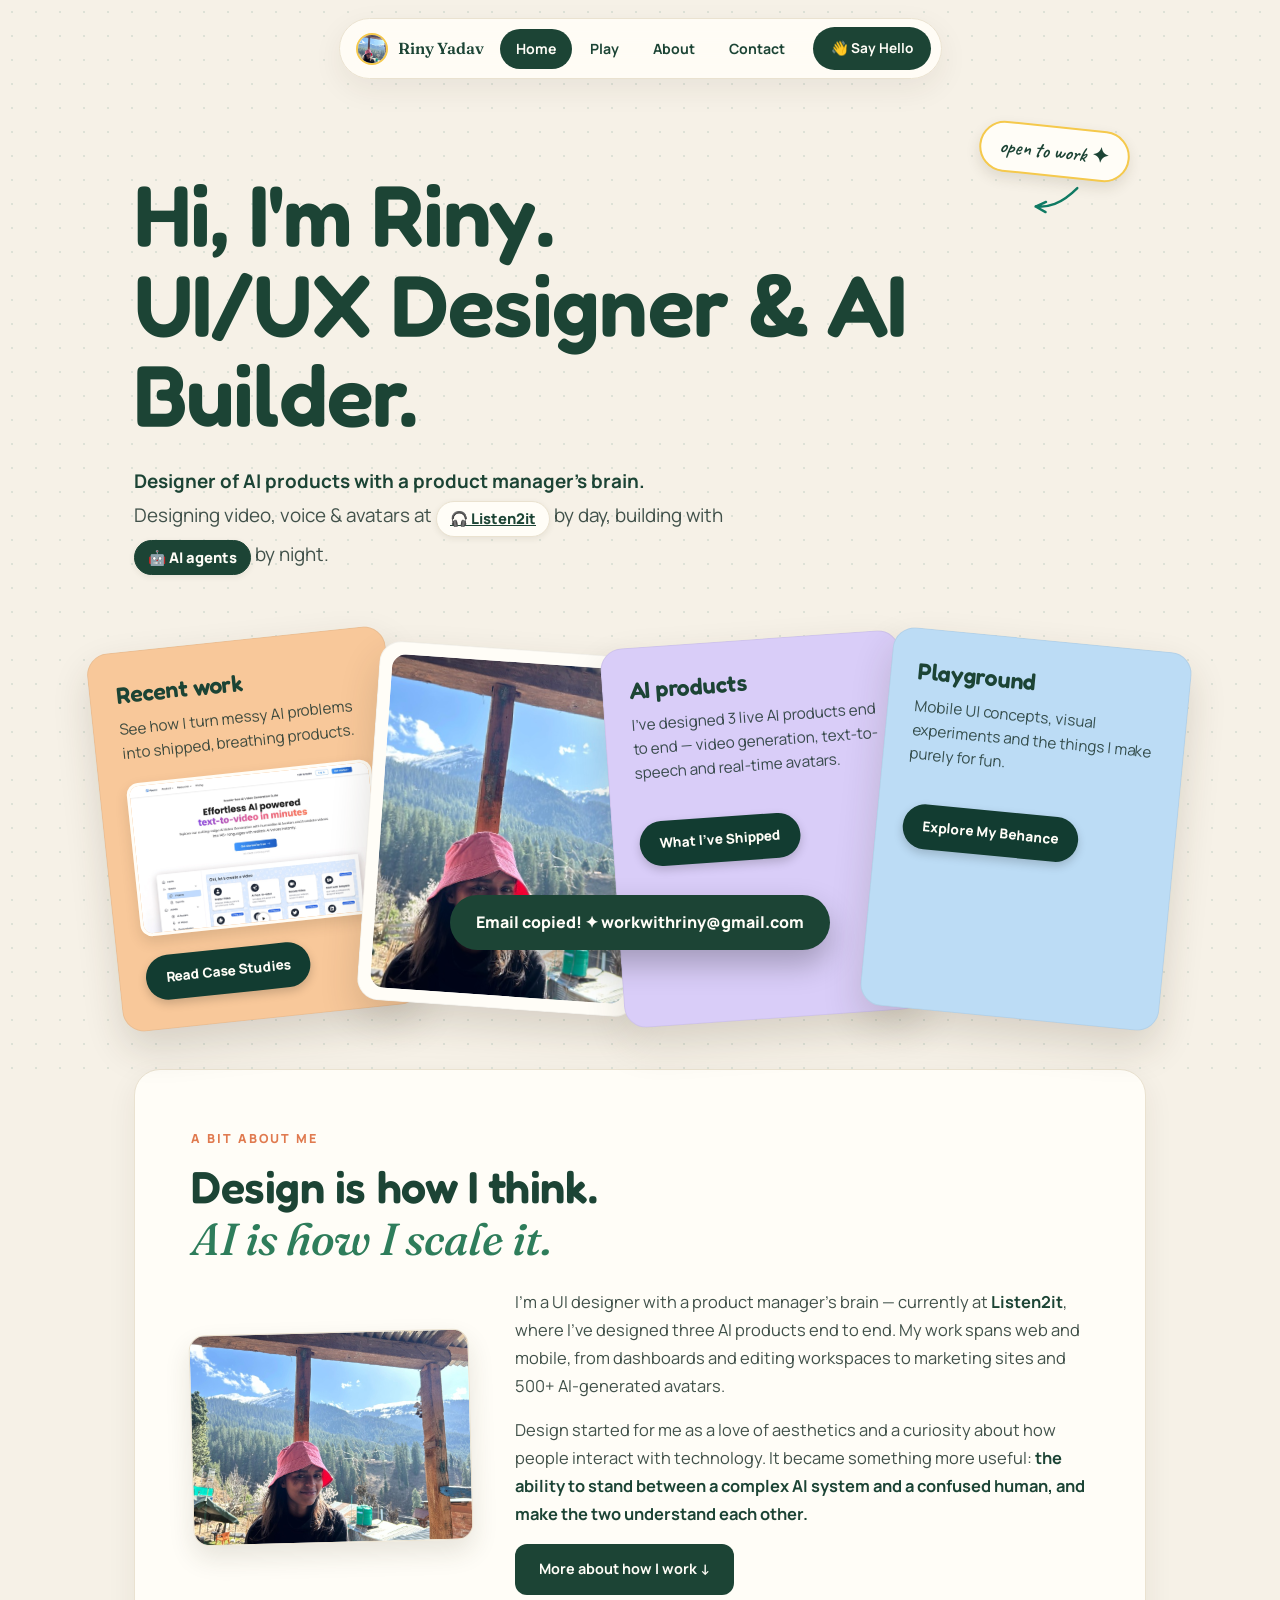
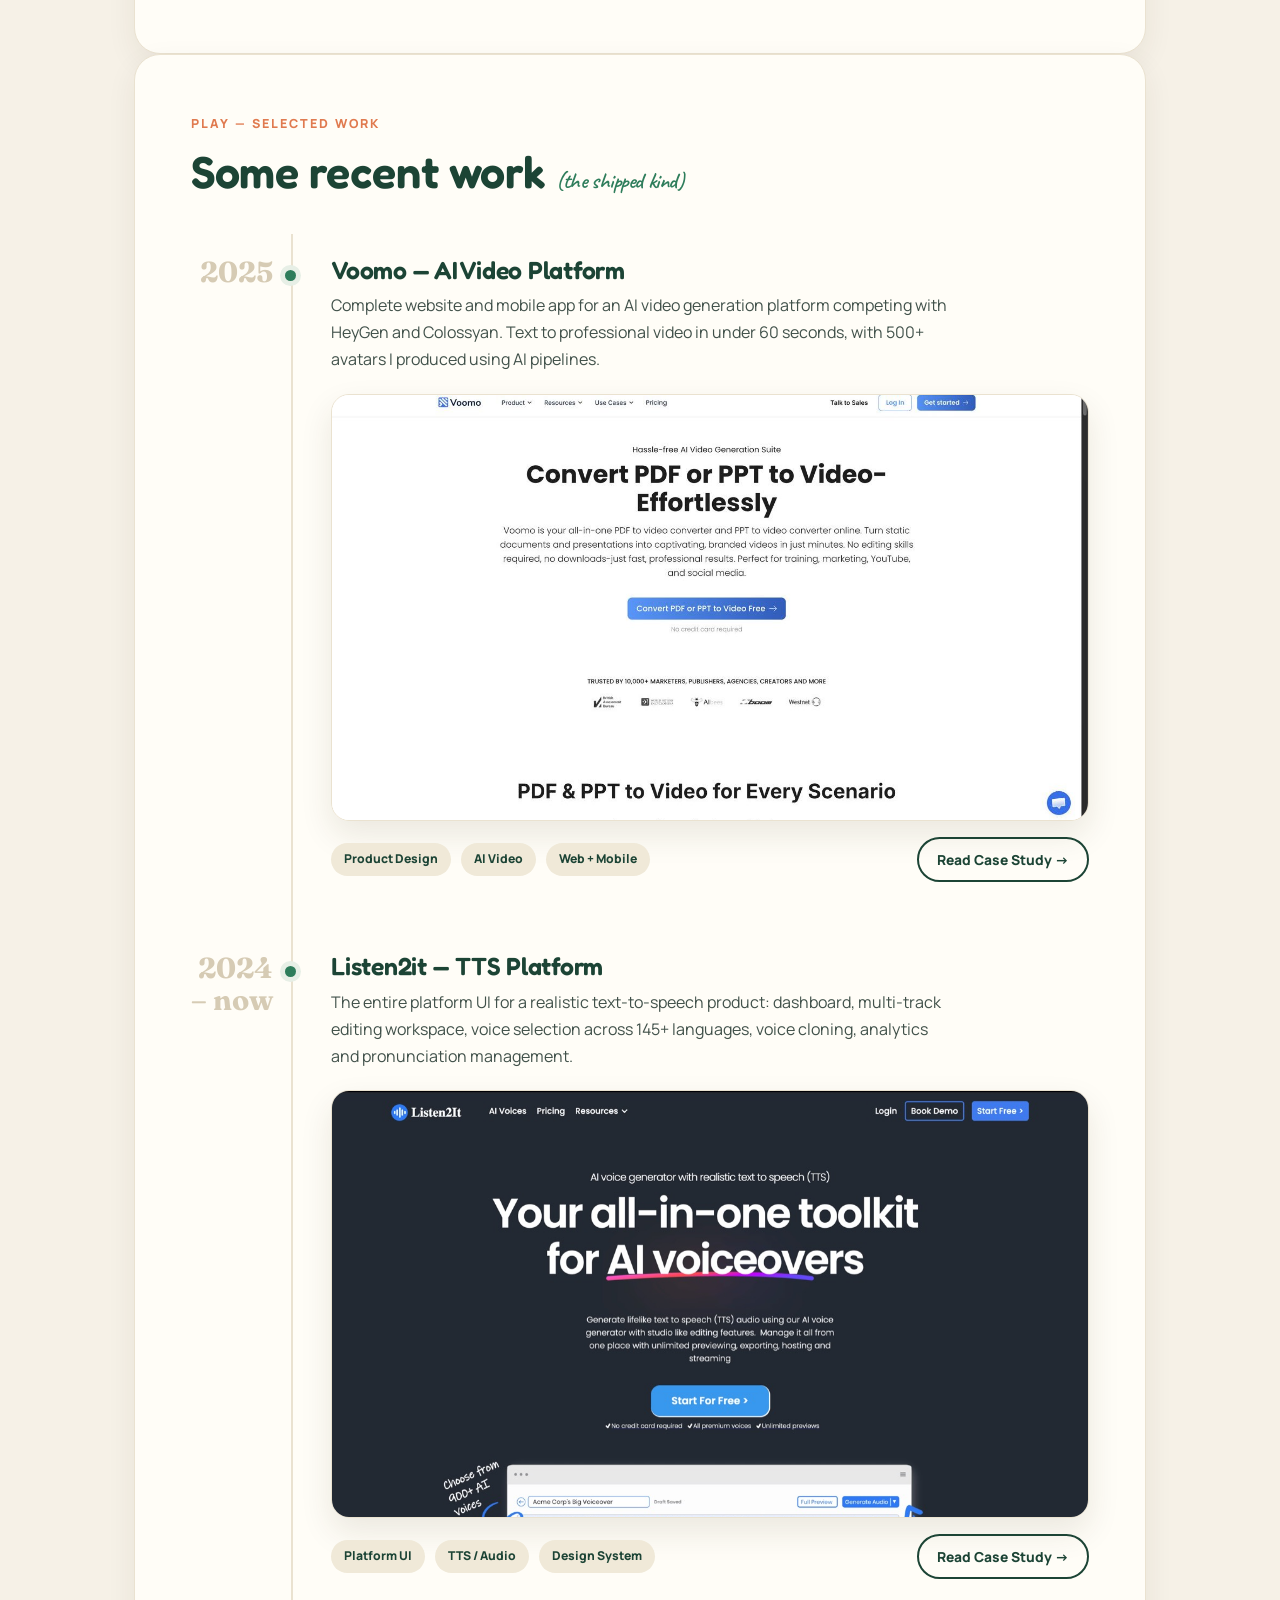
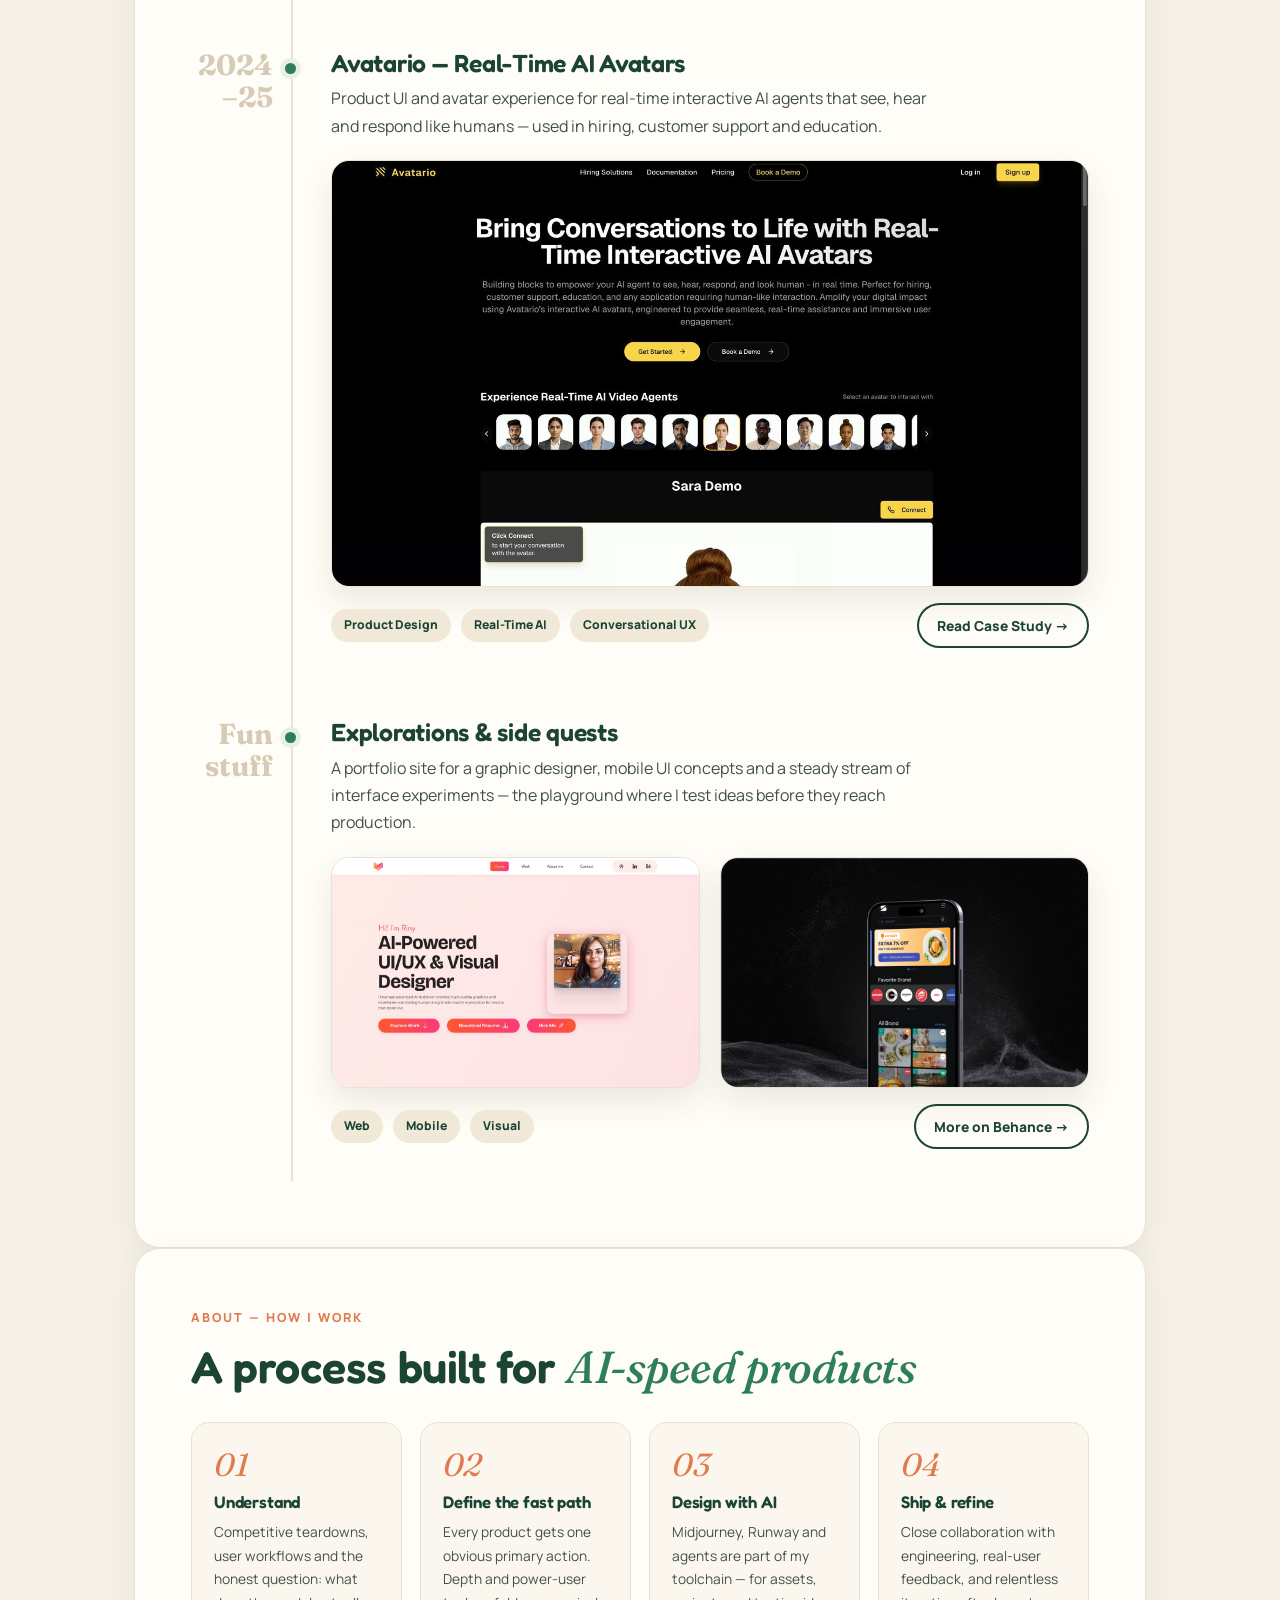
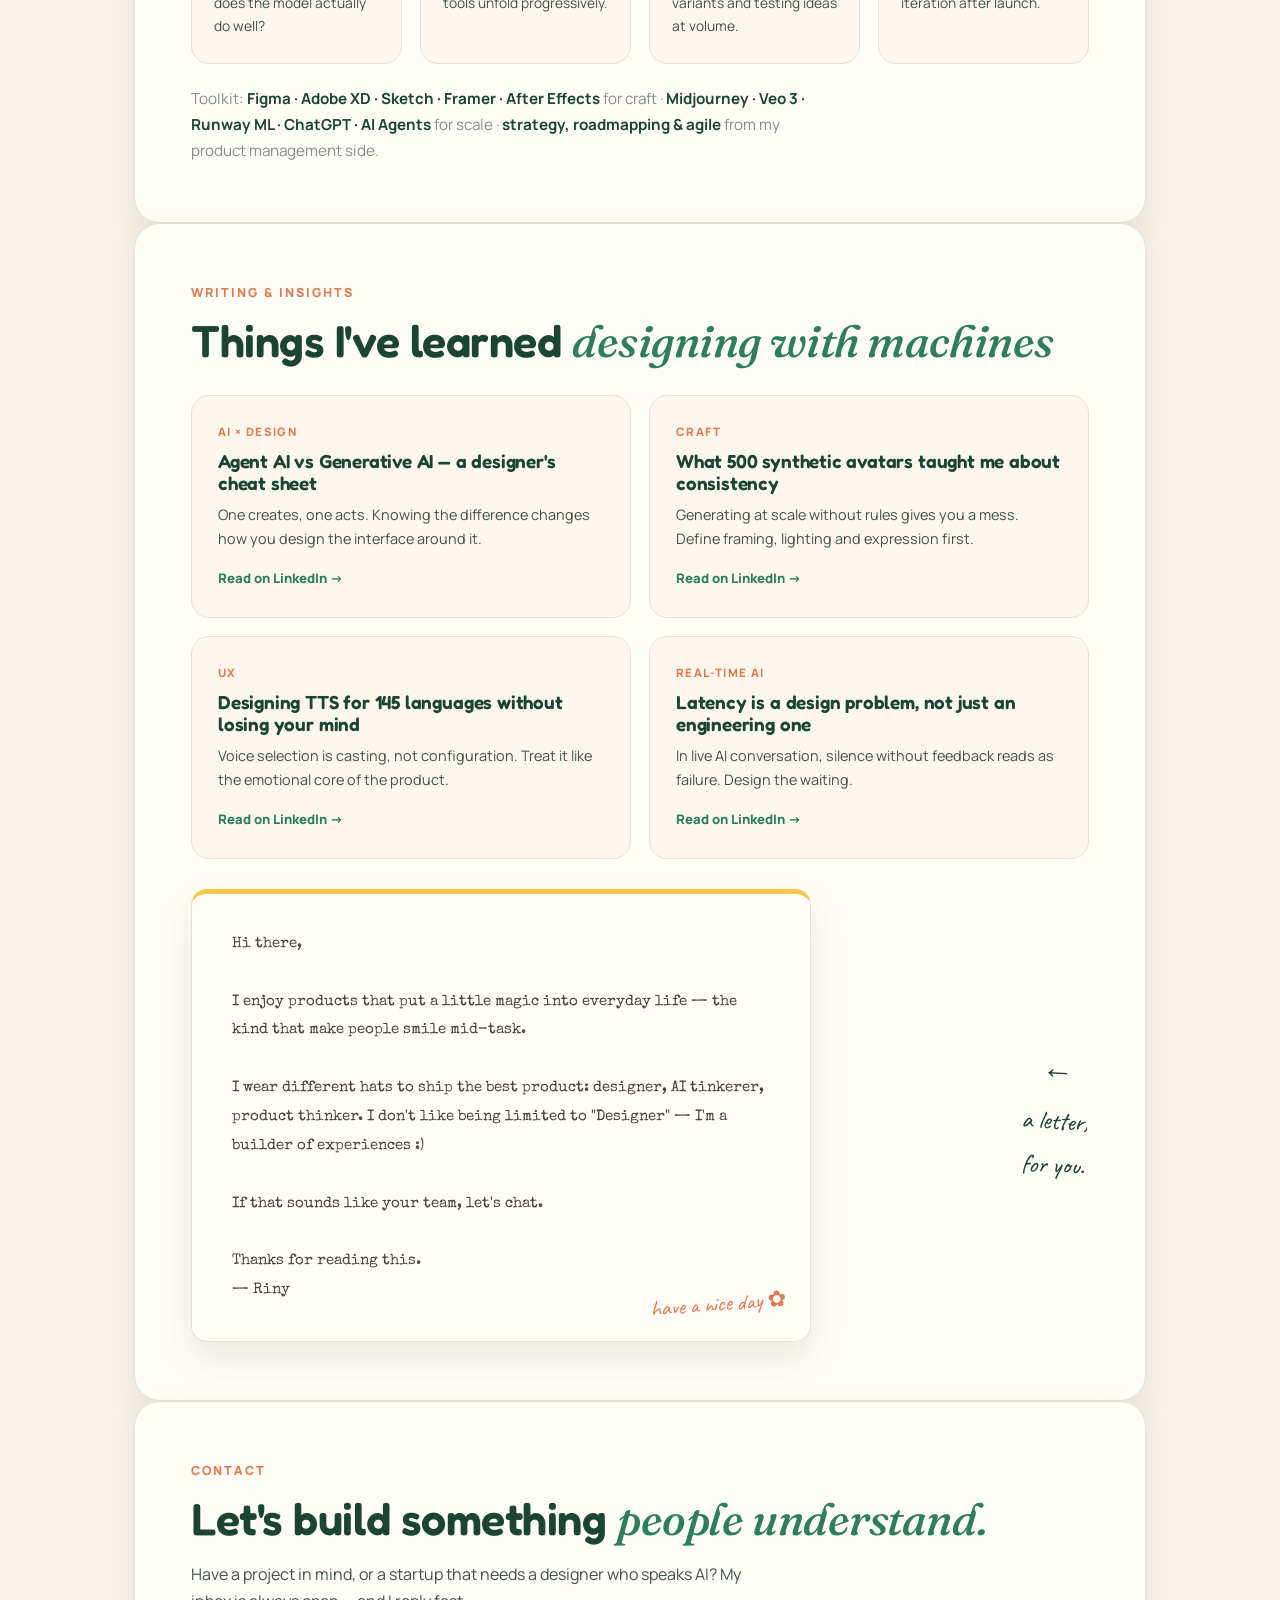
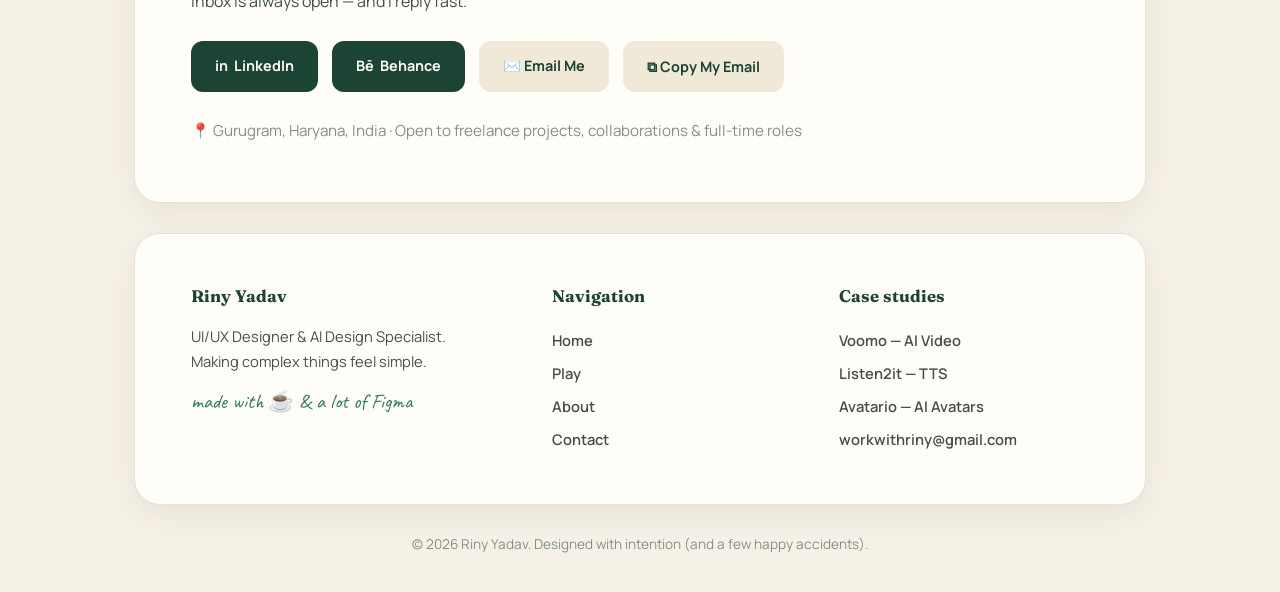
==== index.html @ 7be7cf9f "Riny Yadav portfolio — initial site" ====
<!DOCTYPE html>
<html lang="en">
<head>
<meta charset="UTF-8">
<meta name="viewport" content="width=device-width, initial-scale=1.0">
<title>Riny Yadav — UI/UX Designer & AI Design Specialist</title>
<meta name="description" content="Riny Yadav — UI/UX Designer & AI Design Specialist. I design AI products people actually understand: Voomo, Listen2it & Avatario.">
<link rel="preconnect" href="https://fonts.googleapis.com">
<link rel="preconnect" href="https://fonts.gstatic.com" crossorigin>
<link href="https://fonts.googleapis.com/css2?family=Fredoka:wght@500;600;700&family=Fraunces:ital,wght@0,400;0,600;1,500;1,600&family=Manrope:wght@400;600;700;800&family=Caveat:wght@600&family=Special+Elite&display=swap" rel="stylesheet">
<link rel="stylesheet" href="assets/case.css">
<style>
/* ===== index-specific, layered on case.css tokens ===== */
section{padding:30px 0}
.sec-card{background:var(--card);border:1px solid var(--line);border-radius:var(--r);box-shadow:var(--shadow);padding:58px 56px}
.kicker{font-size:.78rem;font-weight:800;letter-spacing:.16em;text-transform:uppercase;color:var(--terra);margin-bottom:12px}
.sec-title{font-size:clamp(1.9rem,4.2vw,2.8rem);margin-bottom:16px}
.sec-title .alt{color:var(--ink2);font-style:italic;font-weight:500}
.hand{font-family:'Caveat',cursive;color:var(--ink2)}

/* hero — fan layout */
h1,h2,h3{font-family:'Fredoka',sans-serif;font-weight:600}
.sec-title .alt{font-family:'Fraunces',serif}
.hero{padding:170px 0 50px;position:relative;
  background-image:radial-gradient(rgba(7,90,76,.10) 1.4px,transparent 1.4px);
  background-size:24px 24px}
.hero-head{position:relative;max-width:1060px;margin:0 auto;padding:0 24px}
.hero-head h1{font-size:clamp(2.9rem,7vw,5.4rem);line-height:1.04;color:var(--ink);margin-bottom:24px;letter-spacing:-.01em;animation:rise .8s cubic-bezier(.2,.8,.3,1) backwards}
.hero-sub{font-size:1.18rem;line-height:1.85;color:var(--txt);max-width:660px;animation:rise .8s .12s cubic-bezier(.2,.8,.3,1) backwards}
.hero-sub b{color:var(--ink)}
.chip-inline{display:inline-flex;align-items:center;gap:6px;background:#fffdf7;border:1.5px solid var(--line);border-radius:99px;padding:3px 13px;font-weight:800;font-size:.92rem;color:var(--ink);vertical-align:-2px;box-shadow:0 2px 6px rgba(56,46,22,.08);transition:.25s}
.chip-inline:hover{transform:translateY(-2px) rotate(-2deg);border-color:var(--sun)}
.chip-inline.dark{background:var(--ink);color:#fffdf7;border-color:var(--ink)}
@keyframes rise{from{opacity:0;transform:translateY(34px)}to{opacity:1;transform:none}}
.sticker-wrap{position:absolute;top:-44px;right:40px;text-align:center;animation:rise .8s .3s backwards}
.badge-sticker{display:inline-block;background:#fffdf7;border:2px solid var(--sun);color:var(--ink);font-family:'Caveat';font-size:1.3rem;font-weight:600;padding:6px 18px;border-radius:99px;transform:rotate(6deg);box-shadow:0 6px 14px rgba(56,46,22,.12);animation:wig 6s ease-in-out infinite}
@keyframes wig{0%,100%{transform:rotate(6deg)}50%{transform:rotate(2deg) translateY(-4px)}}
.sticker-arrow{display:block;margin:2px auto 0;transform:rotate(14deg)}

/* the fan of overlapping tilted cards */
.fan{display:flex;justify-content:center;align-items:center;margin-top:64px;padding:0 24px}
.fcard{--tilt:0deg;width:300px;min-height:380px;border-radius:22px;padding:28px 26px;box-shadow:0 18px 38px rgba(56,46,22,.16);position:relative;display:flex;flex-direction:column;text-decoration:none;color:var(--ink);border:1px solid rgba(0,0,0,.05);transform:rotate(var(--tilt));transition:transform .45s cubic-bezier(.2,.9,.3,1.18),box-shadow .35s;animation:fanin .85s cubic-bezier(.2,.8,.3,1) backwards}
@keyframes fanin{from{opacity:0;transform:translateY(80px) rotate(calc(var(--tilt)*2.4))}to{opacity:1;transform:translateY(0) rotate(var(--tilt))}}
.fcard+.fcard{margin-left:-36px}
.fcard:hover{transform:rotate(0) translateY(-18px) scale(1.04);box-shadow:0 30px 56px rgba(56,46,22,.24);z-index:30}
.fcard h3{font-size:1.45rem;margin-bottom:10px}
.fcard p{font-size:.95rem;line-height:1.6;color:rgba(28,52,46,.85);margin-bottom:18px}
.fcard .fimg{width:100%;aspect-ratio:16/10;object-fit:cover;object-position:top;border-radius:12px;border:3px solid #fffdf7;box-shadow:0 6px 14px rgba(56,46,22,.14);margin-bottom:auto}
.fbtn{align-self:flex-start;margin-top:18px;background:#123c31;color:#fffdf7;font-weight:800;font-size:.85rem;padding:11px 20px;border-radius:99px;box-shadow:0 4px 10px rgba(0,0,0,.18);transition:.25s}
.fcard:hover .fbtn{background:var(--ink2);transform:rotate(-2deg)}
.c-orange{background:#f8c89a;--tilt:-6deg;z-index:1;animation-delay:.15s}
.c-photo{background:#fffdf7;--tilt:4deg;z-index:2;width:280px;min-height:360px;padding:12px;animation-delay:.25s;align-self:center}
.c-photo img{width:100%;height:100%;object-fit:cover;object-position:36% 52%;border-radius:14px;flex:1}
.c-lav{background:#d9cdf8;--tilt:-4deg;z-index:3;animation-delay:.35s}
.c-blue{background:#bcdcf5;--tilt:5.5deg;z-index:4;animation-delay:.45s}

/* about */
.about-row{display:grid;grid-template-columns:280px 1fr;gap:44px;align-items:center;margin-top:24px}
.about-row img{width:100%;border-radius:16px;border:1px solid var(--line);box-shadow:0 12px 26px rgba(56,46,22,.12);transform:rotate(-1.5deg);transition:transform .4s}
.about-row .ph:hover img{transform:rotate(0)}
.about-row p{margin-bottom:16px;font-size:1.03rem;max-width:620px}
.about-row b{color:var(--ink)}

/* timeline */
.timeline{margin-top:28px;position:relative;padding-left:140px}
.timeline::before{content:"";position:absolute;left:100px;top:8px;bottom:8px;width:2px;background:var(--line)}
.titem{position:relative;padding:30px 0 40px}
.titem::before{content:"";position:absolute;left:-46px;top:44px;width:11px;height:11px;border-radius:50%;background:var(--ink2);box-shadow:0 0 0 5px #e7efe6}
.tyear{position:absolute;left:-140px;top:30px;font-family:'Fraunces';font-weight:700;font-size:1.8rem;color:#d6cbb4;width:82px;text-align:right;line-height:1.1}
.titem h3{font-size:1.55rem;margin-bottom:8px}
.titem h3 a{color:var(--ink);text-decoration:none;transition:.25s}
.titem h3 a:hover{color:var(--ink2)}
.titem .tdesc{max-width:620px;margin-bottom:20px;font-size:1rem}
.shot{display:block;border-radius:18px;overflow:hidden;border:1px solid var(--line);box-shadow:0 14px 32px rgba(56,46,22,.1);transition:transform .4s,box-shadow .4s}
.shot img{width:100%;display:block;aspect-ratio:16/9;object-fit:cover;object-position:top;transition:transform .6s}
.shot:hover{transform:translateY(-5px);box-shadow:0 22px 44px rgba(56,46,22,.16)}
.shot:hover img{transform:scale(1.025)}
.tmeta{display:flex;gap:10px;align-items:center;margin-top:16px;flex-wrap:wrap}
.tagp{font-size:.76rem;font-weight:800;padding:6px 13px;border-radius:99px;background:#f0e9d8;color:var(--ink)}
.tlink{margin-left:auto;text-decoration:none;font-weight:800;font-size:.86rem;color:var(--ink);border:2px solid var(--ink);padding:9px 18px;border-radius:99px;transition:.25s}
.tlink:hover{background:var(--ink);color:#fffdf7}
.mini-grid{display:grid;grid-template-columns:1fr 1fr;gap:20px}
.mini-grid .shot img{aspect-ratio:16/10}

/* process */
.proc-grid{display:grid;grid-template-columns:repeat(4,1fr);gap:18px;margin-top:30px}
.pstep{background:#fbf7ee;border:1px solid var(--line);border-radius:18px;padding:26px 22px;position:relative;transition:.3s}
.pstep:hover{transform:translateY(-6px);border-color:var(--ink2)}
.pstep .pnum{font-family:'Fraunces';font-style:italic;font-size:2rem;color:var(--terra);line-height:1;margin-bottom:12px}
.pstep h3{font-size:1.05rem;margin-bottom:8px}
.pstep p{font-size:.86rem}
.proc-note{margin-top:22px;font-size:.95rem;color:var(--muted);max-width:640px}
.proc-note b{color:var(--ink)}

/* writing */
.wgrid{display:grid;grid-template-columns:1fr 1fr;gap:18px;margin-top:28px}
.wcard{background:#fbf7ee;border:1px solid var(--line);border-radius:18px;padding:26px;text-decoration:none;color:var(--txt);transition:.3s;display:block}
.wcard:hover{transform:translateY(-5px);border-color:var(--ink2);box-shadow:0 14px 30px rgba(56,46,22,.1)}
.wcard .wtag{font-size:.72rem;font-weight:800;text-transform:uppercase;letter-spacing:.12em;color:var(--terra);margin-bottom:10px}
.wcard h3{font-size:1.18rem;margin-bottom:8px}
.wcard p{font-size:.9rem;margin-bottom:12px}
.wcard .go{font-weight:800;font-size:.82rem;color:var(--ink2)}

/* letter */
.letter-wrap{display:grid;grid-template-columns:1fr auto;gap:30px;align-items:center;margin-top:30px}
.letter{background:#fffef9;border:1px solid var(--line);border-top:5px solid var(--sun);border-radius:16px;padding:36px 40px;font-family:'Special Elite',monospace;color:#4a4438;font-size:.95rem;line-height:1.9;transform:rotate(-1deg);box-shadow:0 16px 34px rgba(56,46,22,.1);transition:transform .4s;max-width:620px;position:relative}
.letter:hover{transform:rotate(0)}
.letter .doodle{position:absolute;bottom:16px;right:24px;font-family:'Caveat';font-size:1.4rem;color:var(--terra);transform:rotate(-4deg)}
.letter-side{font-family:'Caveat';font-size:1.6rem;color:var(--ink);transform:rotate(3deg);text-align:center}
.letter-side .arr{font-size:2rem;display:block}

/* contact */
.connect-btns{display:flex;gap:14px;flex-wrap:wrap;margin:26px 0 26px}
.note{color:var(--muted);font-size:.95rem}
.toast{position:fixed;bottom:30px;left:50%;transform:translateX(-50%) translateY(80px);background:var(--ink);color:#fffdf7;font-weight:800;padding:14px 26px;border-radius:99px;box-shadow:0 14px 30px rgba(0,0,0,.25);transition:transform .4s cubic-bezier(.2,.9,.3,1.2);z-index:300}
.toast.show{transform:translateX(-50%) translateY(0)}

/* footer */
.footer-card{background:var(--card);border:1px solid var(--line);border-radius:var(--r);box-shadow:var(--shadow);padding:48px 56px;margin:30px 0 14px}
.fgrid{display:grid;grid-template-columns:1.3fr 1fr 1fr;gap:36px}
.fgrid h4{font-family:'Fraunces';color:var(--ink);margin-bottom:14px;font-size:1.05rem}
.fgrid a{display:block;color:var(--txt);text-decoration:none;font-weight:600;font-size:.92rem;padding:4px 0;transition:.2s}
.fgrid a:hover{color:var(--ink2);transform:translateX(4px)}
.copyright{text-align:center;color:var(--muted);font-size:.85rem;padding:14px 0 36px}

.menu-btn{display:none;background:none;border:none;font-size:1.2rem;color:var(--ink);cursor:pointer;padding:4px 8px}
.reveal.d1{transition-delay:.1s}.reveal.d2{transition-delay:.2s}.reveal.d3{transition-delay:.3s}

@media(max-width:920px){
  .menu-btn{display:block}
  .pills{position:fixed;top:80px;left:50%;transform:translateX(-50%);flex-direction:column;background:var(--card);border:1px solid var(--line);border-radius:18px;padding:14px;box-shadow:var(--shadow);width:min(300px,86vw);text-align:center;display:none}
  .pills.open{display:flex}
  .say-hi{display:none}
  .sec-card,.footer-card{padding:42px 26px}
  .hero{padding-top:140px}
  .sticker-wrap{position:static;text-align:left;margin-bottom:14px}
  .sticker-arrow{display:none}
  .fan{flex-direction:column;align-items:center;gap:26px}
  .fcard+.fcard{margin-left:0}
  .fcard{width:min(340px,88vw)}
  .c-photo{order:-1}
  .proc-grid,.wgrid{grid-template-columns:1fr}
  .about-row{grid-template-columns:1fr}
  .timeline{padding-left:0}
  .timeline::before,.titem::before{display:none}
  .tyear{position:static;text-align:left;margin-bottom:6px;width:auto}
  .letter-wrap{grid-template-columns:1fr}
  .letter-side{display:none}
  .fgrid{grid-template-columns:1fr;gap:26px}
  .mini-grid{grid-template-columns:1fr}
}
</style>
</head>
<body>

<nav class="navbar">
  <div class="nav-in">
    <a class="brand" href="#home"><img class="face" src="assets/profile.png" alt="Riny">Riny Yadav</a>
    <ul class="pills" id="pills">
      <li><a href="#home" class="active">Home</a></li>
      <li><a href="#play">Play</a></li>
      <li><a href="#about">About</a></li>
      <li><a href="#contact">Contact</a></li>
    </ul>
    <a class="say-hi" href="mailto:workwithriny@gmail.com">👋 Say Hello</a>
    <button class="menu-btn" id="menuBtn" aria-label="Menu">☰</button>
  </div>
</nav>

<!-- HOME -->
<header class="hero" id="home">
  <div class="hero-head">
    <div class="sticker-wrap">
      <span class="badge-sticker">open to work ✦</span>
      <svg class="sticker-arrow" width="46" height="40" viewBox="0 0 46 40" fill="none"><path d="M42 4 C 30 24, 18 30, 6 32 M6 32 l 9 -7 M6 32 l 11 3" stroke="#0f7a63" stroke-width="2.4" stroke-linecap="round"/></svg>
    </div>
    <h1>Hi, I'm Riny.<br>UI/UX Designer & AI Builder.</h1>
    <p class="hero-sub"><b>Designer of AI products with a product manager's brain.</b><br>
    Designing video, voice & avatars at <a class="chip-inline" href="case-listen2it.html">🎧 Listen2it</a> by day, building with <span class="chip-inline dark">🤖 AI agents</span> by night.</p>
  </div>

  <div class="fan">
    <a class="fcard c-orange" href="#play">
      <h3>Recent work</h3>
      <p>See how I turn messy AI problems into shipped, breathing products.</p>
      <img class="fimg" src="assets/voomo-platform.jpg" alt="Voomo platform design">
      <span class="fbtn">Read Case Studies</span>
    </a>
    <div class="fcard c-photo" aria-label="Riny Yadav">
      <img src="assets/profile.png" alt="Riny Yadav — UI/UX Designer">
    </div>
    <a class="fcard c-lav" href="case-voomo.html">
      <h3>AI products</h3>
      <p>I've designed 3 live AI products end to end — video generation, text-to-speech and real-time avatars.</p>
      <span class="fbtn">What I've Shipped</span>
    </a>
    <a class="fcard c-blue" href="https://www.behance.net/rinyyadav" target="_blank" rel="noopener">
      <h3>Playground</h3>
      <p>Mobile UI concepts, visual experiments and the things I make purely for fun.</p>
      <span class="fbtn">Explore My Behance</span>
    </a>
  </div>
</header>

<!-- ABOUT TEASER -->
<section class="wrap-wide">
  <div class="sec-card reveal">
    <div class="kicker">A bit about me</div>
    <h2 class="sec-title">Design is how I think.<br><span class="alt">AI is how I scale it.</span></h2>
    <div class="about-row">
      <div class="ph"><img src="assets/profile.png" alt="Riny Yadav"></div>
      <div>
        <p>I'm a UI designer with a product manager's brain — currently at <b>Listen2it</b>, where I've designed three AI products end to end. My work spans web and mobile, from dashboards and editing workspaces to marketing sites and 500+ AI-generated avatars.</p>
        <p>Design started for me as a love of aesthetics and a curiosity about how people interact with technology. It became something more useful: <b>the ability to stand between a complex AI system and a confused human, and make the two understand each other.</b></p>
        <a class="btn-ink" href="#contact">More about how I work ↓</a>
      </div>
    </div>
  </div>
</section>

<!-- PLAY -->
<section class="wrap-wide" id="play">
  <div class="sec-card reveal">
    <div class="kicker">Play — selected work</div>
    <h2 class="sec-title">Some recent work <span class="hand" style="font-size:1.4rem">(the shipped kind)</span></h2>

    <div class="timeline">

      <div class="titem reveal">
        <div class="tyear">2025</div>
        <h3><a href="case-voomo.html">Voomo — AI Video Platform</a></h3>
        <p class="tdesc">Complete website and mobile app for an AI video generation platform competing with HeyGen and Colossyan. Text to professional video in under 60 seconds, with 500+ avatars I produced using AI pipelines.</p>
        <a class="shot" href="case-voomo.html"><img src="assets/voomo-hero.jpg" alt="Voomo AI video platform"></a>
        <div class="tmeta"><span class="tagp">Product Design</span><span class="tagp">AI Video</span><span class="tagp">Web + Mobile</span><a class="tlink" href="case-voomo.html">Read Case Study →</a></div>
      </div>

      <div class="titem reveal">
        <div class="tyear">2024<br>– now</div>
        <h3><a href="case-listen2it.html">Listen2it — TTS Platform</a></h3>
        <p class="tdesc">The entire platform UI for a realistic text-to-speech product: dashboard, multi-track editing workspace, voice selection across 145+ languages, voice cloning, analytics and pronunciation management.</p>
        <a class="shot" href="case-listen2it.html"><img src="assets/listen2it-dashboard.jpg" alt="Listen2it TTS platform"></a>
        <div class="tmeta"><span class="tagp">Platform UI</span><span class="tagp">TTS / Audio</span><span class="tagp">Design System</span><a class="tlink" href="case-listen2it.html">Read Case Study →</a></div>
      </div>

      <div class="titem reveal">
        <div class="tyear">2024<br>–25</div>
        <h3><a href="case-avatario.html">Avatario — Real-Time AI Avatars</a></h3>
        <p class="tdesc">Product UI and avatar experience for real-time interactive AI agents that see, hear and respond like humans — used in hiring, customer support and education.</p>
        <a class="shot" href="case-avatario.html"><img src="assets/avatario-hero.jpg" alt="Avatario real-time AI avatars"></a>
        <div class="tmeta"><span class="tagp">Product Design</span><span class="tagp">Real-Time AI</span><span class="tagp">Conversational UX</span><a class="tlink" href="case-avatario.html">Read Case Study →</a></div>
      </div>

      <div class="titem reveal">
        <div class="tyear">Fun<br>stuff</div>
        <h3>Explorations & side quests</h3>
        <p class="tdesc">A portfolio site for a graphic designer, mobile UI concepts and a steady stream of interface experiments — the playground where I test ideas before they reach production.</p>
        <div class="mini-grid">
          <a class="shot" href="https://strcoder4007.github.io/graphic-designer-portfolio/" target="_blank" rel="noopener"><img src="assets/graphic-portfolio.jpg" alt="Graphic designer portfolio"></a>
          <a class="shot" href="https://www.behance.net/rinyyadav" target="_blank" rel="noopener"><img src="assets/mobile-ui.jpg" alt="Mobile UI explorations"></a>
        </div>
        <div class="tmeta"><span class="tagp">Web</span><span class="tagp">Mobile</span><span class="tagp">Visual</span><a class="tlink" href="https://www.behance.net/rinyyadav" target="_blank" rel="noopener">More on Behance →</a></div>
      </div>

    </div>
  </div>
</section>

<!-- PROCESS -->
<section class="wrap-wide" id="about">
  <div class="sec-card reveal">
    <div class="kicker">About — how I work</div>
    <h2 class="sec-title">A process built for <span class="alt">AI-speed products</span></h2>
    <div class="proc-grid">
      <div class="pstep reveal d1"><div class="pnum">01</div><h3>Understand</h3><p>Competitive teardowns, user workflows and the honest question: what does the model actually do well?</p></div>
      <div class="pstep reveal d1"><div class="pnum">02</div><h3>Define the fast path</h3><p>Every product gets one obvious primary action. Depth and power-user tools unfold progressively.</p></div>
      <div class="pstep reveal d2"><div class="pnum">03</div><h3>Design with AI</h3><p>Midjourney, Runway and agents are part of my toolchain — for assets, variants and testing ideas at volume.</p></div>
      <div class="pstep reveal d3"><div class="pnum">04</div><h3>Ship & refine</h3><p>Close collaboration with engineering, real-user feedback, and relentless iteration after launch.</p></div>
    </div>
    <p class="proc-note">Toolkit: <b>Figma · Adobe XD · Sketch · Framer · After Effects</b> for craft · <b>Midjourney · Veo 3 · Runway ML · ChatGPT · AI Agents</b> for scale · <b>strategy, roadmapping & agile</b> from my product management side.</p>
  </div>
</section>

<!-- WRITING -->
<section class="wrap-wide">
  <div class="sec-card reveal">
    <div class="kicker">Writing & insights</div>
    <h2 class="sec-title">Things I've learned <span class="alt">designing with machines</span></h2>
    <div class="wgrid">
      <a class="wcard reveal d1" href="https://www.linkedin.com/in/riny-yadav-a24a90238/recent-activity/all/" target="_blank" rel="noopener">
        <div class="wtag">AI × Design</div>
        <h3>Agent AI vs Generative AI — a designer's cheat sheet</h3>
        <p>One creates, one acts. Knowing the difference changes how you design the interface around it.</p>
        <span class="go">Read on LinkedIn →</span>
      </a>
      <a class="wcard reveal d2" href="https://www.linkedin.com/in/riny-yadav-a24a90238/recent-activity/all/" target="_blank" rel="noopener">
        <div class="wtag">Craft</div>
        <h3>What 500 synthetic avatars taught me about consistency</h3>
        <p>Generating at scale without rules gives you a mess. Define framing, lighting and expression first.</p>
        <span class="go">Read on LinkedIn →</span>
      </a>
      <a class="wcard reveal d2" href="https://www.linkedin.com/in/riny-yadav-a24a90238/recent-activity/all/" target="_blank" rel="noopener">
        <div class="wtag">UX</div>
        <h3>Designing TTS for 145 languages without losing your mind</h3>
        <p>Voice selection is casting, not configuration. Treat it like the emotional core of the product.</p>
        <span class="go">Read on LinkedIn →</span>
      </a>
      <a class="wcard reveal d3" href="https://www.linkedin.com/in/riny-yadav-a24a90238/recent-activity/all/" target="_blank" rel="noopener">
        <div class="wtag">Real-time AI</div>
        <h3>Latency is a design problem, not just an engineering one</h3>
        <p>In live AI conversation, silence without feedback reads as failure. Design the waiting.</p>
        <span class="go">Read on LinkedIn →</span>
      </a>
    </div>

    <div class="letter-wrap">
      <div class="letter reveal">
        Hi there,<br><br>
        I enjoy products that put a little magic into everyday life — the kind that make people smile mid-task.<br><br>
        I wear different hats to ship the best product: designer, AI tinkerer, product thinker. I don't like being limited to "Designer" — I'm a builder of experiences :)<br><br>
        If that sounds like your team, let's chat.<br><br>
        Thanks for reading this.<br>
        — Riny
        <span class="doodle">have a nice day ✿</span>
      </div>
      <div class="letter-side"><span class="arr">←</span>a letter,<br>for you.</div>
    </div>
  </div>
</section>

<!-- CONTACT -->
<section class="wrap-wide" id="contact">
  <div class="sec-card reveal">
    <div class="kicker">Contact</div>
    <h2 class="sec-title">Let's build something <span class="alt">people understand.</span></h2>
    <p style="max-width:560px">Have a project in mind, or a startup that needs a designer who speaks AI? My inbox is always open — and I reply fast.</p>
    <div class="connect-btns">
      <a class="btn-ink" href="https://www.linkedin.com/in/riny-yadav-a24a90238/" target="_blank" rel="noopener">in&nbsp; LinkedIn</a>
      <a class="btn-ink" href="https://www.behance.net/rinyyadav" target="_blank" rel="noopener">Bē&nbsp; Behance</a>
      <a class="btn-soft" href="mailto:workwithriny@gmail.com">✉️ Email Me</a>
      <button class="btn-soft" id="copyEmail" style="border:none;cursor:pointer;font-family:'Manrope'">⧉ Copy My Email</button>
    </div>
    <p class="note">📍 Gurugram, Haryana, India · Open to freelance projects, collaborations & full-time roles</p>
  </div>
</section>

<!-- FOOTER -->
<div class="wrap-wide">
  <div class="footer-card reveal">
    <div class="fgrid">
      <div>
        <h4>Riny Yadav</h4>
        <p style="font-size:.92rem">UI/UX Designer & AI Design Specialist.<br>Making complex things feel simple.</p>
        <p class="hand" style="font-size:1.3rem;margin-top:10px">made with ☕ & a lot of Figma</p>
      </div>
      <div>
        <h4>Navigation</h4>
        <a href="#home">Home</a>
        <a href="#play">Play</a>
        <a href="#about">About</a>
        <a href="#contact">Contact</a>
      </div>
      <div>
        <h4>Case studies</h4>
        <a href="case-voomo.html">Voomo — AI Video</a>
        <a href="case-listen2it.html">Listen2it — TTS</a>
        <a href="case-avatario.html">Avatario — AI Avatars</a>
        <a href="mailto:workwithriny@gmail.com">workwithriny@gmail.com</a>
      </div>
    </div>
  </div>
  <div class="copyright">© <span id="year"></span> Riny Yadav. Designed with intention (and a few happy accidents).</div>
</div>

<div class="toast" id="toast">Email copied! ✦ workwithriny@gmail.com</div>

<script>
const io=new IntersectionObserver(es=>es.forEach(e=>{if(e.isIntersecting){e.target.classList.add('show');io.unobserve(e.target)}}),{threshold:.08});
document.querySelectorAll('.reveal').forEach(el=>io.observe(el));

const mb=document.getElementById('menuBtn'),pl=document.getElementById('pills');
mb.addEventListener('click',()=>pl.classList.toggle('open'));
pl.querySelectorAll('a').forEach(a=>a.addEventListener('click',()=>pl.classList.remove('open')));

const ids=['home','play','about','contact'];
const links=[...pl.querySelectorAll('a')];
addEventListener('scroll',()=>{
  const y=scrollY+220;
  let cur='home';
  ids.forEach(id=>{const el=document.getElementById(id);if(el&&el.offsetTop<=y)cur=id});
  links.forEach(a=>a.classList.toggle('active',a.getAttribute('href')==='#'+cur));
},{passive:true});

document.getElementById('copyEmail').addEventListener('click',async()=>{
  try{await navigator.clipboard.writeText('workwithriny@gmail.com')}catch(e){
    const t=document.createElement('textarea');t.value='workwithriny@gmail.com';document.body.appendChild(t);t.select();document.execCommand('copy');t.remove();
  }
  const ts=document.getElementById('toast');ts.classList.add('show');
  setTimeout(()=>ts.classList.remove('show'),2200);
});

document.getElementById('year').textContent=new Date().getFullYear();
</script>
</body>
</html>
---- assets/case.css ----
:root{
  --bg:#f6f1e7;--card:#fffdf7;--ink:#1c4435;--ink2:#2e7d5b;--txt:#41514a;--muted:#83908a;
  --terra:#e07a4f;--sun:#f5c94c;--line:#eae2d0;--r:26px;--shadow:0 10px 30px rgba(56,46,22,.07);
}
*{margin:0;padding:0;box-sizing:border-box}
html{scroll-behavior:smooth}
body{background:var(--bg);color:var(--txt);font-family:'Manrope',sans-serif;line-height:1.7;overflow-x:hidden}
::selection{background:var(--sun);color:var(--ink)}
h1,h2,h3{font-family:'Fredoka','Fraunces',sans-serif;color:var(--ink);font-weight:600;letter-spacing:-.01em;line-height:1.15}
.wrap{max-width:880px;margin:0 auto;padding:0 24px}
.wrap-wide{max-width:1060px;margin:0 auto;padding:0 24px}

/* nav */
.navbar{position:fixed;top:18px;left:0;right:0;z-index:100;display:flex;justify-content:center;pointer-events:none}
.nav-in{pointer-events:auto;display:flex;align-items:center;gap:12px;background:rgba(255,253,247,.92);backdrop-filter:blur(12px);border:1px solid var(--line);border-radius:99px;padding:8px 10px 8px 16px;box-shadow:var(--shadow)}
.brand{display:flex;align-items:center;gap:10px;text-decoration:none;font-family:'Fraunces';font-weight:600;color:var(--ink);font-size:1rem;margin-right:4px}
.brand .face{width:32px;height:32px;border-radius:50%;object-fit:cover;object-position:36% 52%;border:2px solid var(--sun)}
.pills{display:flex;gap:2px;list-style:none}
.pills a{display:block;padding:8px 16px;border-radius:99px;text-decoration:none;color:var(--ink);font-weight:700;font-size:.88rem;transition:.25s}
.pills a:hover{background:#f0e9d8}
.pills a.active{background:var(--ink);color:#fffdf7}
.say-hi{display:inline-flex;align-items:center;gap:8px;background:var(--ink);color:#fffdf7;text-decoration:none;font-weight:700;font-size:.85rem;padding:10px 18px;border-radius:99px;transition:.25s}
.say-hi:hover{background:var(--ink2);transform:translateY(-2px)}

/* case layout */
.case-hero{padding:150px 0 30px}
.crumb{font-size:.85rem;font-weight:700;color:var(--muted);margin-bottom:18px}
.crumb a{color:var(--ink2);text-decoration:none}
.crumb a:hover{text-decoration:underline}
.case-hero h1{font-size:clamp(2.3rem,5.5vw,3.6rem);margin-bottom:16px}
.case-hero .lede{font-size:1.15rem;max-width:660px;color:var(--txt)}
.meta-row{display:grid;grid-template-columns:repeat(4,1fr);gap:16px;margin:34px 0 10px;background:var(--card);border:1px solid var(--line);border-radius:18px;padding:22px 26px;box-shadow:var(--shadow)}
.meta-row .lbl{font-size:.72rem;font-weight:800;text-transform:uppercase;letter-spacing:.1em;color:var(--muted)}
.meta-row .val{font-weight:700;color:var(--ink);font-size:.95rem}
.btn-ink{display:inline-block;background:var(--ink);color:#fffdf7;text-decoration:none;font-weight:700;font-size:.9rem;padding:13px 24px;border-radius:12px;transition:.25s;border:none;cursor:pointer}
.btn-ink:hover{background:var(--ink2);transform:translateY(-2px)}
.btn-soft{display:inline-block;background:#f0e9d8;color:var(--ink);text-decoration:none;font-weight:700;font-size:.9rem;padding:13px 24px;border-radius:12px;transition:.25s}
.btn-soft:hover{background:var(--sun);transform:translateY(-2px)}

.case-img{border-radius:var(--r);overflow:hidden;border:1px solid var(--line);box-shadow:0 18px 44px rgba(56,46,22,.13);margin:30px 0}
.case-img img{width:100%;display:block}
.case-img figcaption{font-size:.82rem;color:var(--muted);padding:12px 18px;background:var(--card);border-top:1px solid var(--line)}

.case-sec{padding:36px 0 6px}
.case-sec h2{font-size:1.8rem;margin-bottom:14px}
.case-sec h2 .n{color:var(--terra);font-size:1rem;vertical-align:super;margin-right:8px;font-family:'Manrope';font-weight:800}
.case-sec p{margin-bottom:16px;max-width:680px}
.case-sec ul{margin:0 0 18px 0;list-style:none;display:grid;gap:10px;max-width:680px}
.case-sec ul li{background:var(--card);border:1px solid var(--line);border-radius:14px;padding:14px 18px;font-size:.95rem}
.case-sec ul li b{color:var(--ink)}
.pull{border-left:4px solid var(--sun);background:var(--card);border-radius:0 16px 16px 0;padding:20px 26px;font-family:'Fraunces';font-size:1.2rem;color:var(--ink);margin:26px 0;max-width:680px;font-style:italic}
.duo{display:grid;grid-template-columns:1fr 1fr;gap:20px}
.duo .case-img{margin:10px 0}

.outcome{display:grid;grid-template-columns:repeat(3,1fr);gap:16px;margin:20px 0 10px}
.outcome .oc{background:var(--card);border:1px solid var(--line);border-radius:18px;padding:22px;text-align:center;box-shadow:var(--shadow)}
.outcome .big{font-family:'Fraunces';font-size:1.9rem;font-weight:700;color:var(--ink2)}
.outcome .sm{font-size:.85rem;color:var(--muted);font-weight:600}

.case-next{display:flex;justify-content:space-between;gap:16px;margin:50px 0 60px;flex-wrap:wrap}
.case-next a{flex:1;min-width:220px;text-decoration:none;background:var(--card);border:1px solid var(--line);border-radius:18px;padding:22px 26px;box-shadow:var(--shadow);transition:.3s;color:var(--ink)}
.case-next a:hover{transform:translateY(-5px);border-color:var(--ink2)}
.case-next .dir{font-size:.78rem;font-weight:800;text-transform:uppercase;letter-spacing:.1em;color:var(--muted)}
.case-next .ttl{font-family:'Fraunces';font-weight:600;font-size:1.15rem}

.footer-min{text-align:center;color:var(--muted);font-size:.85rem;padding:30px 0 40px}
.footer-min a{color:var(--ink2);font-weight:700;text-decoration:none}

.reveal{opacity:0;transform:translateY(30px);transition:opacity .8s ease,transform .8s cubic-bezier(.2,.8,.3,1)}
.reveal.show{opacity:1;transform:none}

@media(max-width:820px){
  .pills{display:none}
  .meta-row{grid-template-columns:1fr 1fr}
  .duo{grid-template-columns:1fr}
  .outcome{grid-template-columns:1fr}
  .case-hero{padding-top:120px}
}
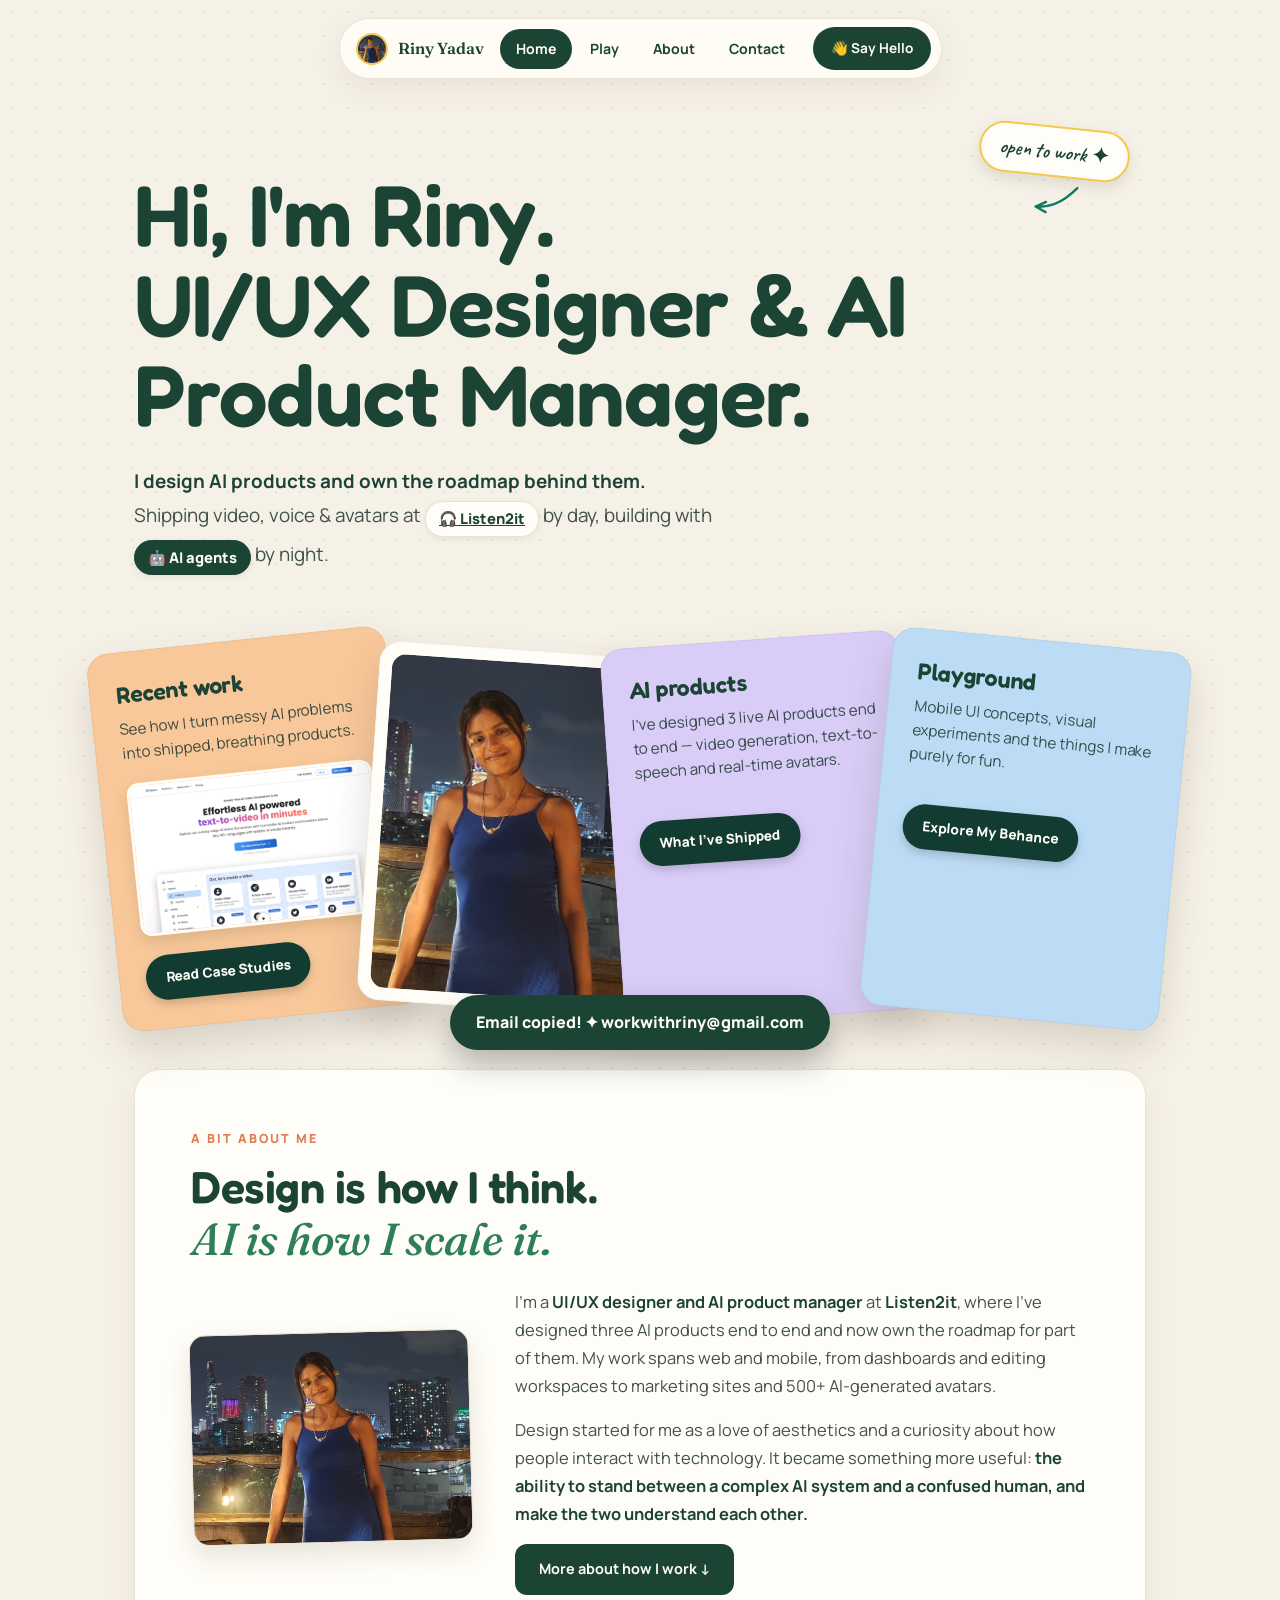
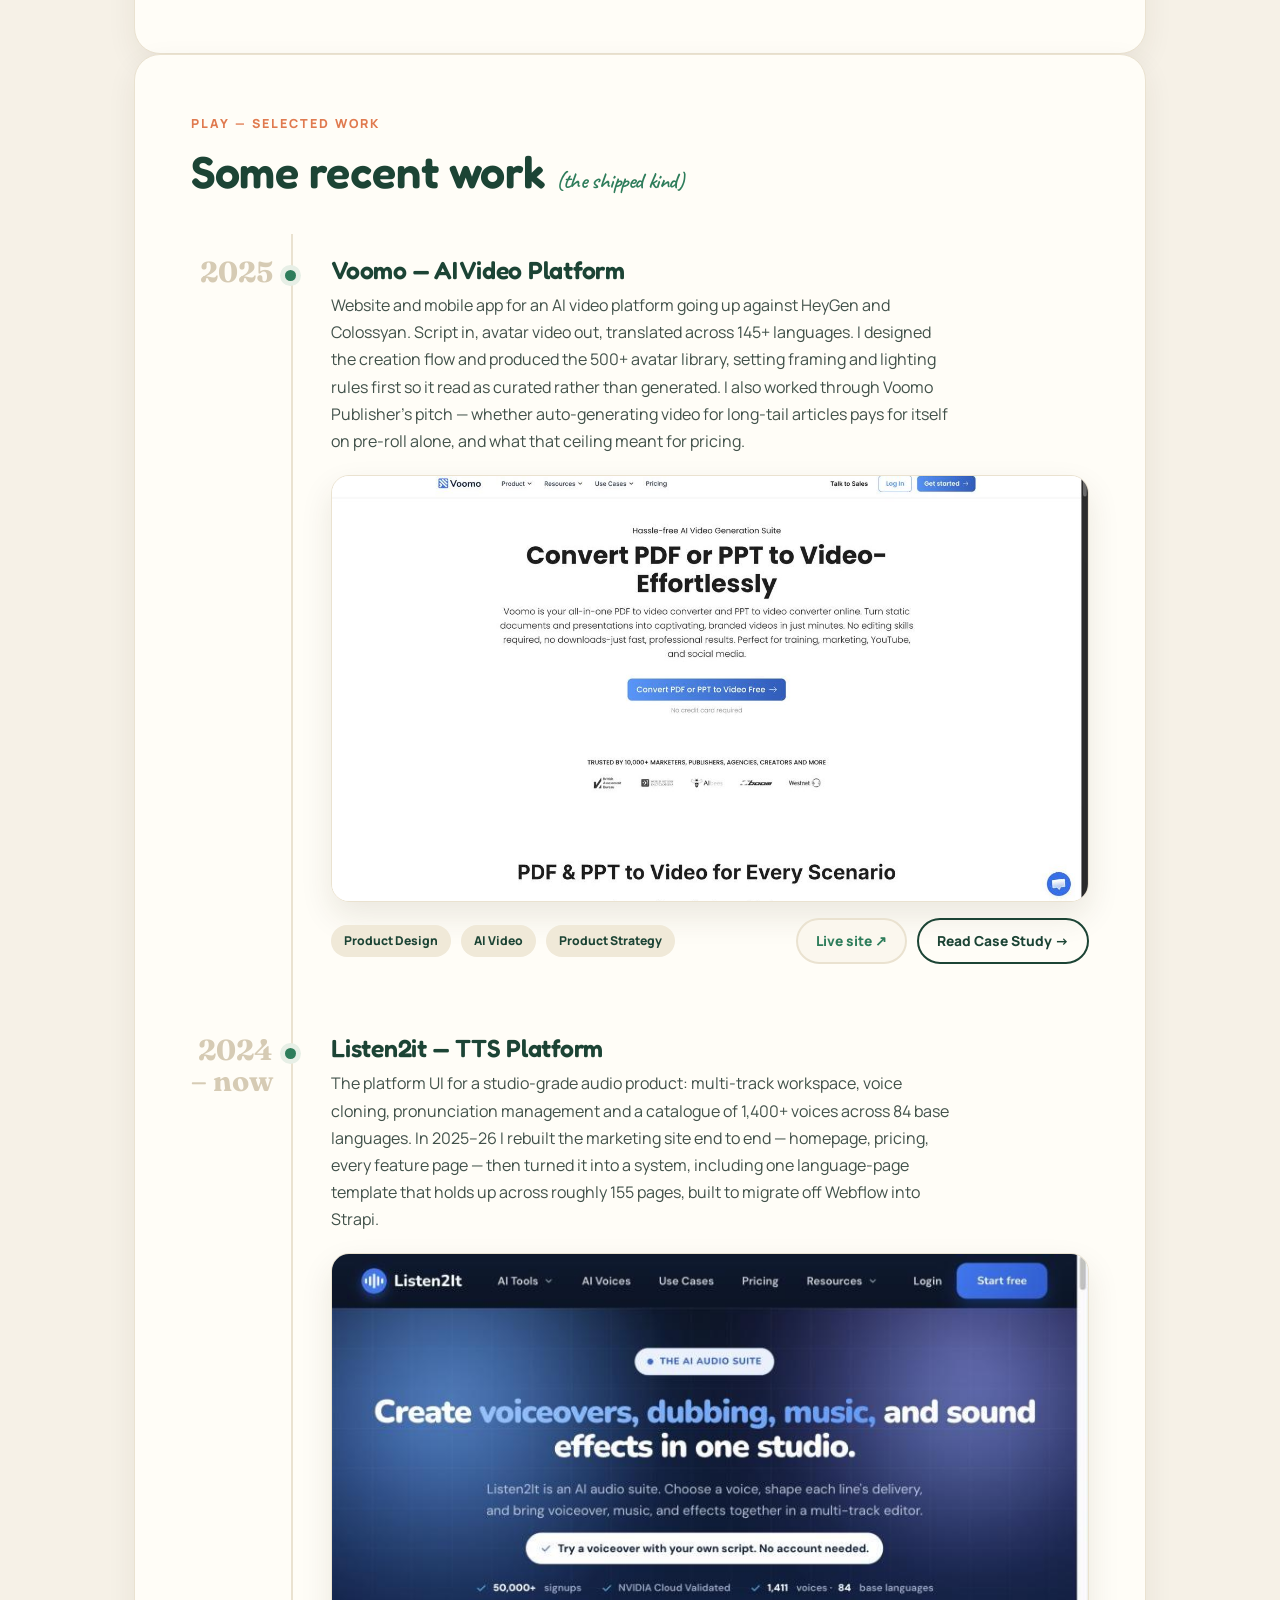
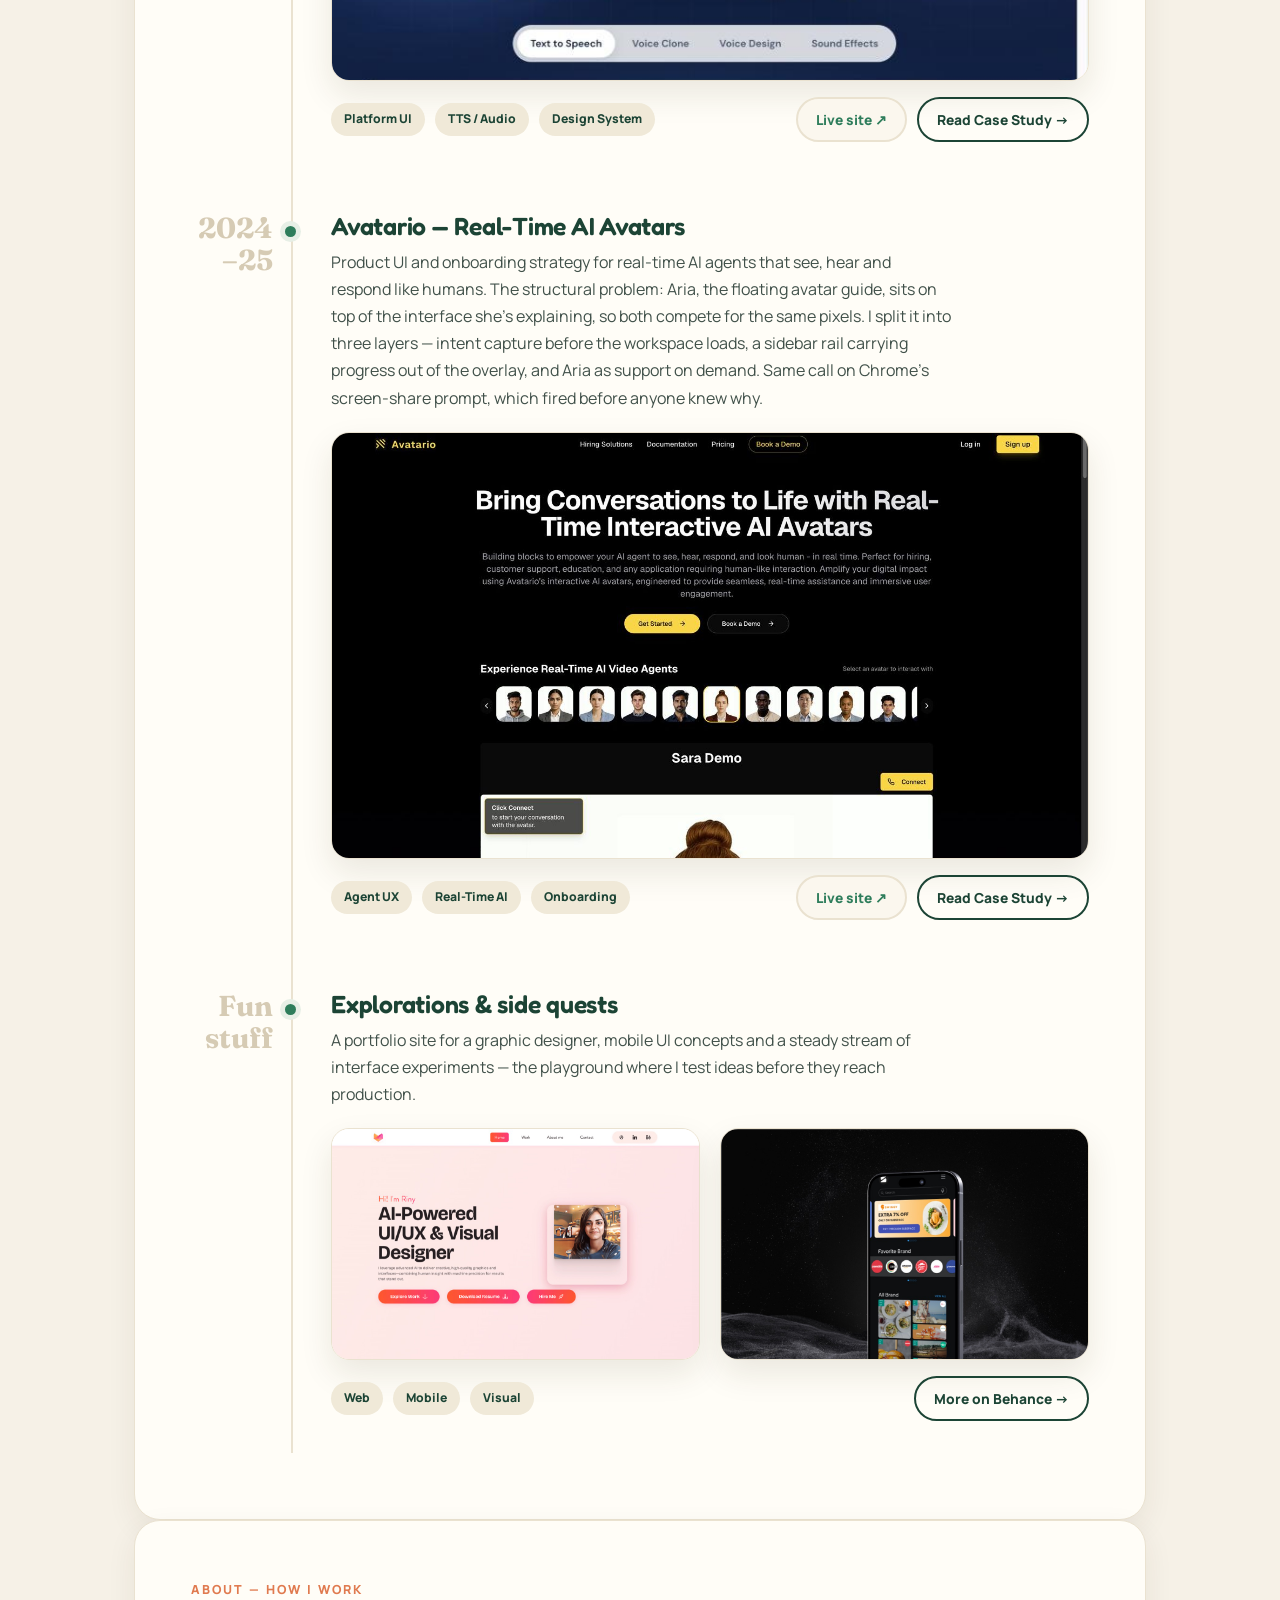
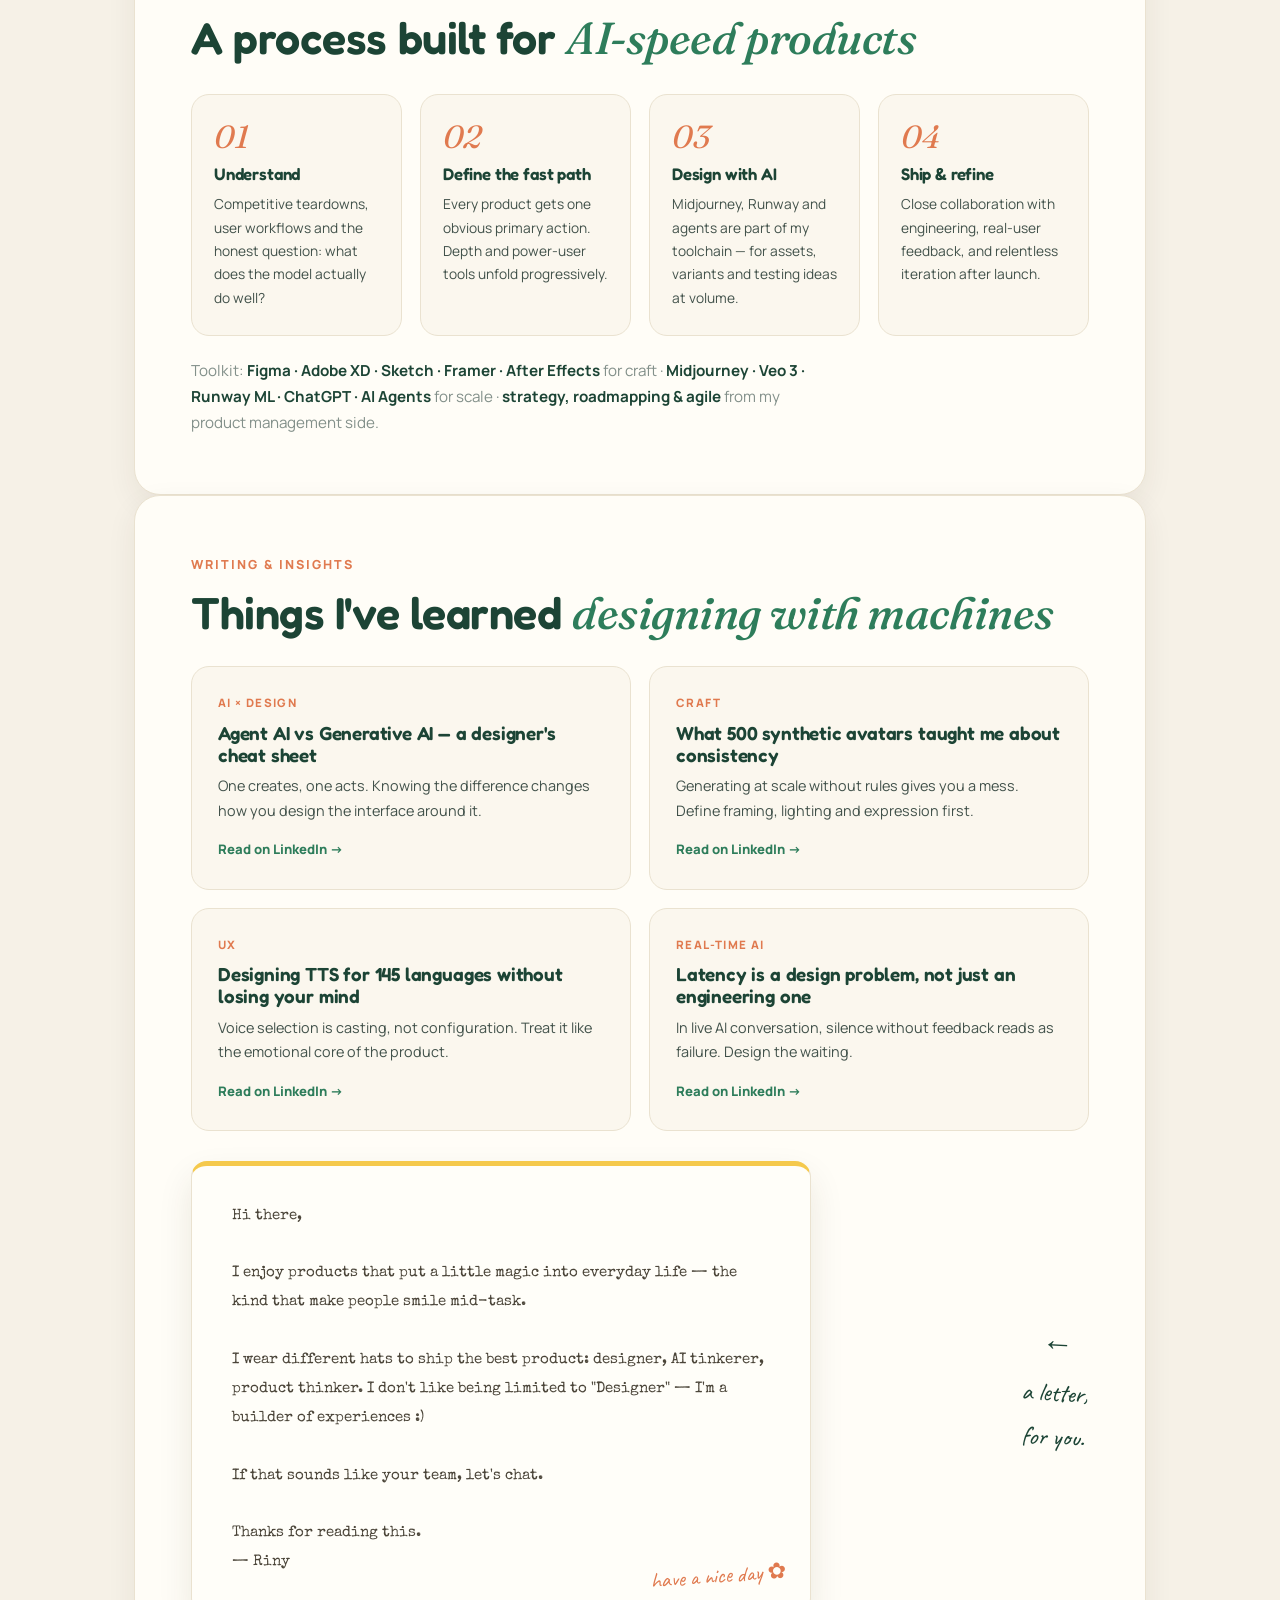
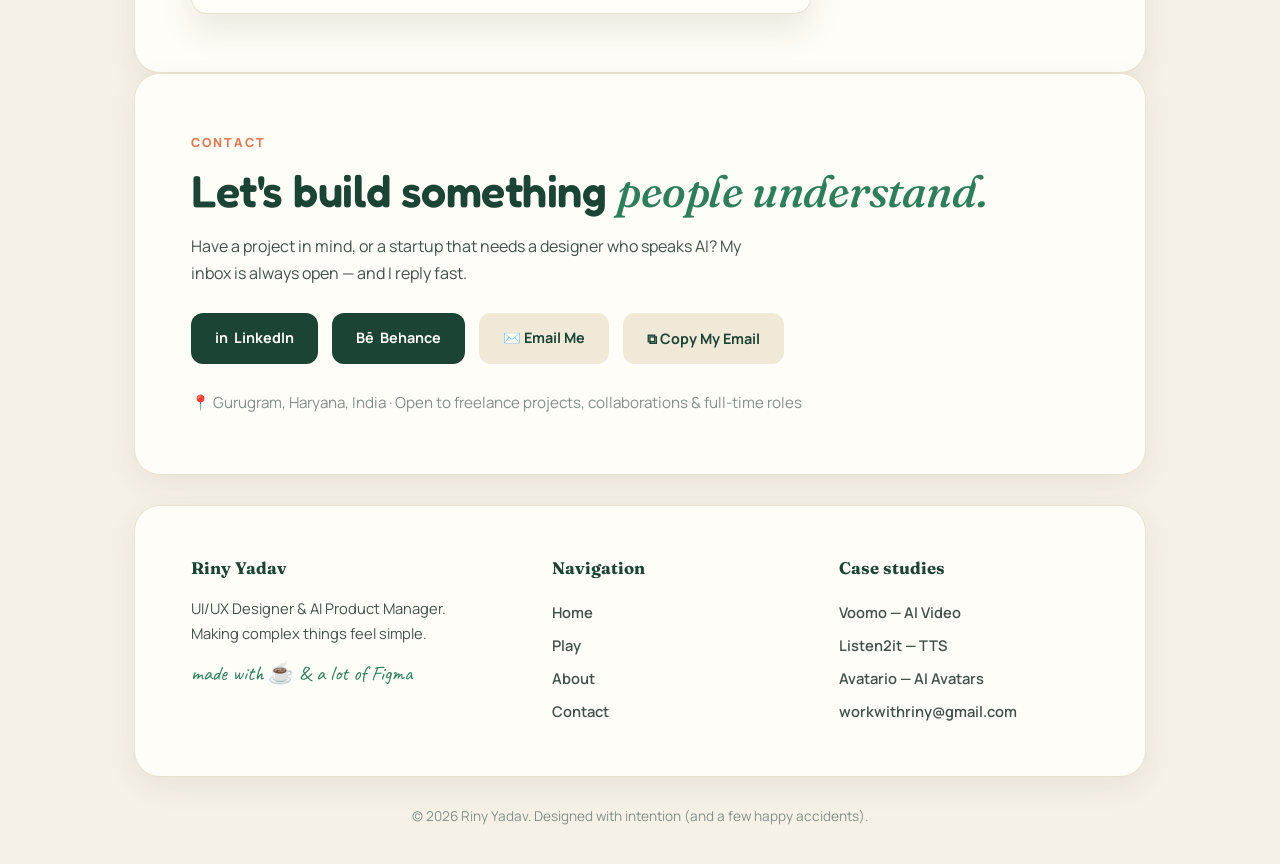
==== commit 6111a2d8: "Update title to AI Product Manager, refresh photo and case studies Applies portfolio-update patch: n" ====
--- a/index.html
+++ b/index.html
@@ -3,8 +3,8 @@
 <head>
 <meta charset="UTF-8">
 <meta name="viewport" content="width=device-width, initial-scale=1.0">
-<title>Riny Yadav — UI/UX Designer & AI Design Specialist</title>
-<meta name="description" content="Riny Yadav — UI/UX Designer & AI Design Specialist. I design AI products people actually understand: Voomo, Listen2it & Avatario.">
+<title>Riny Yadav — UI/UX Designer & AI Product Manager</title>
+<meta name="description" content="Riny Yadav — UI/UX Designer & AI Product Manager. I design AI products people actually understand: Voomo, Listen2it & Avatario.">
 <link rel="preconnect" href="https://fonts.googleapis.com">
 <link rel="preconnect" href="https://fonts.gstatic.com" crossorigin>
 <link href="https://fonts.googleapis.com/css2?family=Fredoka:wght@500;600;700&family=Fraunces:ital,wght@0,400;0,600;1,500;1,600&family=Manrope:wght@400;600;700;800&family=Caveat:wght@600&family=Special+Elite&display=swap" rel="stylesheet">
@@ -50,7 +50,7 @@
 .fcard:hover .fbtn{background:var(--ink2);transform:rotate(-2deg)}
 .c-orange{background:#f8c89a;--tilt:-6deg;z-index:1;animation-delay:.15s}
 .c-photo{background:#fffdf7;--tilt:4deg;z-index:2;width:280px;min-height:360px;padding:12px;animation-delay:.25s;align-self:center}
-.c-photo img{width:100%;height:100%;object-fit:cover;object-position:36% 52%;border-radius:14px;flex:1}
+.c-photo img{width:100%;height:100%;object-fit:cover;object-position:50% 22%;border-radius:14px;flex:1}
 .c-lav{background:#d9cdf8;--tilt:-4deg;z-index:3;animation-delay:.35s}
 .c-blue{background:#bcdcf5;--tilt:5.5deg;z-index:4;animation-delay:.45s}
 
@@ -77,8 +77,11 @@
 .shot:hover img{transform:scale(1.025)}
 .tmeta{display:flex;gap:10px;align-items:center;margin-top:16px;flex-wrap:wrap}
 .tagp{font-size:.76rem;font-weight:800;padding:6px 13px;border-radius:99px;background:#f0e9d8;color:var(--ink)}
-.tlink{margin-left:auto;text-decoration:none;font-weight:800;font-size:.86rem;color:var(--ink);border:2px solid var(--ink);padding:9px 18px;border-radius:99px;transition:.25s}
+.tlinks{margin-left:auto;display:flex;gap:10px;flex-wrap:wrap}
+.tlink{text-decoration:none;font-weight:800;font-size:.86rem;color:var(--ink);border:2px solid var(--ink);padding:9px 18px;border-radius:99px;transition:.25s;white-space:nowrap}
 .tlink:hover{background:var(--ink);color:#fffdf7}
+.tlink.alt{border-color:var(--line);color:var(--ink2);background:#fbf7ee}
+.tlink.alt:hover{border-color:var(--ink2);background:var(--ink2);color:#fffdf7}
 .mini-grid{display:grid;grid-template-columns:1fr 1fr;gap:20px}
 .mini-grid .shot img{aspect-ratio:16/10}
 
@@ -112,7 +115,7 @@
 /* contact */
 .connect-btns{display:flex;gap:14px;flex-wrap:wrap;margin:26px 0 26px}
 .note{color:var(--muted);font-size:.95rem}
-.toast{position:fixed;bottom:30px;left:50%;transform:translateX(-50%) translateY(80px);background:var(--ink);color:#fffdf7;font-weight:800;padding:14px 26px;border-radius:99px;box-shadow:0 14px 30px rgba(0,0,0,.25);transition:transform .4s cubic-bezier(.2,.9,.3,1.2);z-index:300}
+.toast{position:fixed;bottom:30px;left:50%;transform:translateX(-50%) translateY(180px);background:var(--ink);color:#fffdf7;font-weight:800;padding:14px 26px;border-radius:99px;box-shadow:0 14px 30px rgba(0,0,0,.25);transition:transform .4s cubic-bezier(.2,.9,.3,1.2);z-index:300}
 .toast.show{transform:translateX(-50%) translateY(0)}
 
 /* footer */
@@ -155,7 +158,7 @@
 
 <nav class="navbar">
   <div class="nav-in">
-    <a class="brand" href="#home"><img class="face" src="assets/profile.png" alt="Riny">Riny Yadav</a>
+    <a class="brand" href="#home"><img class="face" src="assets/profile.jpg" alt="Riny">Riny Yadav</a>
     <ul class="pills" id="pills">
       <li><a href="#home" class="active">Home</a></li>
       <li><a href="#play">Play</a></li>
@@ -174,9 +177,9 @@
       <span class="badge-sticker">open to work ✦</span>
       <svg class="sticker-arrow" width="46" height="40" viewBox="0 0 46 40" fill="none"><path d="M42 4 C 30 24, 18 30, 6 32 M6 32 l 9 -7 M6 32 l 11 3" stroke="#0f7a63" stroke-width="2.4" stroke-linecap="round"/></svg>
     </div>
-    <h1>Hi, I'm Riny.<br>UI/UX Designer & AI Builder.</h1>
-    <p class="hero-sub"><b>Designer of AI products with a product manager's brain.</b><br>
-    Designing video, voice & avatars at <a class="chip-inline" href="case-listen2it.html">🎧 Listen2it</a> by day, building with <span class="chip-inline dark">🤖 AI agents</span> by night.</p>
+    <h1>Hi, I'm Riny.<br>UI/UX Designer & AI Product Manager.</h1>
+    <p class="hero-sub"><b>I design AI products and own the roadmap behind them.</b><br>
+    Shipping video, voice & avatars at <a class="chip-inline" href="case-listen2it.html">🎧 Listen2it</a> by day, building with <span class="chip-inline dark">🤖 AI agents</span> by night.</p>
   </div>
 
   <div class="fan">
@@ -187,7 +190,7 @@
       <span class="fbtn">Read Case Studies</span>
     </a>
     <div class="fcard c-photo" aria-label="Riny Yadav">
-      <img src="assets/profile.png" alt="Riny Yadav — UI/UX Designer">
+      <img src="assets/profile.jpg" alt="Riny Yadav — UI/UX Designer">
     </div>
     <a class="fcard c-lav" href="case-voomo.html">
       <h3>AI products</h3>
@@ -208,9 +211,9 @@
     <div class="kicker">A bit about me</div>
     <h2 class="sec-title">Design is how I think.<br><span class="alt">AI is how I scale it.</span></h2>
     <div class="about-row">
-      <div class="ph"><img src="assets/profile.png" alt="Riny Yadav"></div>
+      <div class="ph"><img src="assets/profile.jpg" alt="Riny Yadav"></div>
       <div>
-        <p>I'm a UI designer with a product manager's brain — currently at <b>Listen2it</b>, where I've designed three AI products end to end. My work spans web and mobile, from dashboards and editing workspaces to marketing sites and 500+ AI-generated avatars.</p>
+        <p>I'm a <b>UI/UX designer and AI product manager</b> at <b>Listen2it</b>, where I've designed three AI products end to end and now own the roadmap for part of them. My work spans web and mobile, from dashboards and editing workspaces to marketing sites and 500+ AI-generated avatars.</p>
         <p>Design started for me as a love of aesthetics and a curiosity about how people interact with technology. It became something more useful: <b>the ability to stand between a complex AI system and a confused human, and make the two understand each other.</b></p>
         <a class="btn-ink" href="#contact">More about how I work ↓</a>
       </div>
@@ -229,25 +232,25 @@
       <div class="titem reveal">
         <div class="tyear">2025</div>
         <h3><a href="case-voomo.html">Voomo — AI Video Platform</a></h3>
-        <p class="tdesc">Complete website and mobile app for an AI video generation platform competing with HeyGen and Colossyan. Text to professional video in under 60 seconds, with 500+ avatars I produced using AI pipelines.</p>
+        <p class="tdesc">Website and mobile app for an AI video platform going up against HeyGen and Colossyan. Script in, avatar video out, translated across 145+ languages. I designed the creation flow and produced the 500+ avatar library, setting framing and lighting rules first so it read as curated rather than generated. I also worked through Voomo Publisher's pitch — whether auto-generating video for long-tail articles pays for itself on pre-roll alone, and what that ceiling meant for pricing.</p>
         <a class="shot" href="case-voomo.html"><img src="assets/voomo-hero.jpg" alt="Voomo AI video platform"></a>
-        <div class="tmeta"><span class="tagp">Product Design</span><span class="tagp">AI Video</span><span class="tagp">Web + Mobile</span><a class="tlink" href="case-voomo.html">Read Case Study →</a></div>
+        <div class="tmeta"><span class="tagp">Product Design</span><span class="tagp">AI Video</span><span class="tagp">Product Strategy</span><div class="tlinks"><a class="tlink alt" href="https://www.voomo.ai/" target="_blank" rel="noopener">Live site ↗</a><a class="tlink" href="case-voomo.html">Read Case Study →</a></div></div>
       </div>
 
       <div class="titem reveal">
         <div class="tyear">2024<br>– now</div>
         <h3><a href="case-listen2it.html">Listen2it — TTS Platform</a></h3>
-        <p class="tdesc">The entire platform UI for a realistic text-to-speech product: dashboard, multi-track editing workspace, voice selection across 145+ languages, voice cloning, analytics and pronunciation management.</p>
-        <a class="shot" href="case-listen2it.html"><img src="assets/listen2it-dashboard.jpg" alt="Listen2it TTS platform"></a>
-        <div class="tmeta"><span class="tagp">Platform UI</span><span class="tagp">TTS / Audio</span><span class="tagp">Design System</span><a class="tlink" href="case-listen2it.html">Read Case Study →</a></div>
+        <p class="tdesc">The platform UI for a studio-grade audio product: multi-track workspace, voice cloning, pronunciation management and a catalogue of 1,400+ voices across 84 base languages. In 2025–26 I rebuilt the marketing site end to end — homepage, pricing, every feature page — then turned it into a system, including one language-page template that holds up across roughly 155 pages, built to migrate off Webflow into Strapi.</p>
+        <a class="shot" href="case-listen2it.html"><img src="assets/listen2it-2026.jpg" alt="Listen2it — the redesigned AI audio suite"></a>
+        <div class="tmeta"><span class="tagp">Platform UI</span><span class="tagp">TTS / Audio</span><span class="tagp">Design System</span><div class="tlinks"><a class="tlink alt" href="https://www.getlisten2it.com/" target="_blank" rel="noopener">Live site ↗</a><a class="tlink" href="case-listen2it.html">Read Case Study →</a></div></div>
       </div>
 
       <div class="titem reveal">
         <div class="tyear">2024<br>–25</div>
         <h3><a href="case-avatario.html">Avatario — Real-Time AI Avatars</a></h3>
-        <p class="tdesc">Product UI and avatar experience for real-time interactive AI agents that see, hear and respond like humans — used in hiring, customer support and education.</p>
+        <p class="tdesc">Product UI and onboarding strategy for real-time AI agents that see, hear and respond like humans. The structural problem: Aria, the floating avatar guide, sits on top of the interface she's explaining, so both compete for the same pixels. I split it into three layers — intent capture before the workspace loads, a sidebar rail carrying progress out of the overlay, and Aria as support on demand. Same call on Chrome's screen-share prompt, which fired before anyone knew why.</p>
         <a class="shot" href="case-avatario.html"><img src="assets/avatario-hero.jpg" alt="Avatario real-time AI avatars"></a>
-        <div class="tmeta"><span class="tagp">Product Design</span><span class="tagp">Real-Time AI</span><span class="tagp">Conversational UX</span><a class="tlink" href="case-avatario.html">Read Case Study →</a></div>
+        <div class="tmeta"><span class="tagp">Agent UX</span><span class="tagp">Real-Time AI</span><span class="tagp">Onboarding</span><div class="tlinks"><a class="tlink alt" href="https://www.avatario.ai/" target="_blank" rel="noopener">Live site ↗</a><a class="tlink" href="case-avatario.html">Read Case Study →</a></div></div>
       </div>
 
       <div class="titem reveal">
@@ -258,7 +261,7 @@
           <a class="shot" href="https://strcoder4007.github.io/graphic-designer-portfolio/" target="_blank" rel="noopener"><img src="assets/graphic-portfolio.jpg" alt="Graphic designer portfolio"></a>
           <a class="shot" href="https://www.behance.net/rinyyadav" target="_blank" rel="noopener"><img src="assets/mobile-ui.jpg" alt="Mobile UI explorations"></a>
         </div>
-        <div class="tmeta"><span class="tagp">Web</span><span class="tagp">Mobile</span><span class="tagp">Visual</span><a class="tlink" href="https://www.behance.net/rinyyadav" target="_blank" rel="noopener">More on Behance →</a></div>
+        <div class="tmeta"><span class="tagp">Web</span><span class="tagp">Mobile</span><span class="tagp">Visual</span><div class="tlinks"><a class="tlink" href="https://www.behance.net/rinyyadav" target="_blank" rel="noopener">More on Behance →</a></div></div>
       </div>
 
     </div>
@@ -349,7 +352,7 @@
     <div class="fgrid">
       <div>
         <h4>Riny Yadav</h4>
-        <p style="font-size:.92rem">UI/UX Designer & AI Design Specialist.<br>Making complex things feel simple.</p>
+        <p style="font-size:.92rem">UI/UX Designer & AI Product Manager.<br>Making complex things feel simple.</p>
         <p class="hand" style="font-size:1.3rem;margin-top:10px">made with ☕ & a lot of Figma</p>
       </div>
       <div>
--- a/assets/case.css
+++ b/assets/case.css
@@ -14,7 +14,7 @@
 .navbar{position:fixed;top:18px;left:0;right:0;z-index:100;display:flex;justify-content:center;pointer-events:none}
 .nav-in{pointer-events:auto;display:flex;align-items:center;gap:12px;background:rgba(255,253,247,.92);backdrop-filter:blur(12px);border:1px solid var(--line);border-radius:99px;padding:8px 10px 8px 16px;box-shadow:var(--shadow)}
 .brand{display:flex;align-items:center;gap:10px;text-decoration:none;font-family:'Fraunces';font-weight:600;color:var(--ink);font-size:1rem;margin-right:4px}
-.brand .face{width:32px;height:32px;border-radius:50%;object-fit:cover;object-position:36% 52%;border:2px solid var(--sun)}
+.brand .face{width:32px;height:32px;border-radius:50%;object-fit:cover;object-position:48% 20%;border:2px solid var(--sun)}
 .pills{display:flex;gap:2px;list-style:none}
 .pills a{display:block;padding:8px 16px;border-radius:99px;text-decoration:none;color:var(--ink);font-weight:700;font-size:.88rem;transition:.25s}
 .pills a:hover{background:#f0e9d8}
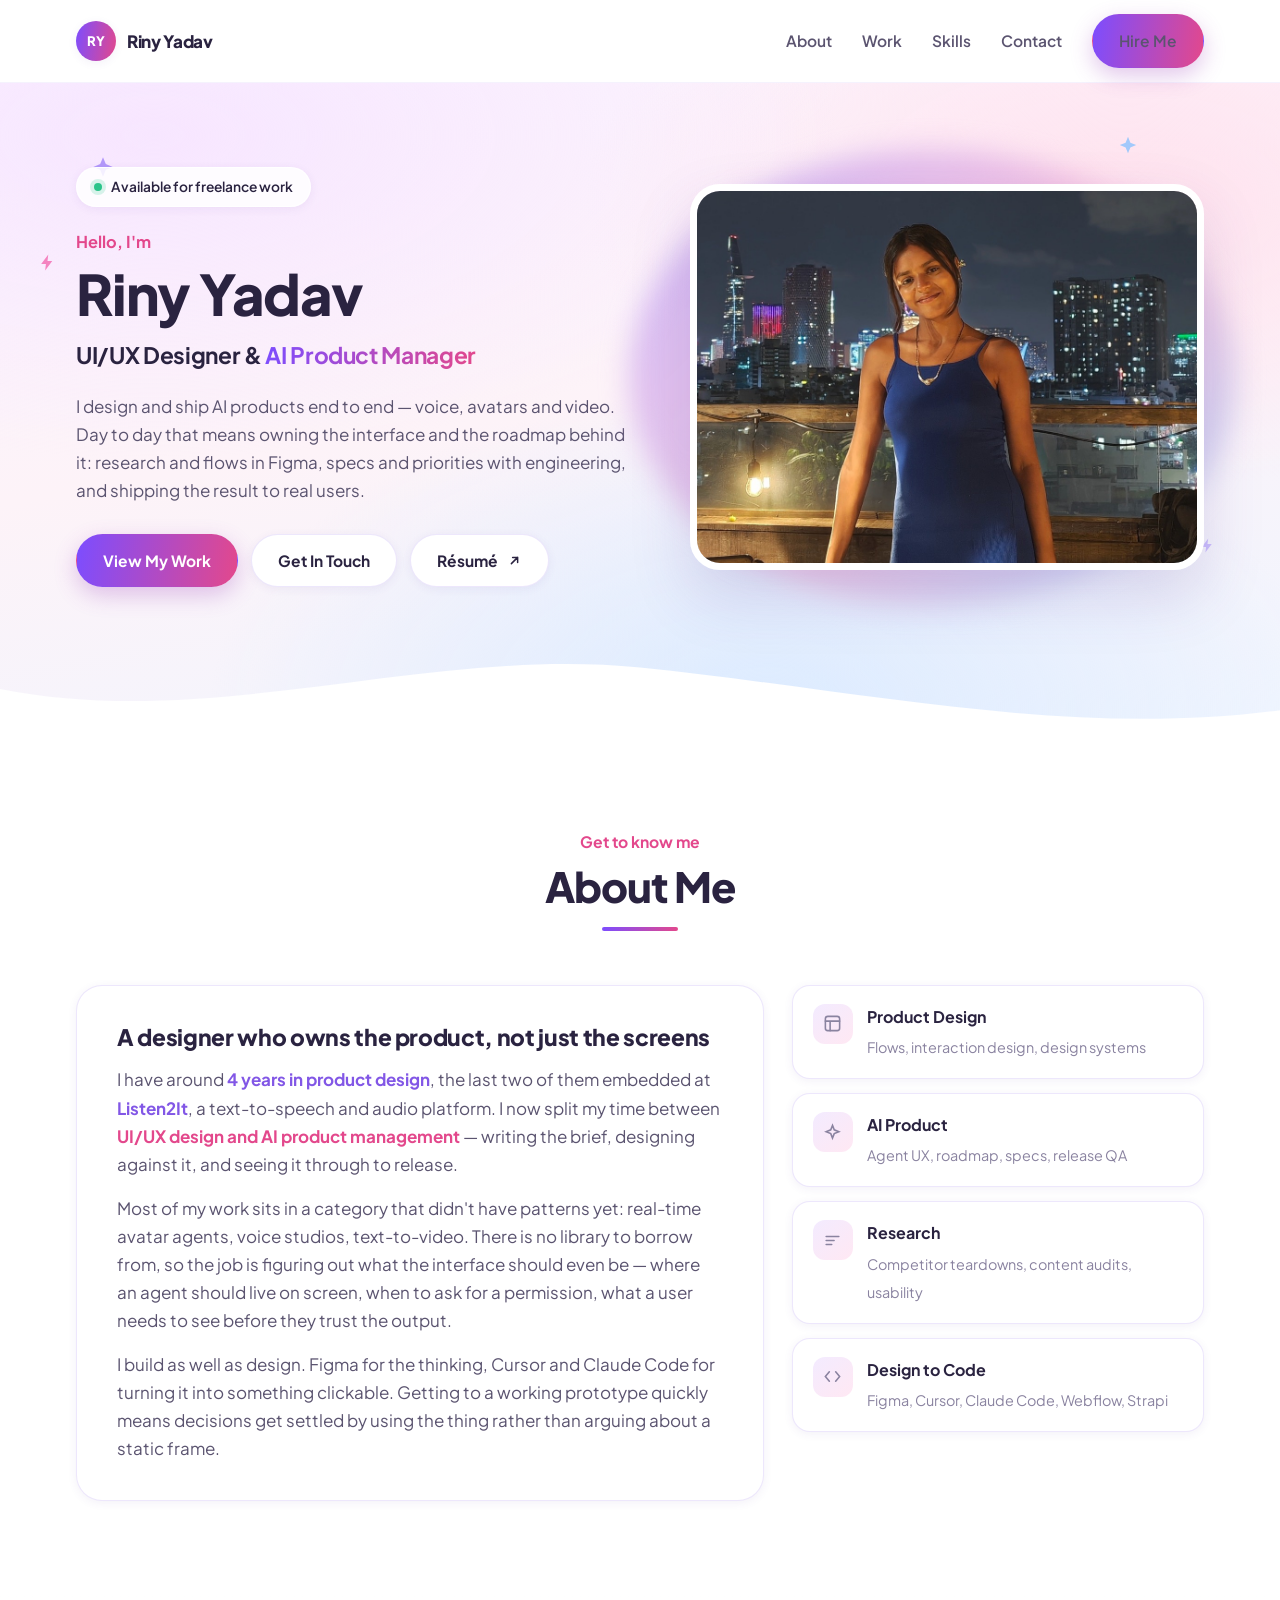
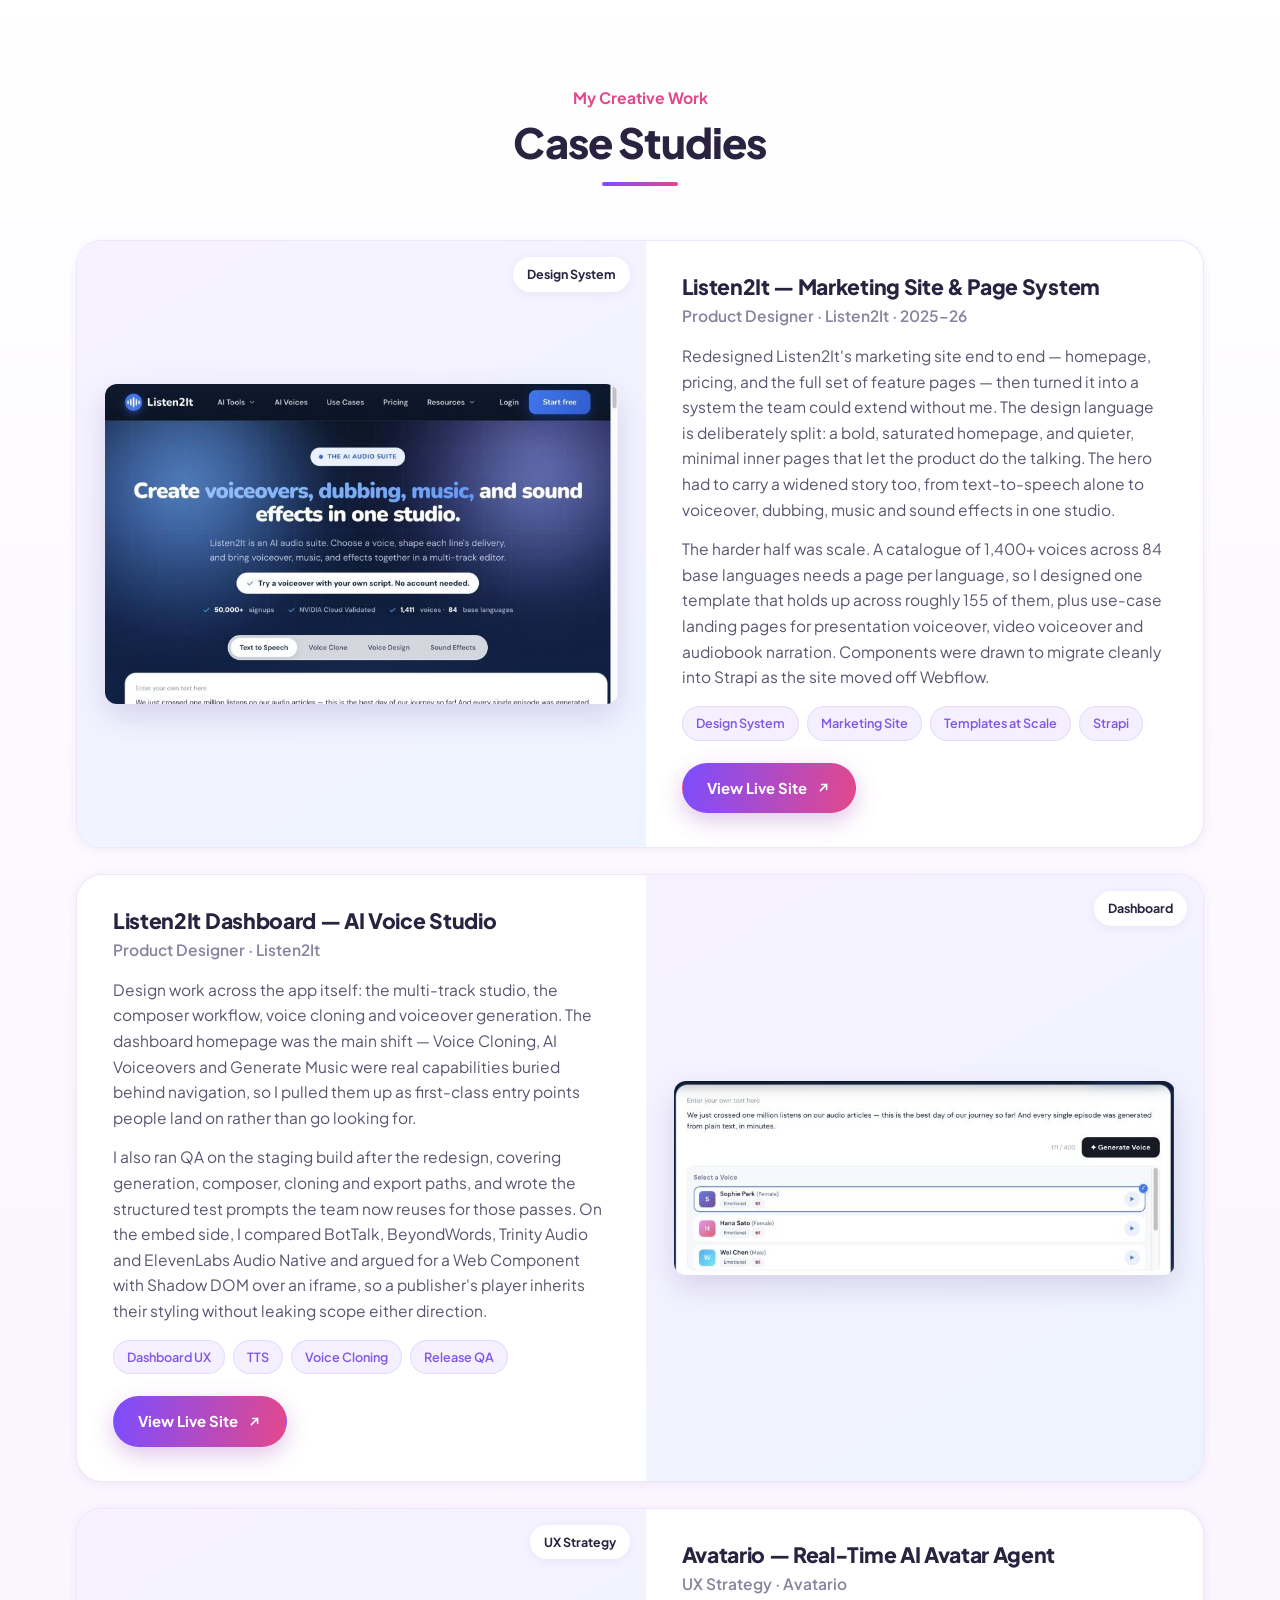
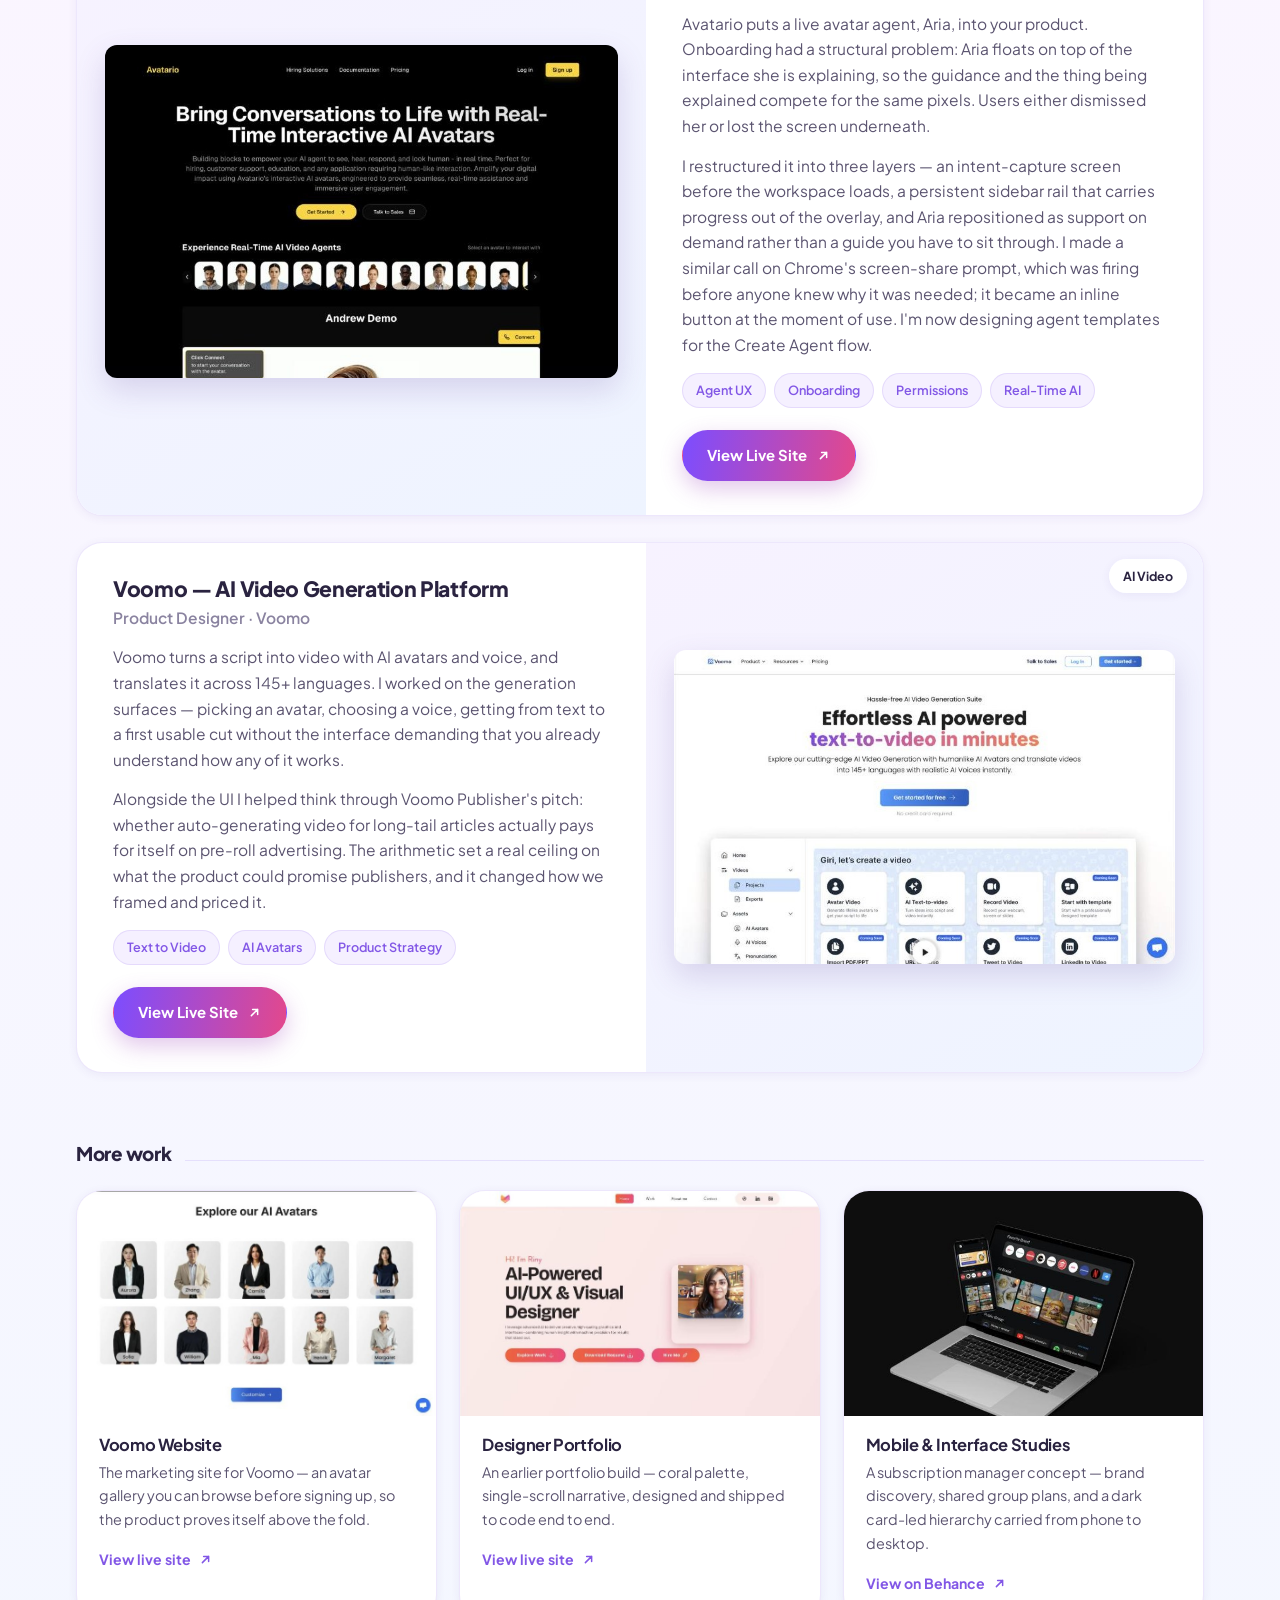
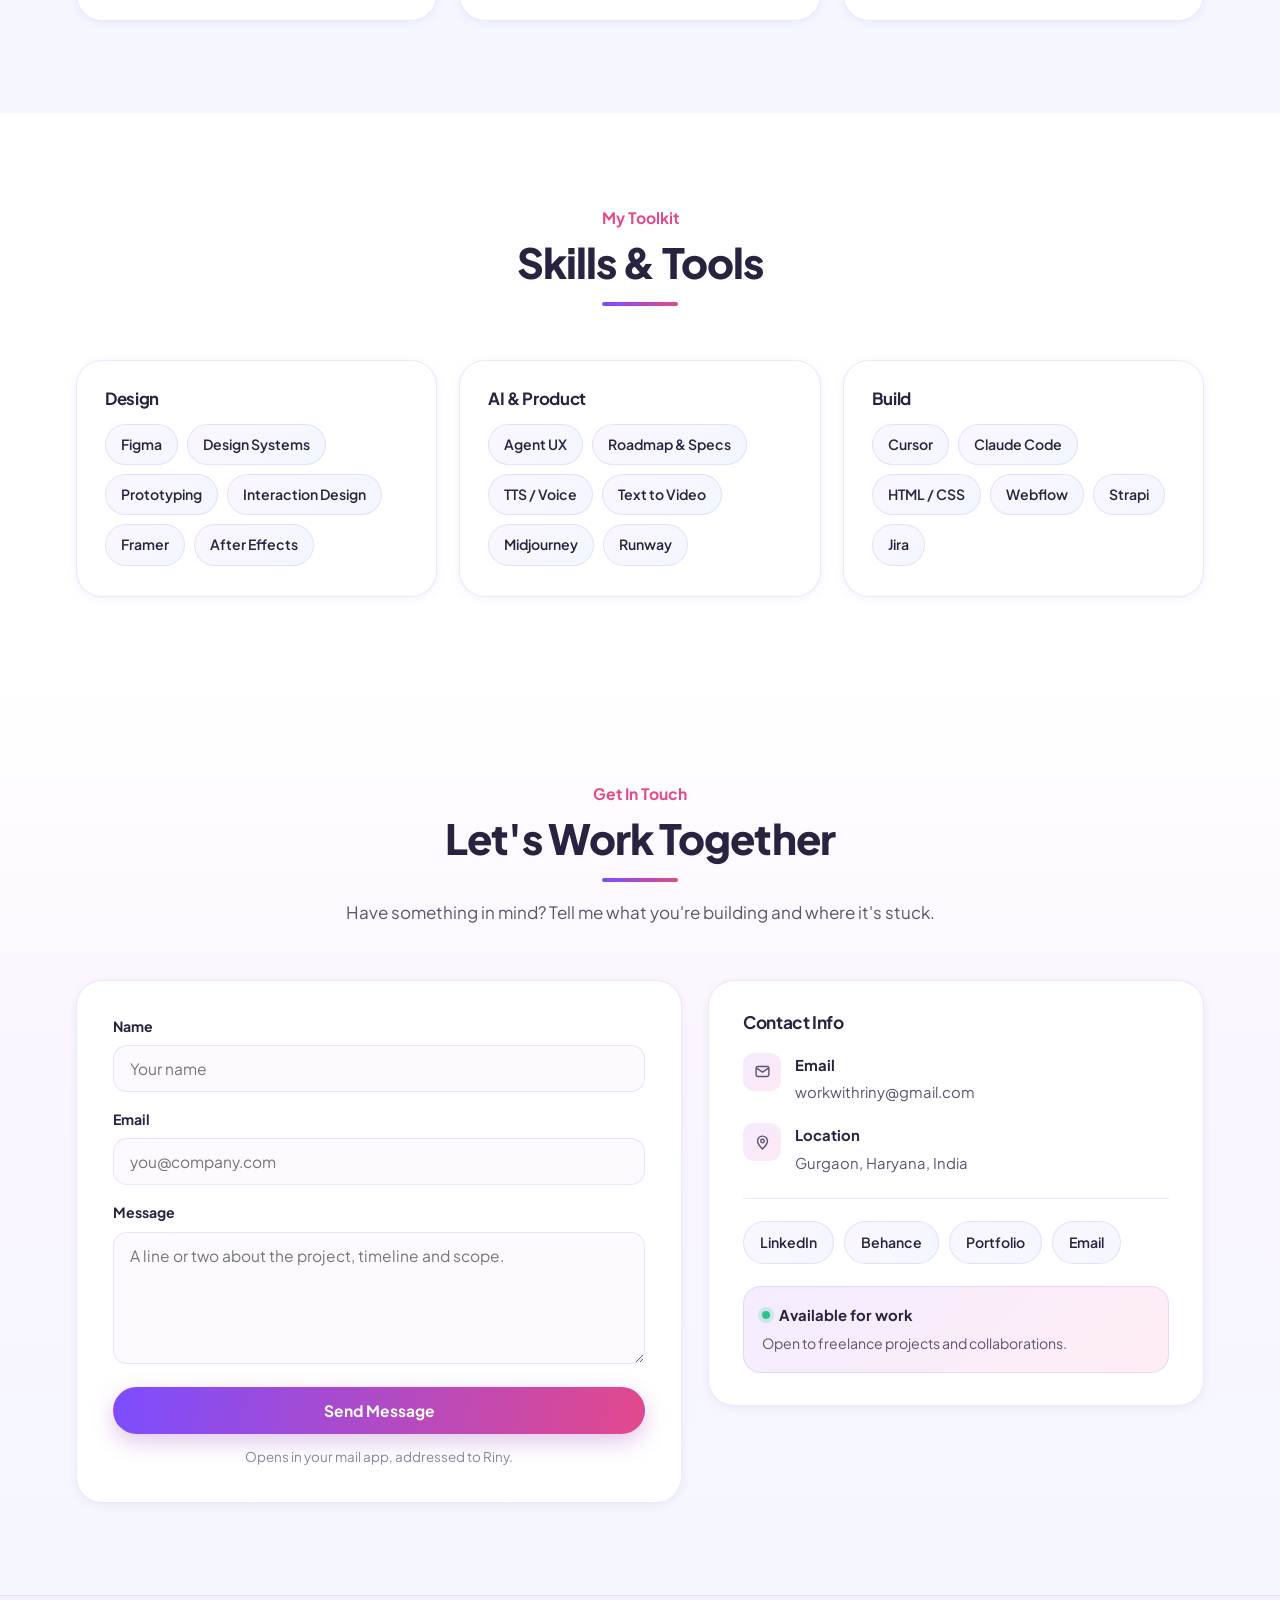
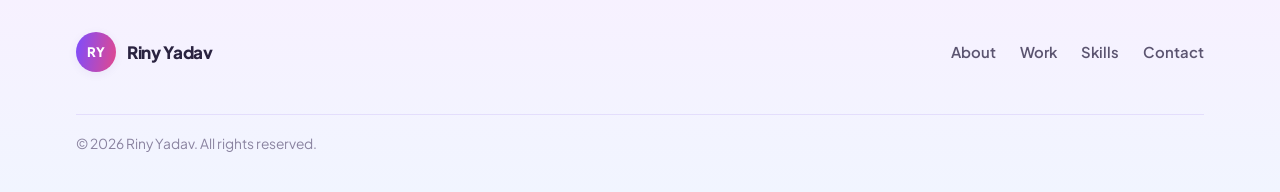
==== commit c0878f93: "Replace site with final single-page design Swap in the exact design as index.html + img/, removing t" ====
--- a/index.html
+++ b/index.html
@@ -1,407 +1,495 @@
 <!DOCTYPE html>
 <html lang="en">
 <head>
-<meta charset="UTF-8">
-<meta name="viewport" content="width=device-width, initial-scale=1.0">
-<title>Riny Yadav — UI/UX Designer & AI Product Manager</title>
-<meta name="description" content="Riny Yadav — UI/UX Designer & AI Product Manager. I design AI products people actually understand: Voomo, Listen2it & Avatario.">
+<meta charset="utf-8">
+<meta name="viewport" content="width=device-width, initial-scale=1">
+<title>Riny Yadav — UI/UX Designer &amp; AI Product Manager</title>
+<meta name="description" content="Riny Yadav is a UI/UX Designer and AI Product Manager working on AI voice, avatar and video products — Listen2It, Avatario and Voomo.">
 <link rel="preconnect" href="https://fonts.googleapis.com">
 <link rel="preconnect" href="https://fonts.gstatic.com" crossorigin>
-<link href="https://fonts.googleapis.com/css2?family=Fredoka:wght@500;600;700&family=Fraunces:ital,wght@0,400;0,600;1,500;1,600&family=Manrope:wght@400;600;700;800&family=Caveat:wght@600&family=Special+Elite&display=swap" rel="stylesheet">
-<link rel="stylesheet" href="assets/case.css">
+<link href="https://fonts.googleapis.com/css2?family=Plus+Jakarta+Sans:ital,wght@0,400;0,500;0,600;0,700;0,800;1,400&display=swap" rel="stylesheet">
 <style>
-/* ===== index-specific, layered on case.css tokens ===== */
-section{padding:30px 0}
-.sec-card{background:var(--card);border:1px solid var(--line);border-radius:var(--r);box-shadow:var(--shadow);padding:58px 56px}
-.kicker{font-size:.78rem;font-weight:800;letter-spacing:.16em;text-transform:uppercase;color:var(--terra);margin-bottom:12px}
-.sec-title{font-size:clamp(1.9rem,4.2vw,2.8rem);margin-bottom:16px}
-.sec-title .alt{color:var(--ink2);font-style:italic;font-weight:500}
-.hand{font-family:'Caveat',cursive;color:var(--ink2)}
-
-/* hero — fan layout */
-h1,h2,h3{font-family:'Fredoka',sans-serif;font-weight:600}
-.sec-title .alt{font-family:'Fraunces',serif}
-.hero{padding:170px 0 50px;position:relative;
-  background-image:radial-gradient(rgba(7,90,76,.10) 1.4px,transparent 1.4px);
-  background-size:24px 24px}
-.hero-head{position:relative;max-width:1060px;margin:0 auto;padding:0 24px}
-.hero-head h1{font-size:clamp(2.9rem,7vw,5.4rem);line-height:1.04;color:var(--ink);margin-bottom:24px;letter-spacing:-.01em;animation:rise .8s cubic-bezier(.2,.8,.3,1) backwards}
-.hero-sub{font-size:1.18rem;line-height:1.85;color:var(--txt);max-width:660px;animation:rise .8s .12s cubic-bezier(.2,.8,.3,1) backwards}
-.hero-sub b{color:var(--ink)}
-.chip-inline{display:inline-flex;align-items:center;gap:6px;background:#fffdf7;border:1.5px solid var(--line);border-radius:99px;padding:3px 13px;font-weight:800;font-size:.92rem;color:var(--ink);vertical-align:-2px;box-shadow:0 2px 6px rgba(56,46,22,.08);transition:.25s}
-.chip-inline:hover{transform:translateY(-2px) rotate(-2deg);border-color:var(--sun)}
-.chip-inline.dark{background:var(--ink);color:#fffdf7;border-color:var(--ink)}
-@keyframes rise{from{opacity:0;transform:translateY(34px)}to{opacity:1;transform:none}}
-.sticker-wrap{position:absolute;top:-44px;right:40px;text-align:center;animation:rise .8s .3s backwards}
-.badge-sticker{display:inline-block;background:#fffdf7;border:2px solid var(--sun);color:var(--ink);font-family:'Caveat';font-size:1.3rem;font-weight:600;padding:6px 18px;border-radius:99px;transform:rotate(6deg);box-shadow:0 6px 14px rgba(56,46,22,.12);animation:wig 6s ease-in-out infinite}
-@keyframes wig{0%,100%{transform:rotate(6deg)}50%{transform:rotate(2deg) translateY(-4px)}}
-.sticker-arrow{display:block;margin:2px auto 0;transform:rotate(14deg)}
-
-/* the fan of overlapping tilted cards */
-.fan{display:flex;justify-content:center;align-items:center;margin-top:64px;padding:0 24px}
-.fcard{--tilt:0deg;width:300px;min-height:380px;border-radius:22px;padding:28px 26px;box-shadow:0 18px 38px rgba(56,46,22,.16);position:relative;display:flex;flex-direction:column;text-decoration:none;color:var(--ink);border:1px solid rgba(0,0,0,.05);transform:rotate(var(--tilt));transition:transform .45s cubic-bezier(.2,.9,.3,1.18),box-shadow .35s;animation:fanin .85s cubic-bezier(.2,.8,.3,1) backwards}
-@keyframes fanin{from{opacity:0;transform:translateY(80px) rotate(calc(var(--tilt)*2.4))}to{opacity:1;transform:translateY(0) rotate(var(--tilt))}}
-.fcard+.fcard{margin-left:-36px}
-.fcard:hover{transform:rotate(0) translateY(-18px) scale(1.04);box-shadow:0 30px 56px rgba(56,46,22,.24);z-index:30}
-.fcard h3{font-size:1.45rem;margin-bottom:10px}
-.fcard p{font-size:.95rem;line-height:1.6;color:rgba(28,52,46,.85);margin-bottom:18px}
-.fcard .fimg{width:100%;aspect-ratio:16/10;object-fit:cover;object-position:top;border-radius:12px;border:3px solid #fffdf7;box-shadow:0 6px 14px rgba(56,46,22,.14);margin-bottom:auto}
-.fbtn{align-self:flex-start;margin-top:18px;background:#123c31;color:#fffdf7;font-weight:800;font-size:.85rem;padding:11px 20px;border-radius:99px;box-shadow:0 4px 10px rgba(0,0,0,.18);transition:.25s}
-.fcard:hover .fbtn{background:var(--ink2);transform:rotate(-2deg)}
-.c-orange{background:#f8c89a;--tilt:-6deg;z-index:1;animation-delay:.15s}
-.c-photo{background:#fffdf7;--tilt:4deg;z-index:2;width:280px;min-height:360px;padding:12px;animation-delay:.25s;align-self:center}
-.c-photo img{width:100%;height:100%;object-fit:cover;object-position:50% 22%;border-radius:14px;flex:1}
-.c-lav{background:#d9cdf8;--tilt:-4deg;z-index:3;animation-delay:.35s}
-.c-blue{background:#bcdcf5;--tilt:5.5deg;z-index:4;animation-delay:.45s}
-
-/* about */
-.about-row{display:grid;grid-template-columns:280px 1fr;gap:44px;align-items:center;margin-top:24px}
-.about-row img{width:100%;border-radius:16px;border:1px solid var(--line);box-shadow:0 12px 26px rgba(56,46,22,.12);transform:rotate(-1.5deg);transition:transform .4s}
-.about-row .ph:hover img{transform:rotate(0)}
-.about-row p{margin-bottom:16px;font-size:1.03rem;max-width:620px}
-.about-row b{color:var(--ink)}
-
-/* timeline */
-.timeline{margin-top:28px;position:relative;padding-left:140px}
-.timeline::before{content:"";position:absolute;left:100px;top:8px;bottom:8px;width:2px;background:var(--line)}
-.titem{position:relative;padding:30px 0 40px}
-.titem::before{content:"";position:absolute;left:-46px;top:44px;width:11px;height:11px;border-radius:50%;background:var(--ink2);box-shadow:0 0 0 5px #e7efe6}
-.tyear{position:absolute;left:-140px;top:30px;font-family:'Fraunces';font-weight:700;font-size:1.8rem;color:#d6cbb4;width:82px;text-align:right;line-height:1.1}
-.titem h3{font-size:1.55rem;margin-bottom:8px}
-.titem h3 a{color:var(--ink);text-decoration:none;transition:.25s}
-.titem h3 a:hover{color:var(--ink2)}
-.titem .tdesc{max-width:620px;margin-bottom:20px;font-size:1rem}
-.shot{display:block;border-radius:18px;overflow:hidden;border:1px solid var(--line);box-shadow:0 14px 32px rgba(56,46,22,.1);transition:transform .4s,box-shadow .4s}
-.shot img{width:100%;display:block;aspect-ratio:16/9;object-fit:cover;object-position:top;transition:transform .6s}
-.shot:hover{transform:translateY(-5px);box-shadow:0 22px 44px rgba(56,46,22,.16)}
-.shot:hover img{transform:scale(1.025)}
-.tmeta{display:flex;gap:10px;align-items:center;margin-top:16px;flex-wrap:wrap}
-.tagp{font-size:.76rem;font-weight:800;padding:6px 13px;border-radius:99px;background:#f0e9d8;color:var(--ink)}
-.tlinks{margin-left:auto;display:flex;gap:10px;flex-wrap:wrap}
-.tlink{text-decoration:none;font-weight:800;font-size:.86rem;color:var(--ink);border:2px solid var(--ink);padding:9px 18px;border-radius:99px;transition:.25s;white-space:nowrap}
-.tlink:hover{background:var(--ink);color:#fffdf7}
-.tlink.alt{border-color:var(--line);color:var(--ink2);background:#fbf7ee}
-.tlink.alt:hover{border-color:var(--ink2);background:var(--ink2);color:#fffdf7}
-.mini-grid{display:grid;grid-template-columns:1fr 1fr;gap:20px}
-.mini-grid .shot img{aspect-ratio:16/10}
-
-/* process */
-.proc-grid{display:grid;grid-template-columns:repeat(4,1fr);gap:18px;margin-top:30px}
-.pstep{background:#fbf7ee;border:1px solid var(--line);border-radius:18px;padding:26px 22px;position:relative;transition:.3s}
-.pstep:hover{transform:translateY(-6px);border-color:var(--ink2)}
-.pstep .pnum{font-family:'Fraunces';font-style:italic;font-size:2rem;color:var(--terra);line-height:1;margin-bottom:12px}
-.pstep h3{font-size:1.05rem;margin-bottom:8px}
-.pstep p{font-size:.86rem}
-.proc-note{margin-top:22px;font-size:.95rem;color:var(--muted);max-width:640px}
-.proc-note b{color:var(--ink)}
-
-/* writing */
-.wgrid{display:grid;grid-template-columns:1fr 1fr;gap:18px;margin-top:28px}
-.wcard{background:#fbf7ee;border:1px solid var(--line);border-radius:18px;padding:26px;text-decoration:none;color:var(--txt);transition:.3s;display:block}
-.wcard:hover{transform:translateY(-5px);border-color:var(--ink2);box-shadow:0 14px 30px rgba(56,46,22,.1)}
-.wcard .wtag{font-size:.72rem;font-weight:800;text-transform:uppercase;letter-spacing:.12em;color:var(--terra);margin-bottom:10px}
-.wcard h3{font-size:1.18rem;margin-bottom:8px}
-.wcard p{font-size:.9rem;margin-bottom:12px}
-.wcard .go{font-weight:800;font-size:.82rem;color:var(--ink2)}
-
-/* letter */
-.letter-wrap{display:grid;grid-template-columns:1fr auto;gap:30px;align-items:center;margin-top:30px}
-.letter{background:#fffef9;border:1px solid var(--line);border-top:5px solid var(--sun);border-radius:16px;padding:36px 40px;font-family:'Special Elite',monospace;color:#4a4438;font-size:.95rem;line-height:1.9;transform:rotate(-1deg);box-shadow:0 16px 34px rgba(56,46,22,.1);transition:transform .4s;max-width:620px;position:relative}
-.letter:hover{transform:rotate(0)}
-.letter .doodle{position:absolute;bottom:16px;right:24px;font-family:'Caveat';font-size:1.4rem;color:var(--terra);transform:rotate(-4deg)}
-.letter-side{font-family:'Caveat';font-size:1.6rem;color:var(--ink);transform:rotate(3deg);text-align:center}
-.letter-side .arr{font-size:2rem;display:block}
-
-/* contact */
-.connect-btns{display:flex;gap:14px;flex-wrap:wrap;margin:26px 0 26px}
-.note{color:var(--muted);font-size:.95rem}
-.toast{position:fixed;bottom:30px;left:50%;transform:translateX(-50%) translateY(180px);background:var(--ink);color:#fffdf7;font-weight:800;padding:14px 26px;border-radius:99px;box-shadow:0 14px 30px rgba(0,0,0,.25);transition:transform .4s cubic-bezier(.2,.9,.3,1.2);z-index:300}
-.toast.show{transform:translateX(-50%) translateY(0)}
-
-/* footer */
-.footer-card{background:var(--card);border:1px solid var(--line);border-radius:var(--r);box-shadow:var(--shadow);padding:48px 56px;margin:30px 0 14px}
-.fgrid{display:grid;grid-template-columns:1.3fr 1fr 1fr;gap:36px}
-.fgrid h4{font-family:'Fraunces';color:var(--ink);margin-bottom:14px;font-size:1.05rem}
-.fgrid a{display:block;color:var(--txt);text-decoration:none;font-weight:600;font-size:.92rem;padding:4px 0;transition:.2s}
-.fgrid a:hover{color:var(--ink2);transform:translateX(4px)}
-.copyright{text-align:center;color:var(--muted);font-size:.85rem;padding:14px 0 36px}
-
-.menu-btn{display:none;background:none;border:none;font-size:1.2rem;color:var(--ink);cursor:pointer;padding:4px 8px}
-.reveal.d1{transition-delay:.1s}.reveal.d2{transition-delay:.2s}.reveal.d3{transition-delay:.3s}
-
-@media(max-width:920px){
-  .menu-btn{display:block}
-  .pills{position:fixed;top:80px;left:50%;transform:translateX(-50%);flex-direction:column;background:var(--card);border:1px solid var(--line);border-radius:18px;padding:14px;box-shadow:var(--shadow);width:min(300px,86vw);text-align:center;display:none}
-  .pills.open{display:flex}
-  .say-hi{display:none}
-  .sec-card,.footer-card{padding:42px 26px}
-  .hero{padding-top:140px}
-  .sticker-wrap{position:static;text-align:left;margin-bottom:14px}
-  .sticker-arrow{display:none}
-  .fan{flex-direction:column;align-items:center;gap:26px}
-  .fcard+.fcard{margin-left:0}
-  .fcard{width:min(340px,88vw)}
-  .c-photo{order:-1}
-  .proc-grid,.wgrid{grid-template-columns:1fr}
-  .about-row{grid-template-columns:1fr}
-  .timeline{padding-left:0}
-  .timeline::before,.titem::before{display:none}
-  .tyear{position:static;text-align:left;margin-bottom:6px;width:auto}
-  .letter-wrap{grid-template-columns:1fr}
-  .letter-side{display:none}
-  .fgrid{grid-template-columns:1fr;gap:26px}
-  .mini-grid{grid-template-columns:1fr}
+:root{
+  --blush:#FDF2F8; --lilac:#F6F1FF; --sky:#EEF4FF; --paper:#FFFFFF;
+  --ink:#2A2340; --body:#5B5470; --muted:#8A83A0;
+  --pink:#E3488C; --violet:#8257E6; --blue:#5B8DEF;
+  --grad:linear-gradient(100deg,#7C4DFF 0%,#E3488C 100%);
+  --line:rgba(130,87,230,.14);
+  --shadow-sm:0 2px 10px rgba(90,60,150,.07);
+  --shadow-md:0 14px 36px rgba(90,60,150,.12);
+  --shadow-lg:0 26px 60px rgba(90,60,150,.17);
+  --r-lg:26px; --r-md:18px; --r-pill:999px;
+  --maxw:1180px;
+}
+*{box-sizing:border-box}
+html{scroll-behavior:smooth; scroll-padding-top:104px}
+body{
+  margin:0; background:var(--paper); color:var(--body);
+  font-family:'Plus Jakarta Sans',system-ui,-apple-system,'Segoe UI',sans-serif;
+  font-size:17px; line-height:1.65; -webkit-font-smoothing:antialiased;
+}
+img{max-width:100%; display:block}
+a{color:inherit}
+h1,h2,h3,h4{color:var(--ink); margin:0; line-height:1.14; letter-spacing:-.022em; font-weight:800}
+h1{font-size:clamp(2.1rem,4.6vw,3.5rem)}
+h2{font-size:clamp(1.8rem,3.4vw,2.6rem)}
+h3{font-size:1.2rem; letter-spacing:-.015em}
+p{margin:0 0 1rem}
+.wrap{max-width:var(--maxw); margin:0 auto; padding:0 26px}
+.sr-only{position:absolute;width:1px;height:1px;padding:0;margin:-1px;overflow:hidden;clip:rect(0 0 0 0);white-space:nowrap;border:0}
+:focus-visible{outline:3px solid var(--violet); outline-offset:3px; border-radius:6px}
+
+/* ---------- nav ---------- */
+.nav{position:sticky; top:0; z-index:60; padding:14px 0; background:rgba(255,255,255,.72); backdrop-filter:blur(14px); border-bottom:1px solid rgba(130,87,230,.08)}
+.nav-in{display:flex; align-items:center; gap:18px}
+.brand{display:flex; align-items:center; gap:11px; text-decoration:none; font-weight:800; color:var(--ink); letter-spacing:-.02em}
+.mono{width:40px;height:40px;border-radius:50%;background:var(--grad);color:#fff;display:grid;place-items:center;font-size:.82rem;font-weight:800;letter-spacing:.02em;box-shadow:var(--shadow-sm)}
+.nav-links{margin-left:auto; display:flex; align-items:center; gap:30px}
+.nav-links a{text-decoration:none; color:var(--body); font-weight:600; font-size:.97rem; transition:color .18s}
+.nav-links a:hover{color:var(--violet)}
+.btn{display:inline-flex; align-items:center; justify-content:center; gap:9px; border-radius:var(--r-pill); font-weight:700; font-size:.97rem; text-decoration:none; padding:13px 26px; border:1px solid transparent; cursor:pointer; font-family:inherit; transition:transform .18s, box-shadow .18s, background .18s}
+.btn-grad{background:var(--grad); color:#fff; box-shadow:0 8px 22px rgba(160,70,190,.3)}
+.btn-grad:hover{transform:translateY(-2px); box-shadow:0 14px 30px rgba(160,70,190,.38)}
+.btn-ghost{background:#fff; color:var(--ink); border-color:var(--line); box-shadow:var(--shadow-sm)}
+.btn-ghost:hover{transform:translateY(-2px); box-shadow:var(--shadow-md)}
+.nav-toggle{display:none; margin-left:auto; background:#fff; border:1px solid var(--line); border-radius:12px; width:44px; height:44px; cursor:pointer}
+.nav-toggle span{display:block; width:18px; height:2px; background:var(--ink); margin:4px auto; border-radius:2px}
+
+/* ---------- hero ---------- */
+.hero{position:relative; overflow:hidden; padding:84px 0 150px;
+  background:
+    radial-gradient(1100px 520px at 12% 8%, #F7E6FF 0%, rgba(247,230,255,0) 62%),
+    radial-gradient(900px 480px at 88% 18%, #FFE2EE 0%, rgba(255,226,238,0) 60%),
+    radial-gradient(900px 520px at 60% 96%, #DCEBFF 0%, rgba(220,235,255,0) 62%),
+    linear-gradient(170deg,#FBF4FF 0%,#FDF3F8 48%,#EFF5FF 100%);
+}
+.hero-in{display:grid; grid-template-columns:1.04fr .96fr; gap:58px; align-items:center; position:relative; z-index:2}
+.badge{display:inline-flex; align-items:center; gap:9px; background:rgba(255,255,255,.85); border:1px solid rgba(255,255,255,.9); color:var(--ink); font-weight:600; font-size:.86rem; padding:8px 17px; border-radius:var(--r-pill); box-shadow:var(--shadow-sm); margin-bottom:22px}
+.dot{width:8px;height:8px;border-radius:50%;background:#2BC48A; box-shadow:0 0 0 4px rgba(43,196,138,.18)}
+.kicker{color:var(--pink); font-weight:700; font-size:1.02rem; margin-bottom:6px}
+.hero h1{margin-bottom:10px}
+.role{font-size:clamp(1.12rem,2vw,1.42rem); font-weight:700; color:var(--ink); margin-bottom:18px; letter-spacing:-.015em}
+.role em{font-style:normal; background:var(--grad); -webkit-background-clip:text; background-clip:text; color:transparent}
+.hero p.lead{max-width:49ch; margin-bottom:30px}
+.hero-cta{display:flex; flex-wrap:wrap; gap:13px}
+.hero-art{position:relative}
+.hero-art::before{content:""; position:absolute; inset:-9% -6% -9% -12%; border-radius:50%;
+  background:linear-gradient(135deg, rgba(167,139,250,.55), rgba(244,164,208,.5) 55%, rgba(147,197,253,.55)); filter:blur(14px)}
+.frame{position:relative; border-radius:30px; overflow:hidden; border:7px solid #fff; box-shadow:var(--shadow-lg); aspect-ratio:4/3}
+.frame img{width:100%; height:100%; object-fit:cover; object-position:50% 22%}
+.sticker{position:absolute; z-index:1; opacity:.85; pointer-events:none}
+.wave{position:absolute; left:0; right:0; bottom:-1px; z-index:1; width:100%}
+
+/* ---------- sections ---------- */
+section{padding:92px 0}
+.sec-head{text-align:center; max-width:640px; margin:0 auto 54px}
+.eyebrow{color:var(--pink); font-weight:700; font-size:.98rem; margin-bottom:8px}
+.rule{width:76px; height:4px; border-radius:4px; background:var(--grad); margin:16px auto 0}
+.tint{background:linear-gradient(180deg,#FFFFFF 0%,#FBF5FF 40%,#F4F7FF 100%)}
+
+/* ---------- about ---------- */
+.about-grid{display:grid; grid-template-columns:1.25fr .75fr; gap:28px; align-items:start}
+.card{background:#fff; border:1px solid var(--line); border-radius:var(--r-lg); box-shadow:var(--shadow-sm)}
+.about-card{padding:38px 40px}
+.about-card h3{margin-bottom:16px; font-size:1.42rem}
+.about-card p:last-child{margin-bottom:0}
+.hl{color:var(--violet); font-weight:700}
+.hl-pink{color:var(--pink); font-weight:700}
+.caps{display:grid; gap:14px}
+.cap{display:flex; gap:14px; padding:18px 20px; background:#fff; border:1px solid var(--line); border-radius:var(--r-md); box-shadow:var(--shadow-sm)}
+.cap-ic{flex:none; width:40px; height:40px; border-radius:12px; display:grid; place-items:center; background:linear-gradient(140deg,#F3EBFF,#FFE8F3); color:var(--violet)}
+.cap b{display:block; color:var(--ink); font-size:1rem; margin-bottom:2px}
+.cap span{font-size:.9rem; color:var(--muted); line-height:1.5}
+
+/* ---------- work ---------- */
+.studies{display:grid; gap:26px}
+.study{display:grid; grid-template-columns:minmax(0,1.02fr) minmax(0,1fr); background:#fff; border:1px solid var(--line); border-radius:var(--r-lg); overflow:hidden; box-shadow:var(--shadow-sm); transition:box-shadow .25s, transform .25s}
+.study:hover{box-shadow:var(--shadow-md); transform:translateY(-3px)}
+.study:nth-child(even) .study-media{order:2}
+.study-media{position:relative; background:linear-gradient(150deg,#F7F2FF 0%,#EEF4FF 100%); display:grid; place-items:center; padding:28px; min-height:280px; overflow:hidden}
+.study-media img{width:100%; height:auto; max-height:400px; object-fit:contain; border-radius:12px; box-shadow:0 12px 30px rgba(90,60,150,.18)}
+.chip{position:absolute; top:16px; right:16px; background:rgba(255,255,255,.94); color:var(--ink); font-size:.78rem; font-weight:700; padding:7px 14px; border-radius:var(--r-pill); box-shadow:var(--shadow-sm); backdrop-filter:blur(6px)}
+.study-body{padding:34px 36px; display:flex; flex-direction:column}
+.study-body h3{font-size:1.32rem; margin-bottom:4px}
+.where{font-size:.88rem; color:var(--muted); font-weight:600; margin-bottom:14px}
+.study-body p{font-size:.97rem; margin-bottom:14px}
+.tags{display:flex; flex-wrap:wrap; gap:8px; margin:2px 0 22px}
+.tag{font-size:.79rem; font-weight:600; color:var(--violet); background:#F5F0FF; border:1px solid rgba(130,87,230,.14); padding:6px 13px; border-radius:var(--r-pill)}
+.study .btn{align-self:flex-start; margin-top:auto; padding:12px 24px; font-size:.93rem}
+.arrow{width:15px;height:15px;flex:none}
+
+.more-head{margin:70px 0 26px; display:flex; align-items:baseline; gap:14px}
+.more-head h3{font-size:1.18rem}
+.more-head .line{flex:1; height:1px; background:var(--line)}
+.more{display:grid; grid-template-columns:repeat(3,1fr); gap:22px}
+.mini{background:#fff; border:1px solid var(--line); border-radius:var(--r-lg); overflow:hidden; box-shadow:var(--shadow-sm); display:flex; flex-direction:column; transition:box-shadow .25s, transform .25s; text-decoration:none}
+.mini:hover{box-shadow:var(--shadow-md); transform:translateY(-3px)}
+.mini-media{aspect-ratio:16/10; overflow:hidden; background:#F3F0FA; position:relative}
+.mini-media img{width:100%;height:100%;object-fit:cover;object-position:top center}
+.mini-body{padding:20px 22px 24px}
+.mini-body h4{font-size:1.03rem; color:var(--ink); font-weight:700; margin:0 0 6px}
+.mini-body p{font-size:.9rem; margin:0 0 12px; color:var(--body)}
+.golink{font-size:.88rem; font-weight:700; color:var(--violet); display:inline-flex; align-items:center; gap:7px}
+
+/* ---------- skills ---------- */
+.skills{display:grid; grid-template-columns:repeat(3,1fr); gap:22px}
+.skillcard{padding:28px 28px 30px}
+.skillcard h4{color:var(--ink); font-size:1.05rem; margin:0 0 16px; font-weight:700}
+.pills{display:flex; flex-wrap:wrap; gap:9px}
+.pill{font-size:.88rem; font-weight:600; color:var(--ink); background:linear-gradient(140deg,#FBF6FF,#F2F7FF); border:1px solid var(--line); padding:8px 15px; border-radius:var(--r-pill)}
+
+/* ---------- contact ---------- */
+.contact-grid{display:grid; grid-template-columns:1.1fr .9fr; gap:26px; align-items:start}
+.form{padding:34px 36px}
+.field{margin-bottom:16px}
+label{display:block; font-size:.88rem; font-weight:700; color:var(--ink); margin-bottom:7px}
+input,textarea{width:100%; font-family:inherit; font-size:.97rem; color:var(--ink); background:#FCFAFF; border:1px solid var(--line); border-radius:14px; padding:13px 16px; transition:border-color .18s, box-shadow .18s}
+input:focus,textarea:focus{outline:none; border-color:var(--violet); box-shadow:0 0 0 4px rgba(130,87,230,.13)}
+textarea{min-height:132px; resize:vertical}
+.info{padding:32px 34px}
+.info h4{color:var(--ink); font-size:1.08rem; margin:0 0 20px; font-weight:700}
+.row{display:flex; gap:14px; align-items:flex-start; margin-bottom:18px}
+.row .cap-ic{width:38px;height:38px;border-radius:11px}
+.row b{display:block; color:var(--ink); font-size:.93rem}
+.row a,.row span{font-size:.93rem; color:var(--body); text-decoration:none}
+.row a:hover{color:var(--violet)}
+.socials{display:flex; flex-wrap:wrap; gap:10px; margin-top:22px; padding-top:22px; border-top:1px solid var(--line)}
+.socials a{font-size:.88rem; font-weight:600; color:var(--ink); background:linear-gradient(140deg,#FBF6FF,#F2F7FF); border:1px solid var(--line); padding:9px 16px; border-radius:var(--r-pill); text-decoration:none; transition:transform .18s, box-shadow .18s}
+.socials a:hover{transform:translateY(-2px); box-shadow:var(--shadow-sm); color:var(--violet)}
+.avail{margin-top:22px; padding:16px 18px; border-radius:var(--r-md); background:linear-gradient(135deg,#F4EDFF,#FFEDF5); border:1px solid var(--line)}
+.avail b{color:var(--ink); font-size:.93rem; display:flex; align-items:center; gap:9px}
+.avail span{font-size:.88rem; color:var(--body)}
+
+/* ---------- footer ---------- */
+footer{background:linear-gradient(180deg,#F7F1FF,#F1F5FF); border-top:1px solid var(--line); padding:36px 0}
+.foot{display:flex; align-items:center; gap:20px; flex-wrap:wrap}
+.foot-links{margin-left:auto; display:flex; gap:24px; flex-wrap:wrap}
+.foot-links a{text-decoration:none; font-weight:600; font-size:.93rem; color:var(--body)}
+.foot-links a:hover{color:var(--violet)}
+.copy{width:100%; font-size:.86rem; color:var(--muted); border-top:1px solid var(--line); margin-top:22px; padding-top:18px}
+
+/* ---------- responsive ---------- */
+@media (max-width:980px){
+  .hero{padding:60px 0 120px}
+  .hero-in{grid-template-columns:1fr; gap:40px}
+  .hero-art{order:-1; max-width:460px}
+  .about-grid,.contact-grid{grid-template-columns:1fr}
+  .study,.study:nth-child(even) .study-media{grid-template-columns:1fr; order:0}
+  .study-media{min-height:0; padding:22px}
+  .more,.skills{grid-template-columns:1fr 1fr}
+  .nav-links{position:absolute; top:72px; left:16px; right:16px; flex-direction:column; align-items:stretch; gap:4px; background:#fff; border:1px solid var(--line); border-radius:var(--r-md); padding:12px; box-shadow:var(--shadow-md); display:none}
+  .nav-links.open{display:flex}
+  .nav-links a{padding:11px 12px; border-radius:10px}
+  .nav-links .btn{margin-top:6px}
+  .nav-toggle{display:block}
+}
+@media (max-width:620px){
+  body{font-size:16px}
+  section{padding:66px 0}
+  .more,.skills{grid-template-columns:1fr}
+  .about-card,.study-body,.form,.info{padding:26px 22px}
+  .hero-cta .btn{flex:1 1 100%}
+}
+@media (prefers-reduced-motion:reduce){
+  *{animation:none!important; transition:none!important; scroll-behavior:auto!important}
 }
 </style>
 </head>
 <body>
 
-<nav class="navbar">
-  <div class="nav-in">
-    <a class="brand" href="#home"><img class="face" src="assets/profile.jpg" alt="Riny">Riny Yadav</a>
-    <ul class="pills" id="pills">
-      <li><a href="#home" class="active">Home</a></li>
-      <li><a href="#play">Play</a></li>
-      <li><a href="#about">About</a></li>
-      <li><a href="#contact">Contact</a></li>
-    </ul>
-    <a class="say-hi" href="mailto:workwithriny@gmail.com">👋 Say Hello</a>
-    <button class="menu-btn" id="menuBtn" aria-label="Menu">☰</button>
-  </div>
-</nav>
-
-<!-- HOME -->
-<header class="hero" id="home">
-  <div class="hero-head">
-    <div class="sticker-wrap">
-      <span class="badge-sticker">open to work ✦</span>
-      <svg class="sticker-arrow" width="46" height="40" viewBox="0 0 46 40" fill="none"><path d="M42 4 C 30 24, 18 30, 6 32 M6 32 l 9 -7 M6 32 l 11 3" stroke="#0f7a63" stroke-width="2.4" stroke-linecap="round"/></svg>
-    </div>
-    <h1>Hi, I'm Riny.<br>UI/UX Designer & AI Product Manager.</h1>
-    <p class="hero-sub"><b>I design AI products and own the roadmap behind them.</b><br>
-    Shipping video, voice & avatars at <a class="chip-inline" href="case-listen2it.html">🎧 Listen2it</a> by day, building with <span class="chip-inline dark">🤖 AI agents</span> by night.</p>
-  </div>
-
-  <div class="fan">
-    <a class="fcard c-orange" href="#play">
-      <h3>Recent work</h3>
-      <p>See how I turn messy AI problems into shipped, breathing products.</p>
-      <img class="fimg" src="assets/voomo-platform.jpg" alt="Voomo platform design">
-      <span class="fbtn">Read Case Studies</span>
-    </a>
-    <div class="fcard c-photo" aria-label="Riny Yadav">
-      <img src="assets/profile.jpg" alt="Riny Yadav — UI/UX Designer">
-    </div>
-    <a class="fcard c-lav" href="case-voomo.html">
-      <h3>AI products</h3>
-      <p>I've designed 3 live AI products end to end — video generation, text-to-speech and real-time avatars.</p>
-      <span class="fbtn">What I've Shipped</span>
-    </a>
-    <a class="fcard c-blue" href="https://www.behance.net/rinyyadav" target="_blank" rel="noopener">
-      <h3>Playground</h3>
-      <p>Mobile UI concepts, visual experiments and the things I make purely for fun.</p>
-      <span class="fbtn">Explore My Behance</span>
-    </a>
+<header class="nav">
+  <div class="wrap nav-in">
+    <a class="brand" href="#top"><span class="mono">RY</span> Riny Yadav</a>
+    <button class="nav-toggle" aria-label="Menu" aria-expanded="false" id="navBtn"><span></span><span></span><span></span></button>
+    <nav class="nav-links" id="navLinks">
+      <a href="#about">About</a>
+      <a href="#work">Work</a>
+      <a href="#skills">Skills</a>
+      <a href="#contact">Contact</a>
+      <a class="btn btn-grad" href="#contact">Hire Me</a>
+    </nav>
   </div>
 </header>
 
-<!-- ABOUT TEASER -->
-<section class="wrap-wide">
-  <div class="sec-card reveal">
-    <div class="kicker">A bit about me</div>
-    <h2 class="sec-title">Design is how I think.<br><span class="alt">AI is how I scale it.</span></h2>
-    <div class="about-row">
-      <div class="ph"><img src="assets/profile.jpg" alt="Riny Yadav"></div>
-      <div>
-        <p>I'm a <b>UI/UX designer and AI product manager</b> at <b>Listen2it</b>, where I've designed three AI products end to end and now own the roadmap for part of them. My work spans web and mobile, from dashboards and editing workspaces to marketing sites and 500+ AI-generated avatars.</p>
-        <p>Design started for me as a love of aesthetics and a curiosity about how people interact with technology. It became something more useful: <b>the ability to stand between a complex AI system and a confused human, and make the two understand each other.</b></p>
-        <a class="btn-ink" href="#contact">More about how I work ↓</a>
-      </div>
-    </div>
-  </div>
+<main id="top">
+
+<!-- HERO -->
+<section class="hero" style="padding-top:84px">
+  <svg class="sticker" style="top:11%;left:7%;width:26px" viewBox="0 0 24 24" fill="#A78BFA"><path d="M12 2l2.6 6.4L21 11l-6.4 2.6L12 20l-2.6-6.4L3 11l6.4-2.6z"/></svg>
+  <svg class="sticker" style="top:26%;left:3%;width:19px" viewBox="0 0 24 24" fill="#F472B6"><path d="M13 2L4 14h6l-1 8 9-12h-6z"/></svg>
+  <svg class="sticker" style="top:8%;right:11%;width:22px" viewBox="0 0 24 24" fill="#93C5FD"><path d="M12 2l2.6 6.4L21 11l-6.4 2.6L12 20l-2.6-6.4L3 11l6.4-2.6z"/></svg>
+  <svg class="sticker" style="bottom:28%;right:5%;width:17px" viewBox="0 0 24 24" fill="#C4B5FD"><path d="M13 2L4 14h6l-1 8 9-12h-6z"/></svg>
+
+  <div class="wrap hero-in">
+    <div>
+      <span class="badge"><span class="dot"></span> Available for freelance work</span>
+      <p class="kicker">Hello, I'm</p>
+      <h1>Riny Yadav</h1>
+      <p class="role">UI/UX Designer &amp; <em>AI Product Manager</em></p>
+      <p class="lead">I design and ship AI products end to end — voice, avatars and video. Day to day that means owning the interface and the roadmap behind it: research and flows in Figma, specs and priorities with engineering, and shipping the result to real users.</p>
+      <div class="hero-cta">
+        <a class="btn btn-grad" href="#work">View My Work</a>
+        <a class="btn btn-ghost" href="#contact">Get In Touch</a>
+        <a class="btn btn-ghost" href="https://www.linkedin.com/in/riny-yadav-a24a90238/" target="_blank" rel="noopener">Résumé
+          <svg class="arrow" viewBox="0 0 24 24" fill="none" stroke="currentColor" stroke-width="2.4" stroke-linecap="round" stroke-linejoin="round"><path d="M7 17L17 7M9 7h8v8"/></svg>
+        </a>
+      </div>
+    </div>
+    <div class="hero-art">
+      <div class="frame"><img src="img/hero.jpg" alt="Riny Yadav" width="1080" height="810"></div>
+    </div>
+  </div>
+
+  <svg class="wave" viewBox="0 0 1440 120" preserveAspectRatio="none" aria-hidden="true">
+    <path fill="#ffffff" d="M0,64 C240,112 480,16 720,40 C960,64 1200,120 1440,88 L1440,120 L0,120 Z"/>
+  </svg>
 </section>
 
-<!-- PLAY -->
-<section class="wrap-wide" id="play">
-  <div class="sec-card reveal">
-    <div class="kicker">Play — selected work</div>
-    <h2 class="sec-title">Some recent work <span class="hand" style="font-size:1.4rem">(the shipped kind)</span></h2>
-
-    <div class="timeline">
-
-      <div class="titem reveal">
-        <div class="tyear">2025</div>
-        <h3><a href="case-voomo.html">Voomo — AI Video Platform</a></h3>
-        <p class="tdesc">Website and mobile app for an AI video platform going up against HeyGen and Colossyan. Script in, avatar video out, translated across 145+ languages. I designed the creation flow and produced the 500+ avatar library, setting framing and lighting rules first so it read as curated rather than generated. I also worked through Voomo Publisher's pitch — whether auto-generating video for long-tail articles pays for itself on pre-roll alone, and what that ceiling meant for pricing.</p>
-        <a class="shot" href="case-voomo.html"><img src="assets/voomo-hero.jpg" alt="Voomo AI video platform"></a>
-        <div class="tmeta"><span class="tagp">Product Design</span><span class="tagp">AI Video</span><span class="tagp">Product Strategy</span><div class="tlinks"><a class="tlink alt" href="https://www.voomo.ai/" target="_blank" rel="noopener">Live site ↗</a><a class="tlink" href="case-voomo.html">Read Case Study →</a></div></div>
-      </div>
-
-      <div class="titem reveal">
-        <div class="tyear">2024<br>– now</div>
-        <h3><a href="case-listen2it.html">Listen2it — TTS Platform</a></h3>
-        <p class="tdesc">The platform UI for a studio-grade audio product: multi-track workspace, voice cloning, pronunciation management and a catalogue of 1,400+ voices across 84 base languages. In 2025–26 I rebuilt the marketing site end to end — homepage, pricing, every feature page — then turned it into a system, including one language-page template that holds up across roughly 155 pages, built to migrate off Webflow into Strapi.</p>
-        <a class="shot" href="case-listen2it.html"><img src="assets/listen2it-2026.jpg" alt="Listen2it — the redesigned AI audio suite"></a>
-        <div class="tmeta"><span class="tagp">Platform UI</span><span class="tagp">TTS / Audio</span><span class="tagp">Design System</span><div class="tlinks"><a class="tlink alt" href="https://www.getlisten2it.com/" target="_blank" rel="noopener">Live site ↗</a><a class="tlink" href="case-listen2it.html">Read Case Study →</a></div></div>
-      </div>
-
-      <div class="titem reveal">
-        <div class="tyear">2024<br>–25</div>
-        <h3><a href="case-avatario.html">Avatario — Real-Time AI Avatars</a></h3>
-        <p class="tdesc">Product UI and onboarding strategy for real-time AI agents that see, hear and respond like humans. The structural problem: Aria, the floating avatar guide, sits on top of the interface she's explaining, so both compete for the same pixels. I split it into three layers — intent capture before the workspace loads, a sidebar rail carrying progress out of the overlay, and Aria as support on demand. Same call on Chrome's screen-share prompt, which fired before anyone knew why.</p>
-        <a class="shot" href="case-avatario.html"><img src="assets/avatario-hero.jpg" alt="Avatario real-time AI avatars"></a>
-        <div class="tmeta"><span class="tagp">Agent UX</span><span class="tagp">Real-Time AI</span><span class="tagp">Onboarding</span><div class="tlinks"><a class="tlink alt" href="https://www.avatario.ai/" target="_blank" rel="noopener">Live site ↗</a><a class="tlink" href="case-avatario.html">Read Case Study →</a></div></div>
-      </div>
-
-      <div class="titem reveal">
-        <div class="tyear">Fun<br>stuff</div>
-        <h3>Explorations & side quests</h3>
-        <p class="tdesc">A portfolio site for a graphic designer, mobile UI concepts and a steady stream of interface experiments — the playground where I test ideas before they reach production.</p>
-        <div class="mini-grid">
-          <a class="shot" href="https://strcoder4007.github.io/graphic-designer-portfolio/" target="_blank" rel="noopener"><img src="assets/graphic-portfolio.jpg" alt="Graphic designer portfolio"></a>
-          <a class="shot" href="https://www.behance.net/rinyyadav" target="_blank" rel="noopener"><img src="assets/mobile-ui.jpg" alt="Mobile UI explorations"></a>
-        </div>
-        <div class="tmeta"><span class="tagp">Web</span><span class="tagp">Mobile</span><span class="tagp">Visual</span><div class="tlinks"><a class="tlink" href="https://www.behance.net/rinyyadav" target="_blank" rel="noopener">More on Behance →</a></div></div>
-      </div>
-
+<!-- ABOUT -->
+<section id="about">
+  <div class="wrap">
+    <div class="sec-head">
+      <p class="eyebrow">Get to know me</p>
+      <h2>About Me</h2>
+      <div class="rule"></div>
+    </div>
+    <div class="about-grid">
+      <div class="card about-card">
+        <h3>A designer who owns the product, not just the screens</h3>
+        <p>I have around <span class="hl">4 years in product design</span>, the last two of them embedded at <span class="hl">Listen2It</span>, a text-to-speech and audio platform. I now split my time between <span class="hl-pink">UI/UX design and AI product management</span> — writing the brief, designing against it, and seeing it through to release.</p>
+        <p>Most of my work sits in a category that didn't have patterns yet: real-time avatar agents, voice studios, text-to-video. There is no library to borrow from, so the job is figuring out what the interface should even be — where an agent should live on screen, when to ask for a permission, what a user needs to see before they trust the output.</p>
+        <p>I build as well as design. Figma for the thinking, Cursor and Claude Code for turning it into something clickable. Getting to a working prototype quickly means decisions get settled by using the thing rather than arguing about a static frame.</p>
+      </div>
+      <div class="caps">
+        <div class="cap">
+          <span class="cap-ic"><svg width="19" height="19" viewBox="0 0 24 24" fill="none" stroke="currentColor" stroke-width="2" stroke-linecap="round"><rect x="3" y="3" width="18" height="18" rx="3"/><path d="M3 9h18M9 21V9"/></svg></span>
+          <div><b>Product Design</b><span>Flows, interaction design, design systems</span></div>
+        </div>
+        <div class="cap">
+          <span class="cap-ic"><svg width="19" height="19" viewBox="0 0 24 24" fill="none" stroke="currentColor" stroke-width="2" stroke-linecap="round"><path d="M12 3l2.2 5.6L20 11l-5.8 2.4L12 19l-2.2-5.6L4 11l5.8-2.4z"/></svg></span>
+          <div><b>AI Product</b><span>Agent UX, roadmap, specs, release QA</span></div>
+        </div>
+        <div class="cap">
+          <span class="cap-ic"><svg width="19" height="19" viewBox="0 0 24 24" fill="none" stroke="currentColor" stroke-width="2" stroke-linecap="round"><path d="M4 7h16M4 12h10M4 17h7"/></svg></span>
+          <div><b>Research</b><span>Competitor teardowns, content audits, usability</span></div>
+        </div>
+        <div class="cap">
+          <span class="cap-ic"><svg width="19" height="19" viewBox="0 0 24 24" fill="none" stroke="currentColor" stroke-width="2" stroke-linecap="round"><path d="M8 18l-5-6 5-6M16 6l5 6-5 6"/></svg></span>
+          <div><b>Design to Code</b><span>Figma, Cursor, Claude Code, Webflow, Strapi</span></div>
+        </div>
+      </div>
     </div>
   </div>
 </section>
 
-<!-- PROCESS -->
-<section class="wrap-wide" id="about">
-  <div class="sec-card reveal">
-    <div class="kicker">About — how I work</div>
-    <h2 class="sec-title">A process built for <span class="alt">AI-speed products</span></h2>
-    <div class="proc-grid">
-      <div class="pstep reveal d1"><div class="pnum">01</div><h3>Understand</h3><p>Competitive teardowns, user workflows and the honest question: what does the model actually do well?</p></div>
-      <div class="pstep reveal d1"><div class="pnum">02</div><h3>Define the fast path</h3><p>Every product gets one obvious primary action. Depth and power-user tools unfold progressively.</p></div>
-      <div class="pstep reveal d2"><div class="pnum">03</div><h3>Design with AI</h3><p>Midjourney, Runway and agents are part of my toolchain — for assets, variants and testing ideas at volume.</p></div>
-      <div class="pstep reveal d3"><div class="pnum">04</div><h3>Ship & refine</h3><p>Close collaboration with engineering, real-user feedback, and relentless iteration after launch.</p></div>
-    </div>
-    <p class="proc-note">Toolkit: <b>Figma · Adobe XD · Sketch · Framer · After Effects</b> for craft · <b>Midjourney · Veo 3 · Runway ML · ChatGPT · AI Agents</b> for scale · <b>strategy, roadmapping & agile</b> from my product management side.</p>
+<!-- WORK -->
+<section id="work" class="tint">
+  <div class="wrap">
+    <div class="sec-head">
+      <p class="eyebrow">My Creative Work</p>
+      <h2>Case Studies</h2>
+      <div class="rule"></div>
+    </div>
+
+    <div class="studies">
+
+      <!-- 1 -->
+      <article class="study">
+        <div class="study-media">
+          <img src="img/listen2it-hero.jpg" alt="Listen2It marketing site homepage" loading="lazy">
+          <span class="chip">Design System</span>
+        </div>
+        <div class="study-body">
+          <h3>Listen2It — Marketing Site &amp; Page System</h3>
+          <p class="where">Product Designer · Listen2It · 2025–26</p>
+          <p>Redesigned Listen2It's marketing site end to end — homepage, pricing, and the full set of feature pages — then turned it into a system the team could extend without me. The design language is deliberately split: a bold, saturated homepage, and quieter, minimal inner pages that let the product do the talking. The hero had to carry a widened story too, from text-to-speech alone to voiceover, dubbing, music and sound effects in one studio.</p>
+          <p>The harder half was scale. A catalogue of 1,400+ voices across 84 base languages needs a page per language, so I designed one template that holds up across roughly 155 of them, plus use-case landing pages for presentation voiceover, video voiceover and audiobook narration. Components were drawn to migrate cleanly into Strapi as the site moved off Webflow.</p>
+          <div class="tags"><span class="tag">Design System</span><span class="tag">Marketing Site</span><span class="tag">Templates at Scale</span><span class="tag">Strapi</span></div>
+          <a class="btn btn-grad" href="https://www.getlisten2it.com/" target="_blank" rel="noopener">View Live Site
+            <svg class="arrow" viewBox="0 0 24 24" fill="none" stroke="currentColor" stroke-width="2.4" stroke-linecap="round" stroke-linejoin="round"><path d="M7 17L17 7M9 7h8v8"/></svg></a>
+        </div>
+      </article>
+
+      <!-- 2 -->
+      <article class="study">
+        <div class="study-media">
+          <img src="img/listen2it-studio.jpg" alt="Listen2It voice studio interface" loading="lazy">
+          <span class="chip">Dashboard</span>
+        </div>
+        <div class="study-body">
+          <h3>Listen2It Dashboard — AI Voice Studio</h3>
+          <p class="where">Product Designer · Listen2It</p>
+          <p>Design work across the app itself: the multi-track studio, the composer workflow, voice cloning and voiceover generation. The dashboard homepage was the main shift — Voice Cloning, AI Voiceovers and Generate Music were real capabilities buried behind navigation, so I pulled them up as first-class entry points people land on rather than go looking for.</p>
+          <p>I also ran QA on the staging build after the redesign, covering generation, composer, cloning and export paths, and wrote the structured test prompts the team now reuses for those passes. On the embed side, I compared BotTalk, BeyondWords, Trinity Audio and ElevenLabs Audio Native and argued for a Web Component with Shadow DOM over an iframe, so a publisher's player inherits their styling without leaking scope either direction.</p>
+          <div class="tags"><span class="tag">Dashboard UX</span><span class="tag">TTS</span><span class="tag">Voice Cloning</span><span class="tag">Release QA</span></div>
+          <a class="btn btn-grad" href="https://app.getlisten2it.com/" target="_blank" rel="noopener">View Live Site
+            <svg class="arrow" viewBox="0 0 24 24" fill="none" stroke="currentColor" stroke-width="2.4" stroke-linecap="round" stroke-linejoin="round"><path d="M7 17L17 7M9 7h8v8"/></svg></a>
+        </div>
+      </article>
+
+      <!-- 3 -->
+      <article class="study">
+        <div class="study-media">
+          <img src="img/avatario.jpg" alt="Avatario real-time AI avatar product" loading="lazy">
+          <span class="chip">UX Strategy</span>
+        </div>
+        <div class="study-body">
+          <h3>Avatario — Real-Time AI Avatar Agent</h3>
+          <p class="where">UX Strategy · Avatario</p>
+          <p>Avatario puts a live avatar agent, Aria, into your product. Onboarding had a structural problem: Aria floats on top of the interface she is explaining, so the guidance and the thing being explained compete for the same pixels. Users either dismissed her or lost the screen underneath.</p>
+          <p>I restructured it into three layers — an intent-capture screen before the workspace loads, a persistent sidebar rail that carries progress out of the overlay, and Aria repositioned as support on demand rather than a guide you have to sit through. I made a similar call on Chrome's screen-share prompt, which was firing before anyone knew why it was needed; it became an inline button at the moment of use. I'm now designing agent templates for the Create Agent flow.</p>
+          <div class="tags"><span class="tag">Agent UX</span><span class="tag">Onboarding</span><span class="tag">Permissions</span><span class="tag">Real-Time AI</span></div>
+          <a class="btn btn-grad" href="https://www.avatario.ai/" target="_blank" rel="noopener">View Live Site
+            <svg class="arrow" viewBox="0 0 24 24" fill="none" stroke="currentColor" stroke-width="2.4" stroke-linecap="round" stroke-linejoin="round"><path d="M7 17L17 7M9 7h8v8"/></svg></a>
+        </div>
+      </article>
+
+      <!-- 4 -->
+      <article class="study">
+        <div class="study-media">
+          <img src="img/voomo-platform.jpg" alt="Voomo AI video generation platform" loading="lazy">
+          <span class="chip">AI Video</span>
+        </div>
+        <div class="study-body">
+          <h3>Voomo — AI Video Generation Platform</h3>
+          <p class="where">Product Designer · Voomo</p>
+          <p>Voomo turns a script into video with AI avatars and voice, and translates it across 145+ languages. I worked on the generation surfaces — picking an avatar, choosing a voice, getting from text to a first usable cut without the interface demanding that you already understand how any of it works.</p>
+          <p>Alongside the UI I helped think through Voomo Publisher's pitch: whether auto-generating video for long-tail articles actually pays for itself on pre-roll advertising. The arithmetic set a real ceiling on what the product could promise publishers, and it changed how we framed and priced it.</p>
+          <div class="tags"><span class="tag">Text to Video</span><span class="tag">AI Avatars</span><span class="tag">Product Strategy</span></div>
+          <a class="btn btn-grad" href="https://www.voomo.ai/" target="_blank" rel="noopener">View Live Site
+            <svg class="arrow" viewBox="0 0 24 24" fill="none" stroke="currentColor" stroke-width="2.4" stroke-linecap="round" stroke-linejoin="round"><path d="M7 17L17 7M9 7h8v8"/></svg></a>
+        </div>
+      </article>
+
+    </div>
+
+    <div class="more-head"><h3>More work</h3><span class="line"></span></div>
+    <div class="more">
+      <a class="mini" href="https://www.voomo.ai/" target="_blank" rel="noopener">
+        <div class="mini-media"><img src="img/voomo-site.jpg" alt="Voomo marketing website" loading="lazy"></div>
+        <div class="mini-body">
+          <h4>Voomo Website</h4>
+          <p>The marketing site for Voomo — an avatar gallery you can browse before signing up, so the product proves itself above the fold.</p>
+          <span class="golink">View live site <svg class="arrow" viewBox="0 0 24 24" fill="none" stroke="currentColor" stroke-width="2.4" stroke-linecap="round" stroke-linejoin="round"><path d="M7 17L17 7M9 7h8v8"/></svg></span>
+        </div>
+      </a>
+      <a class="mini" href="https://strcoder4007.github.io/graphic-designer-portfolio/" target="_blank" rel="noopener">
+        <div class="mini-media"><img src="img/portfolio.jpg" alt="Designer portfolio site" loading="lazy"></div>
+        <div class="mini-body">
+          <h4>Designer Portfolio</h4>
+          <p>An earlier portfolio build — coral palette, single-scroll narrative, designed and shipped to code end to end.</p>
+          <span class="golink">View live site <svg class="arrow" viewBox="0 0 24 24" fill="none" stroke="currentColor" stroke-width="2.4" stroke-linecap="round" stroke-linejoin="round"><path d="M7 17L17 7M9 7h8v8"/></svg></span>
+        </div>
+      </a>
+      <a class="mini" href="https://www.behance.net/rinyyadav" target="_blank" rel="noopener">
+        <div class="mini-media"><img src="img/ui-interfaces.jpg" alt="Mobile and desktop interface studies" loading="lazy"></div>
+        <div class="mini-body">
+          <h4>Mobile &amp; Interface Studies</h4>
+          <p>A subscription manager concept — brand discovery, shared group plans, and a dark card-led hierarchy carried from phone to desktop.</p>
+          <span class="golink">View on Behance <svg class="arrow" viewBox="0 0 24 24" fill="none" stroke="currentColor" stroke-width="2.4" stroke-linecap="round" stroke-linejoin="round"><path d="M7 17L17 7M9 7h8v8"/></svg></span>
+        </div>
+      </a>
+    </div>
   </div>
 </section>
 
-<!-- WRITING -->
-<section class="wrap-wide">
-  <div class="sec-card reveal">
-    <div class="kicker">Writing & insights</div>
-    <h2 class="sec-title">Things I've learned <span class="alt">designing with machines</span></h2>
-    <div class="wgrid">
-      <a class="wcard reveal d1" href="https://www.linkedin.com/in/riny-yadav-a24a90238/recent-activity/all/" target="_blank" rel="noopener">
-        <div class="wtag">AI × Design</div>
-        <h3>Agent AI vs Generative AI — a designer's cheat sheet</h3>
-        <p>One creates, one acts. Knowing the difference changes how you design the interface around it.</p>
-        <span class="go">Read on LinkedIn →</span>
-      </a>
-      <a class="wcard reveal d2" href="https://www.linkedin.com/in/riny-yadav-a24a90238/recent-activity/all/" target="_blank" rel="noopener">
-        <div class="wtag">Craft</div>
-        <h3>What 500 synthetic avatars taught me about consistency</h3>
-        <p>Generating at scale without rules gives you a mess. Define framing, lighting and expression first.</p>
-        <span class="go">Read on LinkedIn →</span>
-      </a>
-      <a class="wcard reveal d2" href="https://www.linkedin.com/in/riny-yadav-a24a90238/recent-activity/all/" target="_blank" rel="noopener">
-        <div class="wtag">UX</div>
-        <h3>Designing TTS for 145 languages without losing your mind</h3>
-        <p>Voice selection is casting, not configuration. Treat it like the emotional core of the product.</p>
-        <span class="go">Read on LinkedIn →</span>
-      </a>
-      <a class="wcard reveal d3" href="https://www.linkedin.com/in/riny-yadav-a24a90238/recent-activity/all/" target="_blank" rel="noopener">
-        <div class="wtag">Real-time AI</div>
-        <h3>Latency is a design problem, not just an engineering one</h3>
-        <p>In live AI conversation, silence without feedback reads as failure. Design the waiting.</p>
-        <span class="go">Read on LinkedIn →</span>
-      </a>
-    </div>
-
-    <div class="letter-wrap">
-      <div class="letter reveal">
-        Hi there,<br><br>
-        I enjoy products that put a little magic into everyday life — the kind that make people smile mid-task.<br><br>
-        I wear different hats to ship the best product: designer, AI tinkerer, product thinker. I don't like being limited to "Designer" — I'm a builder of experiences :)<br><br>
-        If that sounds like your team, let's chat.<br><br>
-        Thanks for reading this.<br>
-        — Riny
-        <span class="doodle">have a nice day ✿</span>
-      </div>
-      <div class="letter-side"><span class="arr">←</span>a letter,<br>for you.</div>
+<!-- SKILLS -->
+<section id="skills">
+  <div class="wrap">
+    <div class="sec-head">
+      <p class="eyebrow">My Toolkit</p>
+      <h2>Skills &amp; Tools</h2>
+      <div class="rule"></div>
+    </div>
+    <div class="skills">
+      <div class="card skillcard">
+        <h4>Design</h4>
+        <div class="pills"><span class="pill">Figma</span><span class="pill">Design Systems</span><span class="pill">Prototyping</span><span class="pill">Interaction Design</span><span class="pill">Framer</span><span class="pill">After Effects</span></div>
+      </div>
+      <div class="card skillcard">
+        <h4>AI &amp; Product</h4>
+        <div class="pills"><span class="pill">Agent UX</span><span class="pill">Roadmap &amp; Specs</span><span class="pill">TTS / Voice</span><span class="pill">Text to Video</span><span class="pill">Midjourney</span><span class="pill">Runway</span></div>
+      </div>
+      <div class="card skillcard">
+        <h4>Build</h4>
+        <div class="pills"><span class="pill">Cursor</span><span class="pill">Claude Code</span><span class="pill">HTML / CSS</span><span class="pill">Webflow</span><span class="pill">Strapi</span><span class="pill">Jira</span></div>
+      </div>
     </div>
   </div>
 </section>
 
 <!-- CONTACT -->
-<section class="wrap-wide" id="contact">
-  <div class="sec-card reveal">
-    <div class="kicker">Contact</div>
-    <h2 class="sec-title">Let's build something <span class="alt">people understand.</span></h2>
-    <p style="max-width:560px">Have a project in mind, or a startup that needs a designer who speaks AI? My inbox is always open — and I reply fast.</p>
-    <div class="connect-btns">
-      <a class="btn-ink" href="https://www.linkedin.com/in/riny-yadav-a24a90238/" target="_blank" rel="noopener">in&nbsp; LinkedIn</a>
-      <a class="btn-ink" href="https://www.behance.net/rinyyadav" target="_blank" rel="noopener">Bē&nbsp; Behance</a>
-      <a class="btn-soft" href="mailto:workwithriny@gmail.com">✉️ Email Me</a>
-      <button class="btn-soft" id="copyEmail" style="border:none;cursor:pointer;font-family:'Manrope'">⧉ Copy My Email</button>
-    </div>
-    <p class="note">📍 Gurugram, Haryana, India · Open to freelance projects, collaborations & full-time roles</p>
+<section id="contact" class="tint">
+  <div class="wrap">
+    <div class="sec-head">
+      <p class="eyebrow">Get In Touch</p>
+      <h2>Let's Work Together</h2>
+      <div class="rule"></div>
+      <p style="margin-top:16px">Have something in mind? Tell me what you're building and where it's stuck.</p>
+    </div>
+    <div class="contact-grid">
+      <form class="card form" id="contactForm">
+        <div class="field"><label for="n">Name</label><input id="n" name="name" type="text" required placeholder="Your name"></div>
+        <div class="field"><label for="e">Email</label><input id="e" name="email" type="email" required placeholder="you@company.com"></div>
+        <div class="field"><label for="m">Message</label><textarea id="m" name="message" required placeholder="A line or two about the project, timeline and scope."></textarea></div>
+        <button class="btn btn-grad" type="submit" style="width:100%">Send Message</button>
+        <p style="font-size:.84rem;color:var(--muted);margin:12px 0 0;text-align:center">Opens in your mail app, addressed to Riny.</p>
+      </form>
+      <div class="card info">
+        <h4>Contact Info</h4>
+        <div class="row">
+          <span class="cap-ic"><svg width="17" height="17" viewBox="0 0 24 24" fill="none" stroke="currentColor" stroke-width="2"><rect x="3" y="5" width="18" height="14" rx="2.5"/><path d="M3 7l9 6 9-6"/></svg></span>
+          <div><b>Email</b><a href="mailto:workwithriny@gmail.com">workwithriny@gmail.com</a></div>
+        </div>
+        <div class="row">
+          <span class="cap-ic"><svg width="17" height="17" viewBox="0 0 24 24" fill="none" stroke="currentColor" stroke-width="2"><path d="M12 21s7-6.2 7-11a7 7 0 10-14 0c0 4.8 7 11 7 11z"/><circle cx="12" cy="10" r="2.5"/></svg></span>
+          <div><b>Location</b><span>Gurgaon, Haryana, India</span></div>
+        </div>
+        <div class="socials">
+          <a href="https://www.linkedin.com/in/riny-yadav-a24a90238/" target="_blank" rel="noopener">LinkedIn</a>
+          <a href="https://www.behance.net/rinyyadav" target="_blank" rel="noopener">Behance</a>
+          <a href="https://workwithriny.github.io/" target="_blank" rel="noopener">Portfolio</a>
+          <a href="mailto:workwithriny@gmail.com">Email</a>
+        </div>
+        <div class="avail">
+          <b><span class="dot"></span> Available for work</b>
+          <span>Open to freelance projects and collaborations.</span>
+        </div>
+      </div>
+    </div>
   </div>
 </section>
 
-<!-- FOOTER -->
-<div class="wrap-wide">
-  <div class="footer-card reveal">
-    <div class="fgrid">
-      <div>
-        <h4>Riny Yadav</h4>
-        <p style="font-size:.92rem">UI/UX Designer & AI Product Manager.<br>Making complex things feel simple.</p>
-        <p class="hand" style="font-size:1.3rem;margin-top:10px">made with ☕ & a lot of Figma</p>
-      </div>
-      <div>
-        <h4>Navigation</h4>
-        <a href="#home">Home</a>
-        <a href="#play">Play</a>
-        <a href="#about">About</a>
-        <a href="#contact">Contact</a>
-      </div>
-      <div>
-        <h4>Case studies</h4>
-        <a href="case-voomo.html">Voomo — AI Video</a>
-        <a href="case-listen2it.html">Listen2it — TTS</a>
-        <a href="case-avatario.html">Avatario — AI Avatars</a>
-        <a href="mailto:workwithriny@gmail.com">workwithriny@gmail.com</a>
-      </div>
-    </div>
-  </div>
-  <div class="copyright">© <span id="year"></span> Riny Yadav. Designed with intention (and a few happy accidents).</div>
-</div>
-
-<div class="toast" id="toast">Email copied! ✦ workwithriny@gmail.com</div>
+</main>
+
+<footer>
+  <div class="wrap foot">
+    <a class="brand" href="#top"><span class="mono">RY</span> Riny Yadav</a>
+    <nav class="foot-links">
+      <a href="#about">About</a><a href="#work">Work</a><a href="#skills">Skills</a><a href="#contact">Contact</a>
+    </nav>
+    <div class="copy">© 2026 Riny Yadav. All rights reserved.</div>
+  </div>
+</footer>
 
 <script>
-const io=new IntersectionObserver(es=>es.forEach(e=>{if(e.isIntersecting){e.target.classList.add('show');io.unobserve(e.target)}}),{threshold:.08});
-document.querySelectorAll('.reveal').forEach(el=>io.observe(el));
-
-const mb=document.getElementById('menuBtn'),pl=document.getElementById('pills');
-mb.addEventListener('click',()=>pl.classList.toggle('open'));
-pl.querySelectorAll('a').forEach(a=>a.addEventListener('click',()=>pl.classList.remove('open')));
-
-const ids=['home','play','about','contact'];
-const links=[...pl.querySelectorAll('a')];
-addEventListener('scroll',()=>{
-  const y=scrollY+220;
-  let cur='home';
-  ids.forEach(id=>{const el=document.getElementById(id);if(el&&el.offsetTop<=y)cur=id});
-  links.forEach(a=>a.classList.toggle('active',a.getAttribute('href')==='#'+cur));
-},{passive:true});
-
-document.getElementById('copyEmail').addEventListener('click',async()=>{
-  try{await navigator.clipboard.writeText('workwithriny@gmail.com')}catch(e){
-    const t=document.createElement('textarea');t.value='workwithriny@gmail.com';document.body.appendChild(t);t.select();document.execCommand('copy');t.remove();
-  }
-  const ts=document.getElementById('toast');ts.classList.add('show');
-  setTimeout(()=>ts.classList.remove('show'),2200);
-});
-
-document.getElementById('year').textContent=new Date().getFullYear();
+(function(){
+  var btn=document.getElementById('navBtn'), links=document.getElementById('navLinks');
+  btn.addEventListener('click',function(){
+    var open=links.classList.toggle('open');
+    btn.setAttribute('aria-expanded',open?'true':'false');
+  });
+  links.addEventListener('click',function(e){
+    if(e.target.tagName==='A'){links.classList.remove('open');btn.setAttribute('aria-expanded','false');}
+  });
+  document.getElementById('contactForm').addEventListener('submit',function(e){
+    e.preventDefault();
+    var f=e.target;
+    var subject='Project enquiry from '+f.name.value;
+    var body=f.message.value+'\n\n—\n'+f.name.value+'\n'+f.email.value;
+    window.location.href='mailto:workwithriny@gmail.com?subject='+encodeURIComponent(subject)+'&body='+encodeURIComponent(body);
+  });
+})();
 </script>
 </body>
 </html>
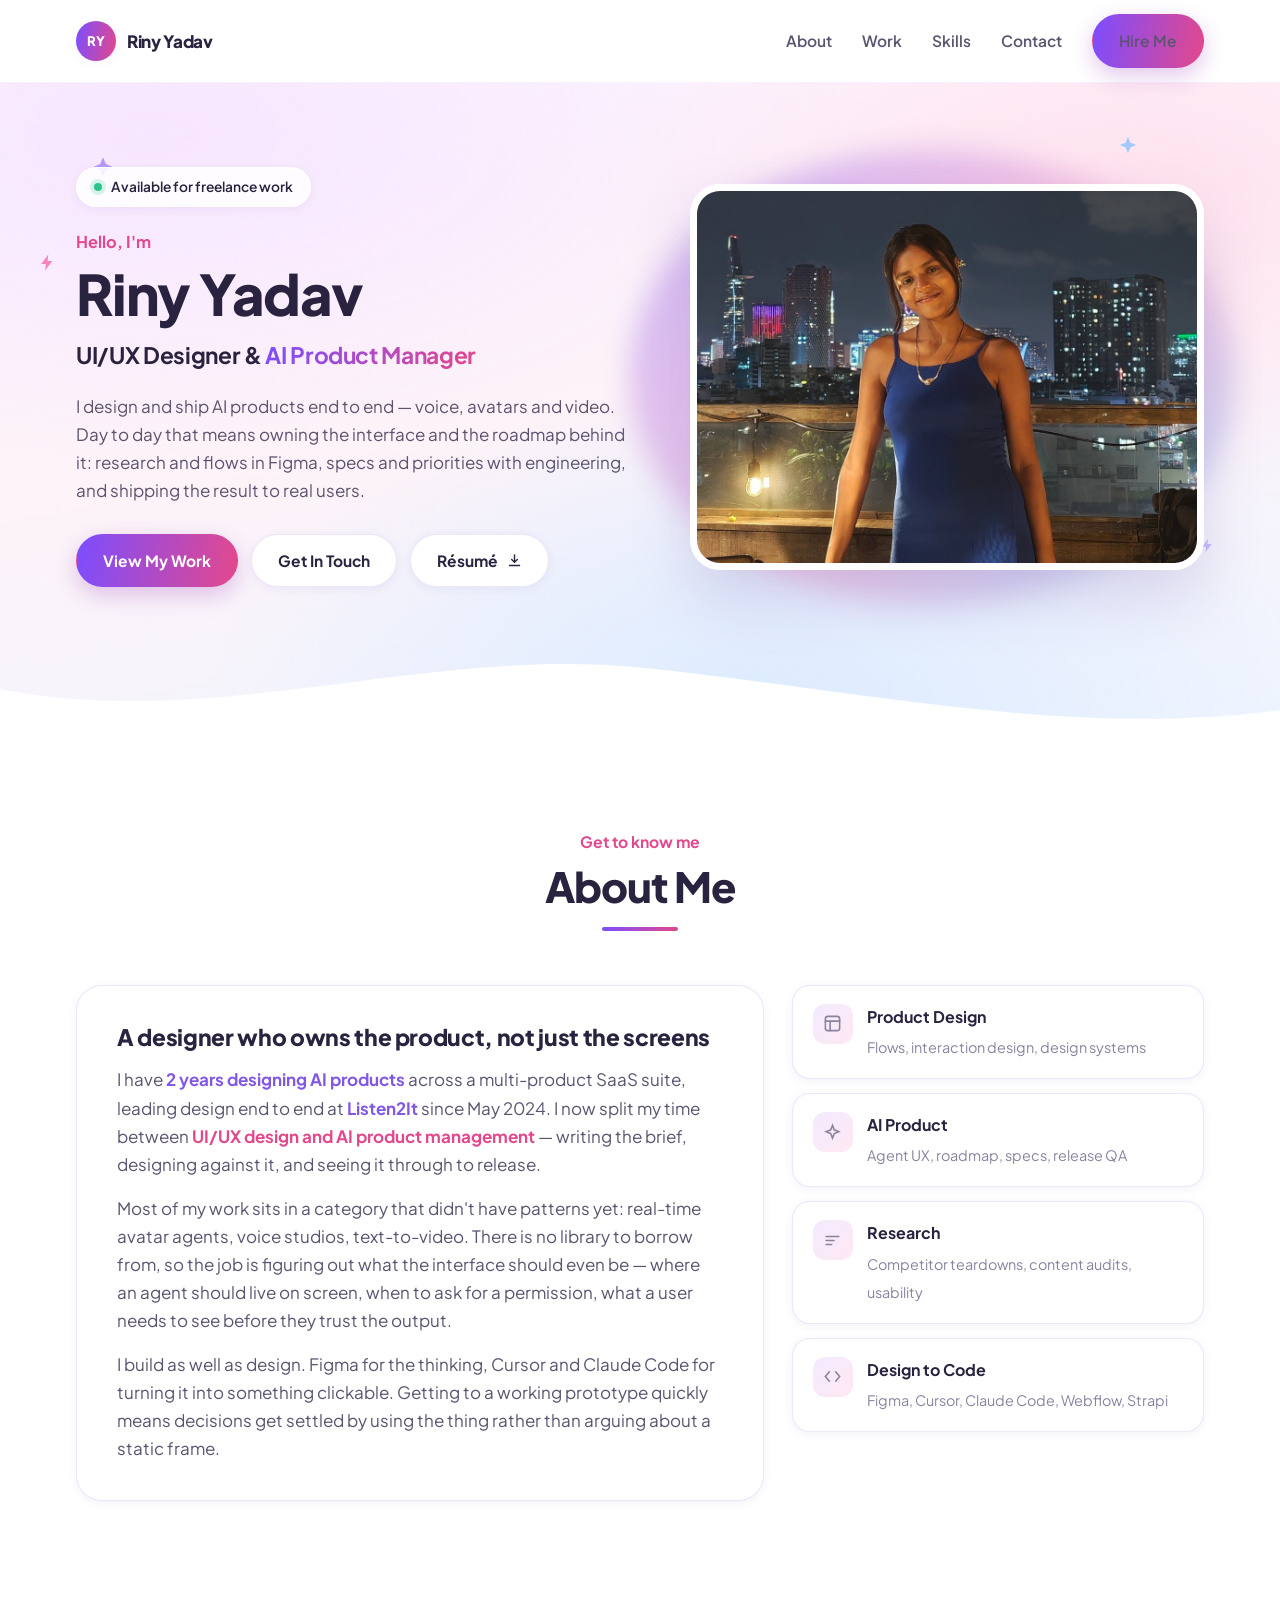
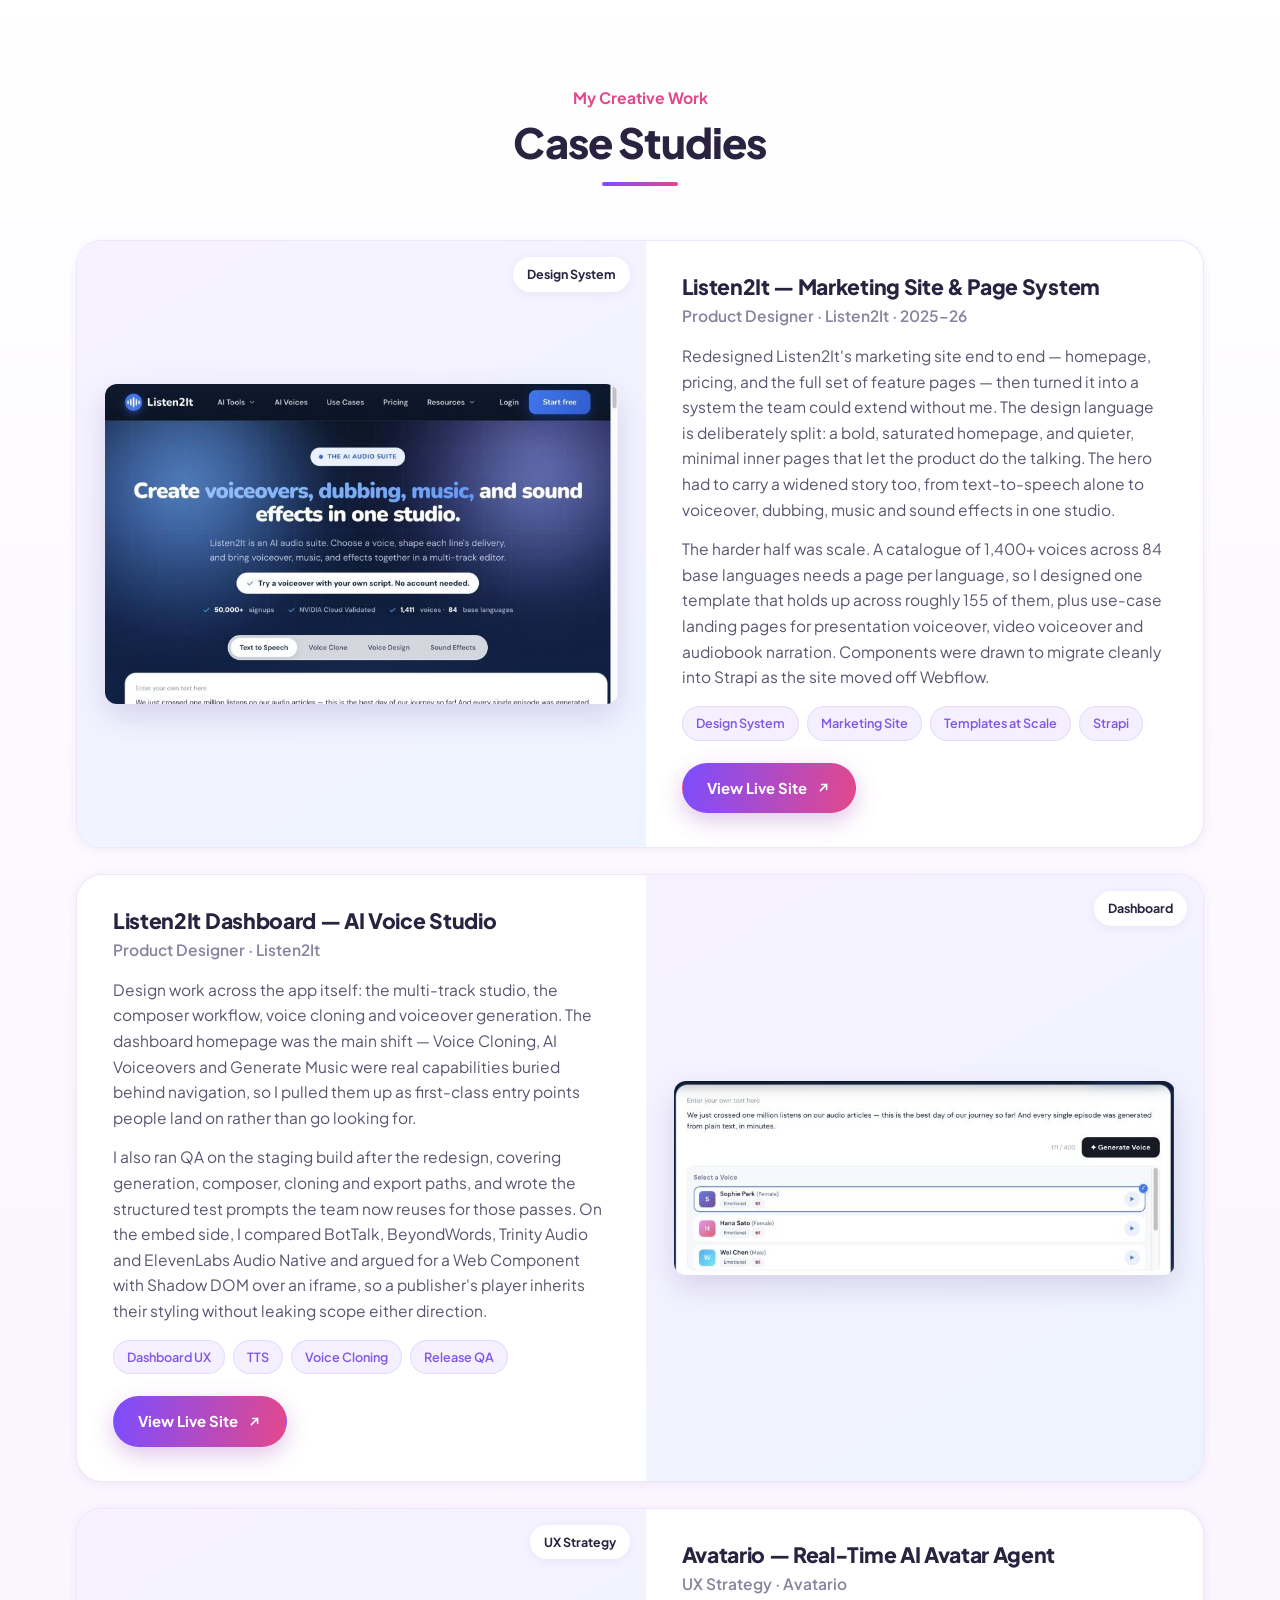
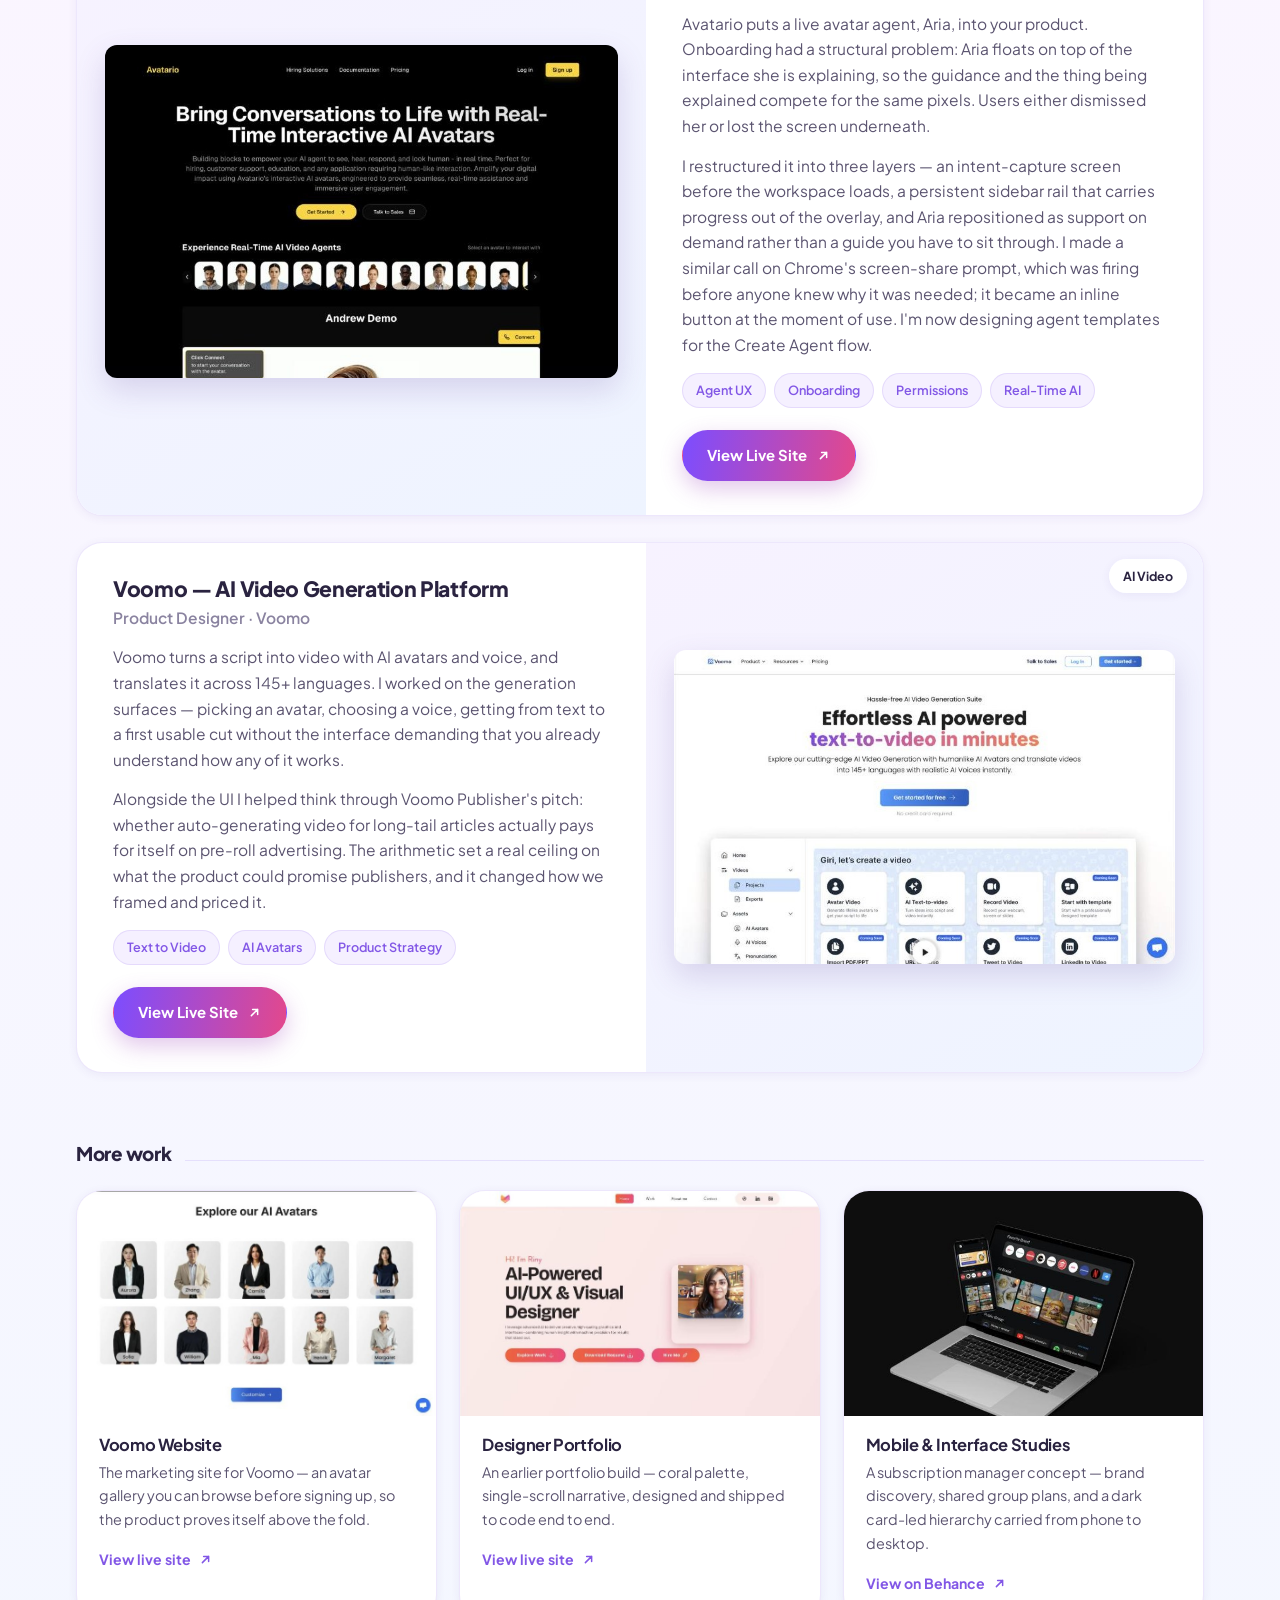
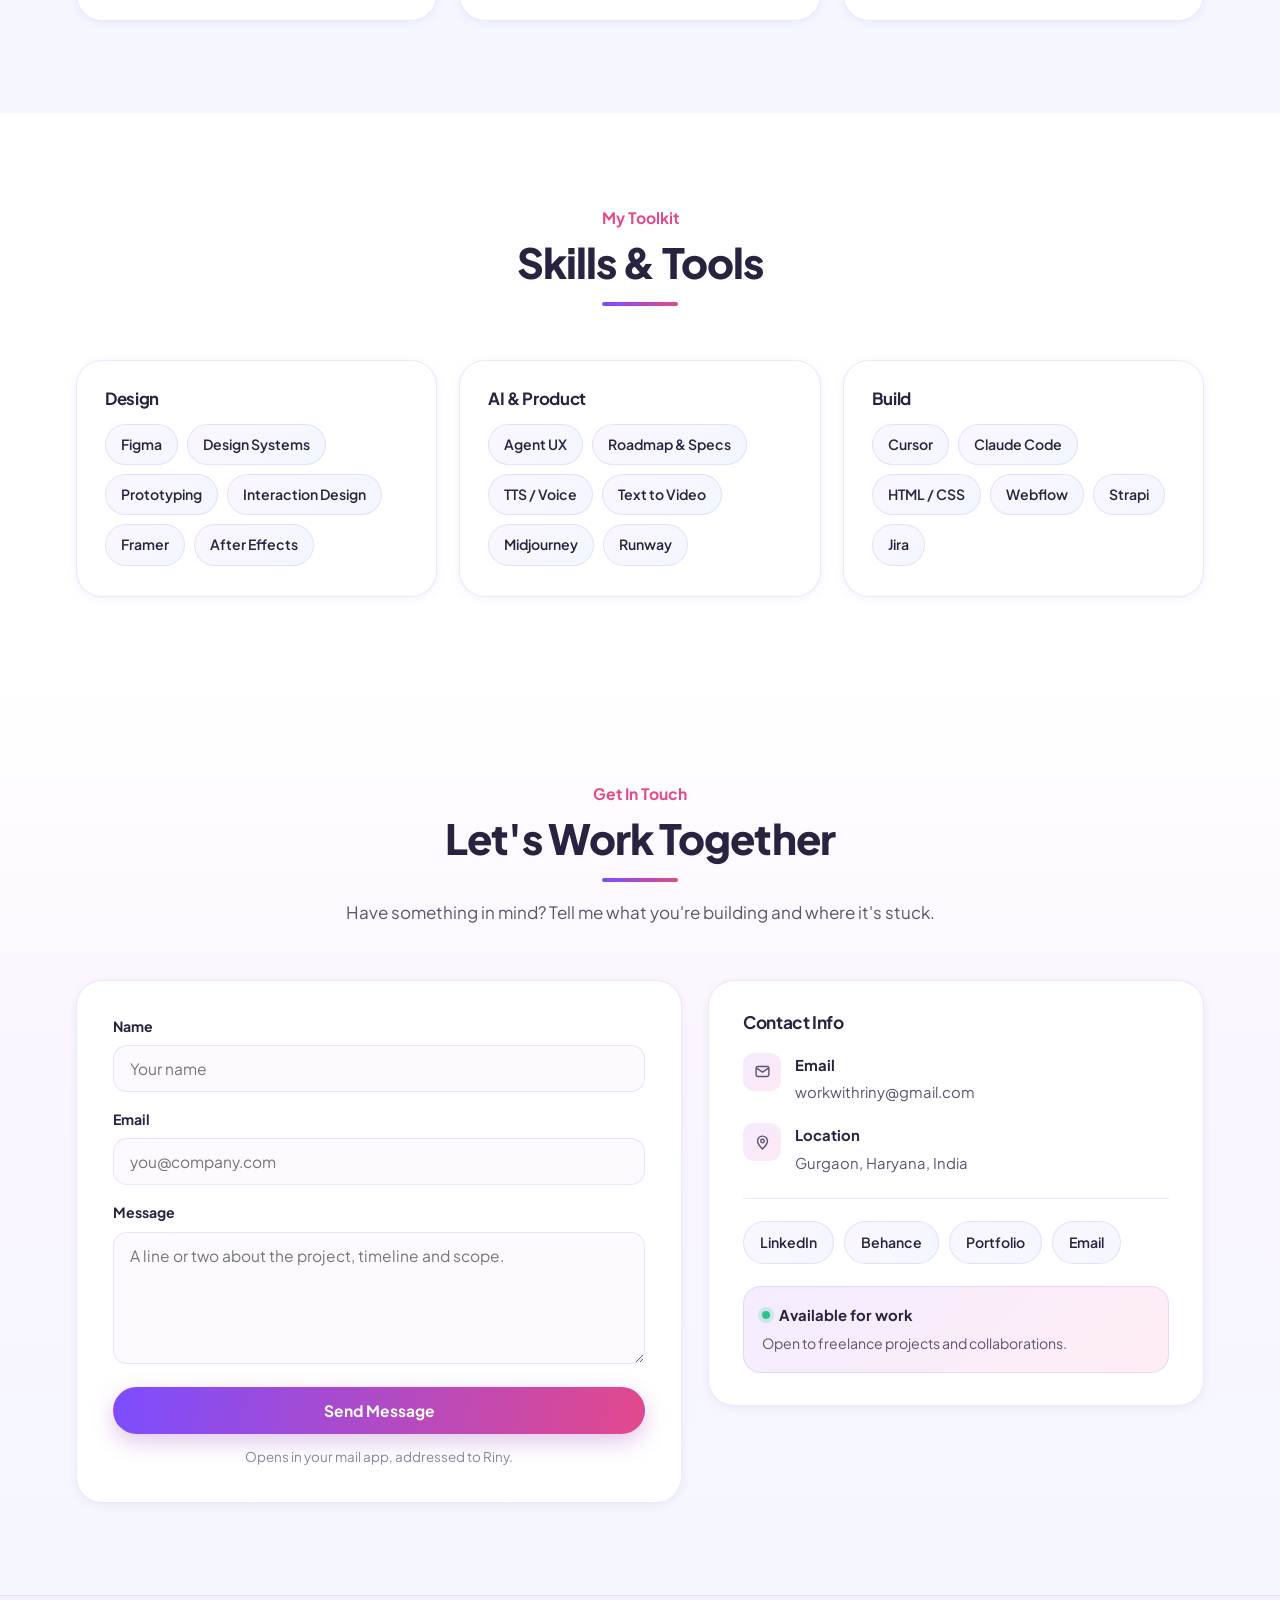
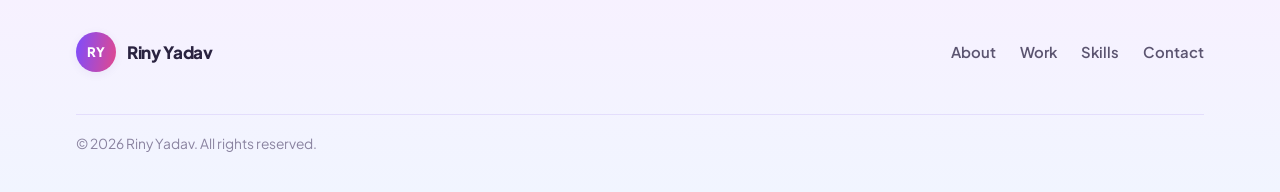
==== commit 59cd87e8: "Update portfolio with latest index.html Co-Authored-By: Claude Sonnet 5.5 <noreply@anthropic.com> Cl" ====
--- a/index.html
+++ b/index.html
@@ -230,8 +230,8 @@
       <div class="hero-cta">
         <a class="btn btn-grad" href="#work">View My Work</a>
         <a class="btn btn-ghost" href="#contact">Get In Touch</a>
-        <a class="btn btn-ghost" href="https://www.linkedin.com/in/riny-yadav-a24a90238/" target="_blank" rel="noopener">Résumé
-          <svg class="arrow" viewBox="0 0 24 24" fill="none" stroke="currentColor" stroke-width="2.4" stroke-linecap="round" stroke-linejoin="round"><path d="M7 17L17 7M9 7h8v8"/></svg>
+        <a class="btn btn-ghost" id="resumeBtn" href="resume.pdf" target="_blank" rel="noopener">Résumé
+          <svg class="arrow" viewBox="0 0 24 24" fill="none" stroke="currentColor" stroke-width="2.2" stroke-linecap="round" stroke-linejoin="round"><path d="M12 3v12m0 0l-4.5-4.5M12 15l4.5-4.5M4 20h16"/></svg>
         </a>
       </div>
     </div>
@@ -256,7 +256,7 @@
     <div class="about-grid">
       <div class="card about-card">
         <h3>A designer who owns the product, not just the screens</h3>
-        <p>I have around <span class="hl">4 years in product design</span>, the last two of them embedded at <span class="hl">Listen2It</span>, a text-to-speech and audio platform. I now split my time between <span class="hl-pink">UI/UX design and AI product management</span> — writing the brief, designing against it, and seeing it through to release.</p>
+        <p>I have <span class="hl">2 years designing AI products</span> across a multi-product SaaS suite, leading design end to end at <span class="hl">Listen2It</span> since May 2024. I now split my time between <span class="hl-pink">UI/UX design and AI product management</span> — writing the brief, designing against it, and seeing it through to release.</p>
         <p>Most of my work sits in a category that didn't have patterns yet: real-time avatar agents, voice studios, text-to-video. There is no library to borrow from, so the job is figuring out what the interface should even be — where an agent should live on screen, when to ask for a permission, what a user needs to see before they trust the output.</p>
         <p>I build as well as design. Figma for the thinking, Cursor and Claude Code for turning it into something clickable. Getting to a working prototype quickly means decisions get settled by using the thing rather than arguing about a static frame.</p>
       </div>
@@ -482,6 +482,26 @@
   links.addEventListener('click',function(e){
     if(e.target.tagName==='A'){links.classList.remove('open');btn.setAttribute('aria-expanded','false');}
   });
+  // Résumé: use the host's download flow when the page runs as a published
+  // artifact; fall back to opening the PDF (which is what happens on any
+  // ordinary web host, where window.claude does not exist).
+  var rb=document.getElementById('resumeBtn');
+  if(rb) rb.addEventListener('click',async function(ev){
+    if(!(window.claude&&typeof window.claude.use==='function')) return; // plain link
+    ev.preventDefault();
+    var dl=null;
+    try{dl=await window.claude.use('downloads');}catch(_){}
+    if(!dl){window.open(rb.href,'_blank','noopener');return;}
+    try{
+      var res=await fetch(rb.getAttribute('href'));
+      if(!res.ok) throw new Error('fetch failed');
+      await dl.save({filename:'Riny-Yadav-Resume.pdf',data:await res.blob()});
+    }catch(err){
+      if(err&&err.code==='declined') return;
+      window.open(rb.href,'_blank','noopener');
+    }
+  });
+
   document.getElementById('contactForm').addEventListener('submit',function(e){
     e.preventDefault();
     var f=e.target;
